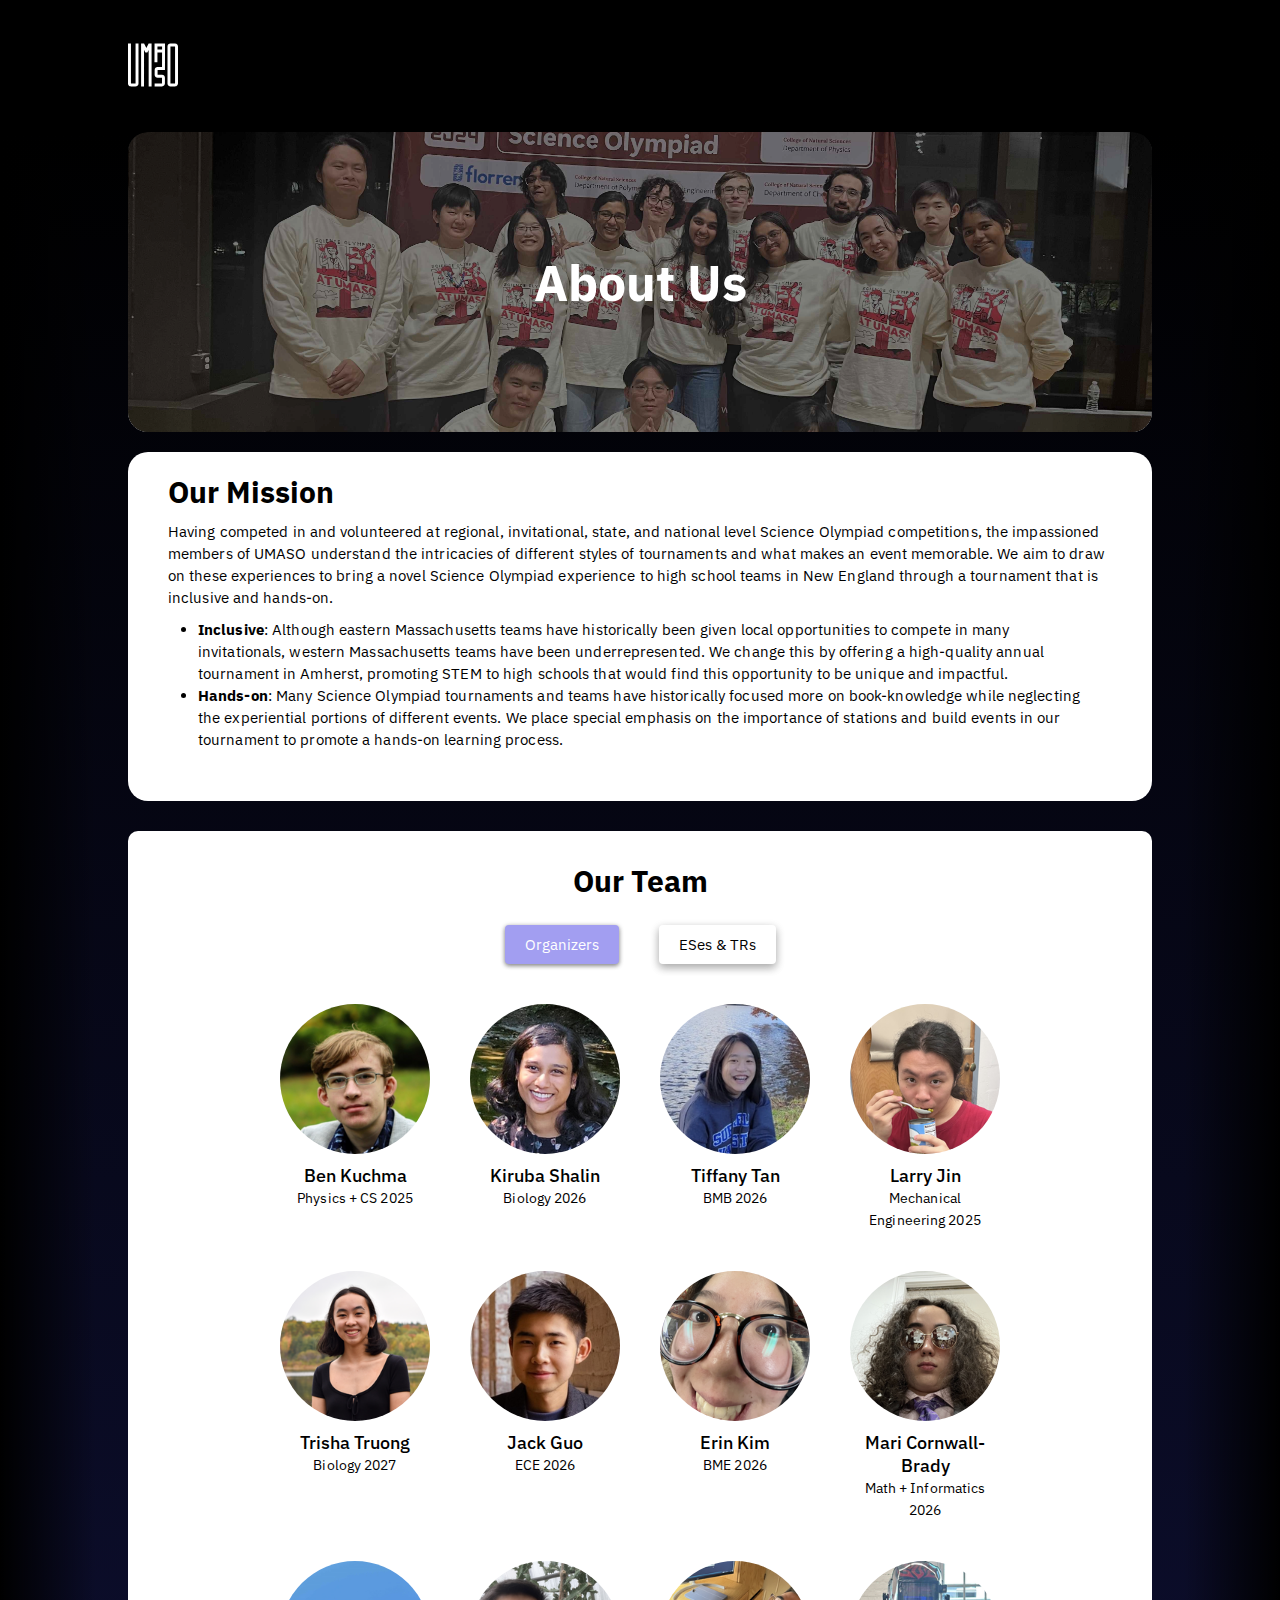
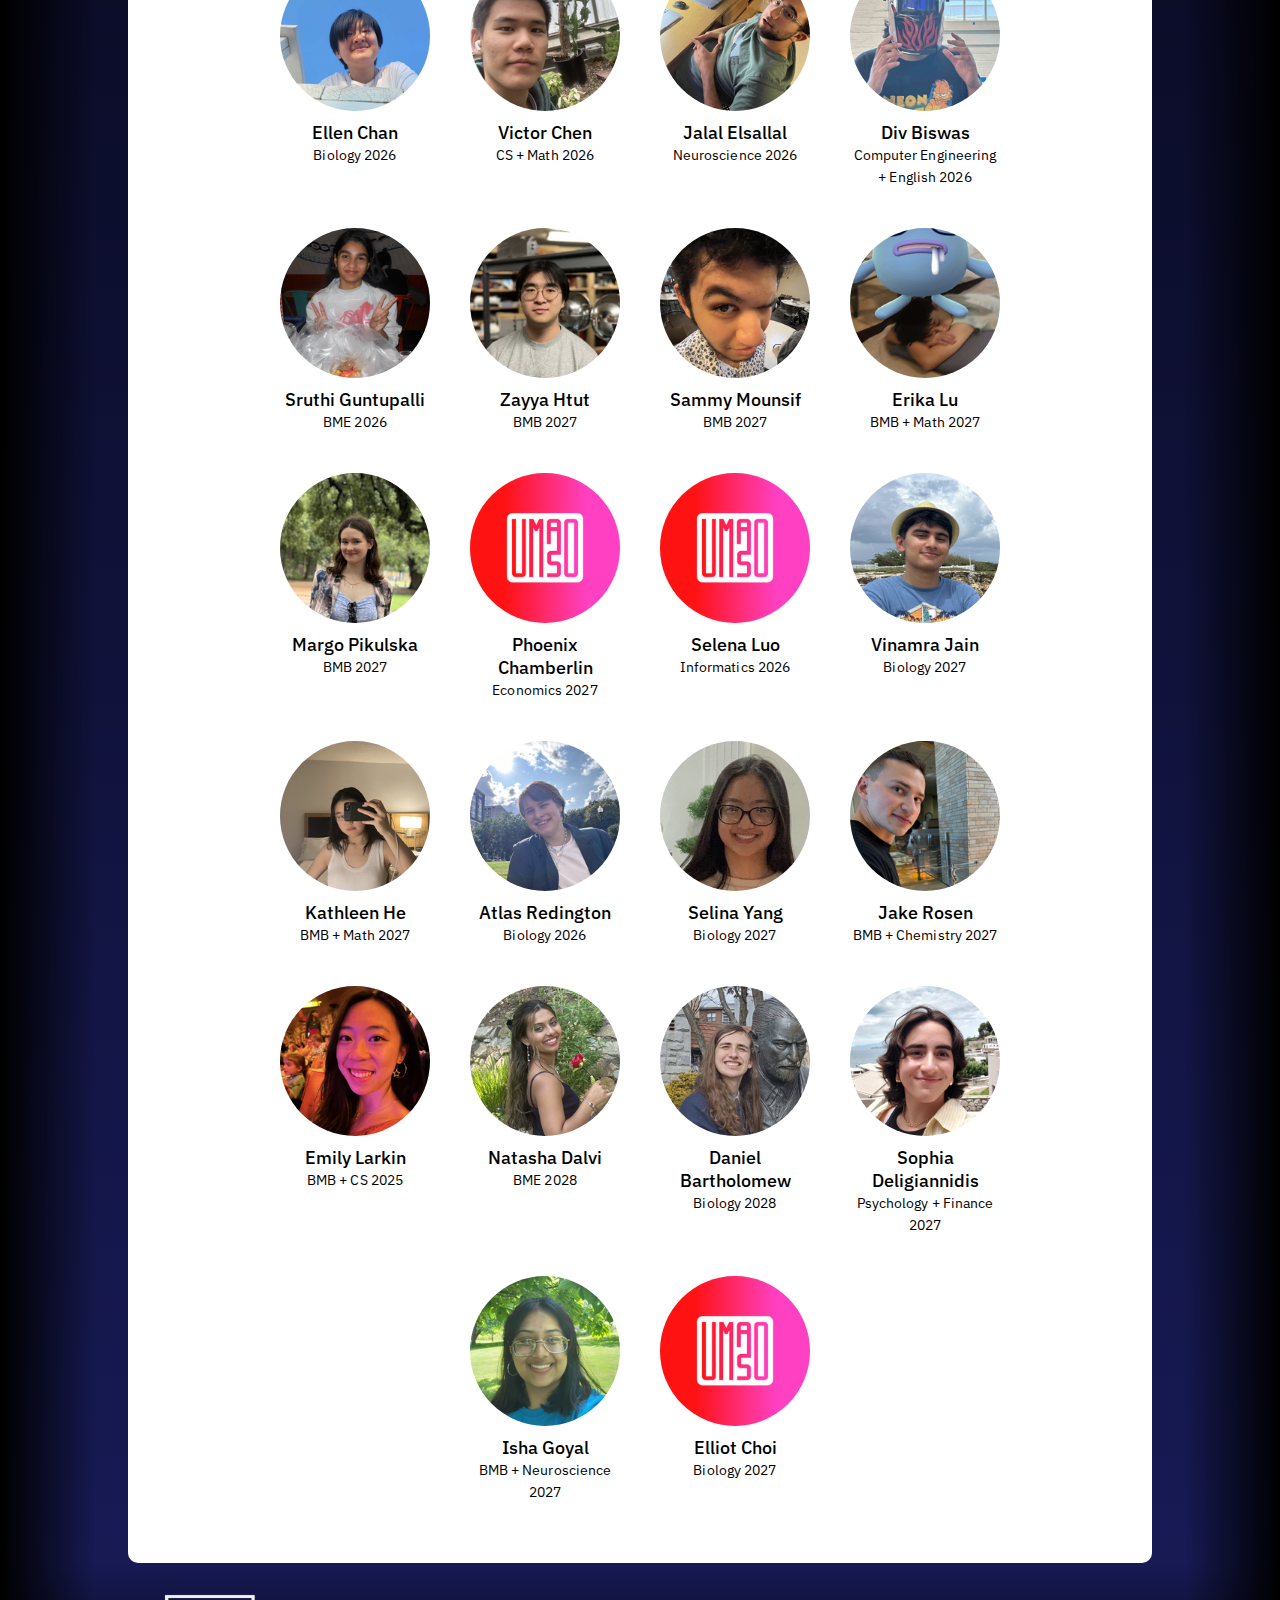
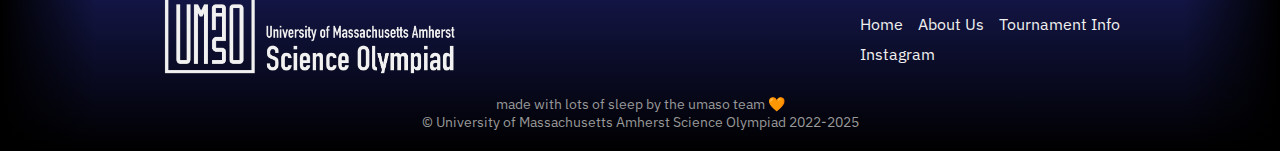
==== about/index.html @ 392c095c "switch favicon" ====
<!DOCTYPE html>
<html lang="en">
<head>
    <meta charset="UTF-8">
    <meta name="viewport" content="width=device-width, initial-scale=1.0">
    <title>UMASO</title>
    <link rel="icon" type="image/x-icon" href="/img/umaso/favicon3.png">
    <link rel="stylesheet" href="/styles/main.css">
    <link rel="stylesheet" href="/styles/blocks.css">
    <link rel="stylesheet" href="/styles/grids.css">
    <link rel="stylesheet" href="/styles/navbar.css">
    <link rel="stylesheet" href="/styles/footer.css">
    <link rel="stylesheet" href="/styles/index.css">
    <link rel="stylesheet" href="/styles/about.css">
    <link rel="preconnect" href="https://fonts.googleapis.com">
    <link rel="preconnect" href="https://fonts.gstatic.com" crossorigin>
    <link rel="stylesheet" href="https://fonts.googleapis.com/css2?family=IBM+Plex+Sans:ital,wght@0,100;0,200;0,300;0,400;0,500;0,600;0,700;1,100;1,200;1,300;1,400;1,500;1,600;1,700&display=swap">
    <link rel="stylesheet" href="https://fonts.googleapis.com/css2?family=Material+Symbols+Outlined:opsz,wght,FILL,GRAD@24,400,0,0" />
</head>
<body>
<header>
    <!-- nav bar -->
    <section id="nav">
        <div id="navbar" class="navbar"></div>
    </section>
</header>
<main>
    <section id="mission">
        <div class="title full-width">
            <div class="small-banner">
                <h1>About Us</h1>
                <div class="banner-img">
                    <img src="/img/team_photo_2024.jpg">
                </div>
            </div>
        </div>
        <div class="mission-statement full-width">
            <div class="mission-text">
                <h2 class="section-title">Our Mission</h2>
                <p>Having competed in and volunteered at regional, invitational, state, and national level Science Olympiad competitions, the impassioned members of UMASO understand the intricacies of different styles of tournaments and what makes an event memorable. We aim to draw on these experiences to bring a novel Science Olympiad experience to high school teams in New England through a tournament that is inclusive and hands-on.</p>
                <div id="mission-toggle" onclick="toggle_mission()">
                    <span class="material-symbols-outlined">
                        keyboard_arrow_down
                    </span>
                </div>
                <!-- <div id="mission-toggle" onclick="toggle_mission()">See more</div> -->
                <ul id="mission-details">
                    <li><b>Inclusive</b>: Although eastern Massachusetts teams have historically been given local opportunities to compete in many invitationals, western Massachusetts teams have been underrepresented. We change this by offering a high-quality annual tournament in Amherst, promoting STEM to high schools that would find this opportunity to be unique and impactful.</li>
                    <li><b>Hands-on</b>: Many Science Olympiad tournaments and teams have historically focused more on book-knowledge while neglecting the experiential portions of different events. We place special emphasis on the importance of stations and build events in our tournament to promote a hands-on learning process.</li>
                </ul>
            </div>
        </div>
    </section>
    <section id="people">
        <div class="profiles full-width">
            <h2 class="section-title">Our Team</h2>
            <div class="profile-btns">
                <button onmousedown="toggle_profiles(this)" class="active" data-id="organizer">Organizers</button>
                <button onmousedown="toggle_profiles(this)" data-id="event-member">ESes & TRs</button>
                <!-- <button onmousedown="toggle_profiles(this)" data-id="">Graveyard</button> -->
            </div>
            <div class="profile-grid">
                <!-- <div class="profile grid-item">
                    <img src="img/pfp/Ben_Kuchma.jpg">
                    <h3>Ben Kuchma</h3>
                    <p>Physics + Computer Science 2025</p>
                </div>
                <div class="profile grid-item">
                    <img src="img/pfp/Ben_Kuchma.jpg">
                    <h3>Ben Kuchma</h3>
                    <p>Physics + Computer Science 2025</p>
                </div>
                <div class="profile grid-item">
                    <img src="img/pfp/Ben_Kuchma.jpg">
                    <h3>Ben Kuchma</h3>
                    <p>Physics + Computer Science 2025</p>
                </div>
                <div class="profile grid-item">
                    <img src="img/pfp/Ben_Kuchma.jpg">
                    <h3>Ben Kuchma</h3>
                    <p>Physics + Computer Science 2025</p>
                </div>
                <div class="profile grid-item">
                    <img src="img/pfp/Ben_Kuchma.jpg">
                    <h3>Ben Kuchma</h3>
                    <p>Physics + Computer Science 2025</p>
                </div>
                <div class="profile grid-item">
                    <img src="img/pfp/Ben_Kuchma.jpg">
                    <h3>Ben Kuchma</h3>
                    <p>Physics + Computer Science 2025</p>
                </div>
                <div class="profile grid-item">
                    <img src="img/pfp/Ben_Kuchma.jpg">
                    <h3>Ben Kuchma</h3>
                    <p>Physics + Computer Science 2025</p>
                </div>
                <div class="profile grid-item">
                    <img src="img/pfp/Ben_Kuchma.jpg">
                    <h3>Ben Kuchma</h3>
                    <p>Physics + Computer Science 2025</p>
                </div>
                <div class="event-profile grid-item">
                    <h3>Anatomy & Physiology</h3>
                    <div class="ES-section">
                        <div class="event-member">Eddie Zhao</div>
                        <div class="event-member">Elaine Qu</div>
                        <div class="event-member">Sahana Potu</div>
                    </div>
                    <div class="TR-section">
                        <div class="event-member">Joe Biden</div>
                        <div class="event-member">John Bidenson</div>
                        <div class="event-member">Jo Bidn</div>
                    </div>
                </div>
                <div class="event-profile grid-item">
                    <h3>Geological Mapping</h3>
                    <div class="ES-section"><div class="event-member">Raymond Gao</div></div>
                    <div class="TR-section"><div class="event-member">Raymond Gao</div></div>
                </div>
                <div class="event-profile grid-item">
                    <h3>Geological Mapping</h3>
                    <div class="ES-section">
                        <div class="event-member">Eric Xiang</div>
                        <div class="event-member">Phoebe Han</div>
                        <div class="event-member">Raymond Gao</div>
                    </div>
                    <div class="TR-section">
                        <div class="event-member">Raymond Gao</div>
                    </div>
                </div>
                <div class="event-profile grid-item">
                    <h3>Geological Mapping</h3>
                    <div class="ES-section"></div>
                    <div class="TR-section"></div>
                </div>
                <div class="event-profile2 grid-item">
                    <div class="event-title">
                        <h1>Anatomy & Physiology</h1>
                    </div>
                    <div>
                        <div class="ES-section">
                            <div class="event-member">Eddie Zhao</div>
                            <div class="event-member">Elaine Qu</div>
                            <div class="event-member">Sahana Potu</div>
                        </div>
                        <div class="TR-section">
                            <div class="event-member">Eddie Zhao</div>
                            <div class="event-member">Elaine Qu</div>
                            <div class="event-member">Sahana Potu</div>
                        </div>
                    </div>
                </div> -->
            </div>
        </div>
    </section>
</main>
<footer>
    <section id="footer">
        <div class="footer-content">
            <div class="logo">
                <img src="/img/umaso/UMASO-wordmark-transparent.png" alt="University of Massachusetts Science Olympiad">
            </div>
            <div class="footer-links">
                <div class="page-links">
                    <a href="/">Home</a>
                    <a href="/about">About Us</a>
                    <a href="/tournament">Tournament Info</a>
                    <!-- <a href="#">Among us section</a> -->
                </div>
                <div class="social-links">
                    <!-- <a href="#">Discord</a> -->
                    <a href="https://www.instagram.com/umass.scioly/">Instagram</a>
                    <!-- <a href="#">LinkedIn</a> -->
                </div>
            </div>
        </div>
        <div class="copyright">
            <p>made with lots of sleep by the umaso team &#129505;</p>
            <p>© University of Massachusetts Amherst Science Olympiad 2022-2025</p>
        </div>
    </section>
</footer>

<script src="/js/script.js"></script>
<script src="/js/about.js"></script>
<script src="/js/page_load.js"></script>

</body>
</html>
---- styles/main.css ----
* {
    margin: 0;
    padding: 0;
    box-sizing: border-box;
    font-family: "IBM Plex Sans", sans-serif;
}

body {
    background-color: #000000;
    overflow-x: hidden;
}

img {
    max-width: 100%;
    display: block;
}

header, main, footer {
    margin: 0;
    padding: 0;
}
---- styles/blocks.css ----
.full-width {
    width: 100%;
    background-color: white;
    padding: 20px 40px;
    border-radius: 10px;
    overflow: hidden;
    margin: 0px 0px;
}

.img-block {
    width: 100%;
    border-radius: 10px;
    overflow: hidden;
    margin: 10px 0px;
}

.img-block img {
    max-height: 300px;
    width: 100%;
    object-fit: cover;
    transform: none;
}

/* shared styles for flexboxes */
.split-30-70, .split-70-30, .split-50-50{
    display: flex;
    flex-wrap: wrap;
    overflow: hidden;
    justify-content: space-between;
    margin: 20px 0px;
    border-radius: 10px;
}

/**********************************************ADDED CSS*****************************************************************/
.split-50-50 .inner-div{
    background-color: #201b44;
    background-image: linear-gradient(45deg, #201b44, #655f92);
    color: white;
    width: 100%;
}
.split-50-50 .left,
.split-50-50 .right {
    flex: 1 0 50%;
    border-radius: 10px;
    overflow: hidden;
    /* margin: 3px 0px; */
    order: 1;
}
.accordion-item{
    --bs-accordion-bg:#201b44;
    --bs-accordion-btn-color: white;
	--bs-accordion-btn-bg: #201b44;
	--bs-accordion-active-color: violet;
	--bs-accordion-active-bg: #201b44;
    border-color: #655f92;
    outline: none;
}
.accordion-body, .accordion{
    background-color: #C772C7;
    color: #201b44;
}
/**********************************************COMPLETED CSS*****************************************************************/

.split-30-70 img, .split-70-30 img {
    max-height: 300px;
    width: 100%;
    object-fit: cover;
    transform: none;
}

.spaced-content {
    padding: 25px;
}

.spaced-content h2 {
    margin-bottom: 10px;
}

/* all split section */
.split-30-70 .left,
.split-30-70 .right,
.split-70-30 .left,
.split-70-30 .right{
    flex: 1 0 100%;
    border-radius: 10px;
    overflow: hidden;
    /* margin: 3px 0px; */
    order: 1;
}

.split-30-70 .left {
    box-shadow: 0 -2px 40px rgba(0,0,0, 0.6);
}

.split-70-30 .right {
    box-shadow: 0 -2px 40px rgba(0,0,0, 0.6);
}

/*smaller sections*/
.split-30-70 .left, .split-70-30 .right {
    order: 2;
}

.section-header {
    text-align: center;
    margin: 20px 0px 30px 0px;
}

/* small banner for about, tournament */

.small-banner {
    position: relative;
    width: 100%;
    margin-bottom: 20px;
}

.small-banner img {
    object-fit: cover;
    width: 100%;
    height: 100%;
    transform: none;
    filter: brightness(50%);
    
}

.small-banner h1 {
    position: absolute;
    text-align: center;
    top: 50%;
    left: 50%;
    transform: translate(-50%, -50%);
    z-index: 2;
    color: white;
}

.small-banner .banner-img {
    border-radius: 20px;
    overflow: hidden;
    height: 300px;
    width: 100%;
    box-shadow: 0 -2px 20px rgba(0,0,0, 0.6);
    background-color: black;
    object-fit: cover;
}

/* .small-banner h3 {
    position: absolute;
    text-align: center;
    top: 70%;
    left: 50%;
    transform: translate(-50%, -50%);
    z-index: 2;
    color: white;
    font-weight: 400;
} */

@media screen and (min-width: 768px) {
    .split-30-70, .split-70-30 {
        margin: 30px 0px 0px;
    }

    .full-width {
        margin: 30px 0px 0px;
    }

    .split-30-70 .left, .split-70-30 .right {
        flex: 0 0 42.5%;
        order: 1;
    }
    
    .split-30-70 .right, .split-70-30 .left {
        flex: 0 0 55%;
        order: 1;
    }

    .split-30-70 img, .split-70-30 img {
        height: 100%;
        max-height: 100%;
    }

    .spaced-content {
        padding: 40px;
    }
}

.split-30-70 p, .split-70-30 p, .full-width p {
    line-height: 22px;
    letter-spacing: 0.1px;
}

@media screen and (min-width: 1024px) {
    .split-30-70 h2, .split-70-30 h2, .full-width h2 {
        font-size: 30px;
        margin: 40px 0px 10px;
    }
}
---- styles/grids.css ----
.sponsor-image-grid {
    display: grid;
    grid-template-columns: 1fr;
    gap: 50px;
    padding: 40px 0 20px 0;
    border-radius: 10px;
    box-shadow: 0 -10px 50px rgba(0,0,0, 0.3);
}

.sponsor-image-grid .grid-item {
    /* width: 100%; */
    height: auto;
    display: flex;
    justify-content: center;
    align-items: center;
}

.sponsor-image-grid .grid-item img {
    /* width: 100%; */
    /* height: auto; */
    max-height: 150px;
    max-width: 50%;
    display: block;
    object-fit: contain;
}

@media screen and (min-width: 768px) {
    .sponsor-image-grid {
        grid-template-columns: repeat(2, 1fr);
    }
    .sponsor-image-grid .grid-item img {
        max-width: 60%;
    }
}

@media screen and (min-width: 1024px) {
    .sponsor-image-grid {
        grid-template-columns: repeat(3, 1fr);
    }
    .sponsor-image-grid .grid-item img {
        max-width: 80%;
    }
}
---- styles/navbar.css ----
.navbar {
    position: relative;
    display: flex;
    justify-content: center;
    align-items: center;
    margin: 20px 0px;
    height: 92px;
}

.navbar-content {
    width: 100%;
    position: relative;
    text-align: center;
    display: grid;
    grid-template-columns: auto 1fr auto;
    padding: 10px 0px;
    border-radius: 10px;
    z-index: 4;
    max-height: 72px;
    /* background-color: black; */
    background-color: none;
}

.navbar-back {
    position: fixed;
    top: 0;
    left: 0;
    height: 0vh;
    width: 100%;
    z-index: 3;
    transition: 0.4s ease-in;
    background-color: black;
}

.navbar-back.active-menu {
    height: 100vh;
}

.navbar-logo {
    width: 50px;
}

.navbar-links {
    transition: opacity 0.4s ease-out, top 0.4s ease 0.4s;
    opacity: 1;
    position: relative;
    display: flex;
    justify-content: center;
    overflow: hidden;
    top: 0%;
}

.navbar-links.hidden {
    opacity: 0;
}

.navbar-links.active-menu {
    transition: top 0.4s ease, opacity 0.4s ease 0.4s;
    opacity: 1;
    top: 150%;
}

.navbar-links ul {
    list-style: none;
    margin: 10px;
    padding: 0;
    display: flex;
    flex-direction: column;
    font-size: 17px;
    height: 100%;
    /* transition: all 0.4s ease 0.4s; */
}

.navbar-links.active-menu ul {
    opacity: 1;
    font-size: 25px;
    max-height: 200px;
}

.navbar-links ul.horizontal {
    flex-direction: row;
}

.navbar-links.active-menu ul.vertical {
    flex-direction: column;
}

.navbar-links ul li {
    margin: 5px 15px;
    height: 100%;
    text-align: left;
    white-space: nowrap;
}

.navbar-links ul li a {
    color: #fff;
    text-decoration: none;
    transition: 0.4s ease;
}

.navbar-links ul li a:hover {
    color: #d62121;
}

.navbar-toggle {
    cursor:pointer;
    user-select: none;
    width: 100%;
    position: relative;
    transition: 0.4s;
    display: flex;
    margin-top: 9px;
    /* justify-content: center; */
    /* align-items: center; */
    flex-direction: column;
}

.navbar-toggle div {
    display: block;
    width: 35px;
    height: 5px;
    background-color: white;
    margin: 3px 0px;
    border-radius: 2px;
    transition: 0.4s;
}

.active-menu #bar1 {
    transform: translate(0, 11px) rotate(45deg);
}

.active-menu #bar2 {
    opacity: 0;
}

.active-menu #bar3 {
    transform: translate(0, -11px) rotate(-45deg);
}

@media screen and (min-width: 768px) {
    .navbar-links {
        transition: 0.4s ease-out;
    }

    .navbar-links ul {
        display: flex;
    }

    .navbar-content {
        width: 90%;
    }

    .navbar-toggle {
        opacity: 0;
        transition: 0.4s ease-out;
        cursor: pointer;
        user-select: none;
        pointer-events: none;
    }

    .navbar-content {
        padding: 10px 0px;
    }
}

@media screen and (min-width: 1024px) {
    .navbar-content {
        width: 80%;
    }
}
---- styles/footer.css ----
#footer {
    background-color: none;
    padding: 20px 40px;
    margin-top: auto;
}

#footer .copyright {
    width: 100%;
    text-align: center;
    margin-top: 20px;
    font-size: 14px;
    color: #999;
}

.footer-content {
    max-width: 100%;
    margin: 10px auto 0 auto;
    display: flex;
    flex-wrap: wrap;
    justify-content: space-between;
    align-items: center;
    color: #fff;
}

.footer-content .logo {
    font-size: 24px;
    font-weight: bold;
    margin-right: 20px;
}

.footer-content .logo img {
    width: 300px;
}

.footer-links {
    display: flex;
    flex-direction: column;
}

.footer-links .page-links, .footer-links .social-links {
    display: flex;
    gap: 15px;
    margin-top: 10px;
}

.footer-links .page-links a, .footer-links .social-links a {
    color: #f0f0f0;
    text-decoration: none;
    transition: 0.4s ease;
}

.footer-links .page-links a:hover, .footer-links .social-links a:hover {
    color: #d62121;
}

@media screen and (min-width: 768px) {
    .footer-content {
        max-width: 90%;
    }
}

@media screen and (min-width: 1024px) {
    .footer-content {
        max-width: 80%;
    }
}
---- styles/index.css ----
main {
    padding: 0% 5%;
    font-size: 13px;
}

.split-30-70 p, .split-70-30 p, .full-width p, .split-30-70 li, .split-70-30 li, .full-width li {
    line-height: 22px;
    letter-spacing: 0.1px;
}

header {
    padding: 0% 5%;
}

@media screen and (min-width: 768px) {
    header {
        padding: 0%;
    }

    main {
        padding: 0 5%;
        font-size: 14px;
        background-image: linear-gradient(black, #171a54);
    }

    #footer {
        background-image: 
            linear-gradient(#171a54, #000000);
    }
}

@media screen and (min-width: 1024px) {
    main {
        padding: 0 10%;
        font-size: 15px;
        background-image: 
            linear-gradient(to right, black 0%, transparent 7.5%, transparent 92.5%, black 100%),
            linear-gradient(black, #171a54);
    }

    #footer {
        background-image: 
            linear-gradient(to right, black 0%, transparent 7.5%, transparent 92.5%, black 100%),
            linear-gradient(#171a54, #000000);
    }

    .split-30-70 h2, .split-70-30 h2, .full-width h2 {
        font-size: 30px;
        margin: 10px 0px 10px;
    }
}

@media screen and (min-width: 1600px) {
    body {
        max-width: 1600px;
        margin: 0 auto;
    }
}

/* #sponsors .sponsor-subtitle {
    color: #808080;
} */

/* #about .split-30-70 .left {
    background-color: #ed5053;
} */

/* #about .split-30-70 .right {
    background-color: rgb(136, 28, 28);
    background-color: #b82318;
    color: white;
} */

span.blockspam {
    display: none;
}

a {
    color: white;
}

#about .split-30-70 {
    /* background-color: #ed5053; */
    background-color: #201b44;
    /* background-image: linear-gradient(-45deg, #201b44, #655f92); */
    background-image: linear-gradient(-45deg, #0f2640, #4f45aa 80%);
    color: white;
}

#tournament .split-70-30 {
    /* background-color: #ed5053; */
    background-color: #201b44;
    background-image: linear-gradient(45deg, #201b44, #655f92);
    color: white;
}

#tournament .split-70-30 h2 {
    color: #ff3a44;
    color: white;
}

#about .split-30-70 h2 {
    color: #ff3a44;
    color: white;
}

/* #tournament .split-70-30 .left {
    background-color: white;
    color: rgb(136, 28, 28);
    color: #b82318;
}

#tournament .split-70-30 .right {
    background-color: #9674e1;
} */

#sponsors .full-width {
    /* background-color: #595481; */
    background-image: linear-gradient(45deg, #341a5a, #674489);
    color: white;
}

#sponsors .full-width h2 {
    color: white;
}

#sponsors .full-width .sponsor-image-grid {
    background-color: white;
}

#registration .split-70-30 {
    background-color: #201b44;
    /* background-image: linear-gradient(-45deg, #0f2640, #4f45aa 80%); */
    background-image: linear-gradient(-45deg, #154882, #7a70cd 80%);
    color: white;
}

#format .split-30-70 {
    background-color: #201b44;
    background-image: linear-gradient(45deg, #8b5272, #2a2458);
    color: white;
}

#merch .split-70-30 {
    background-color: #201b44;
    background-image: linear-gradient(45deg, #8c215e, #250743);
    color: white;
}

/* color scheme:
- red: #F5373B
- blue: #3C9FD9
- light gray: #f0f0f0
- gray: #e0e0e0 
- dark gray: #808080
- dark navy/purple: #15163B*/
---- styles/about.css ----
/* mission */

.mission-statement {
    overflow: hidden;
    transition: height 0.4s ease-out;
}

#mission .full-width {
    padding: 0;
    margin: 0px 0px;
    border-radius: 20px;
    background-color: transparent;
    background-image: linear-gradient(transparent, white, white, white, white, white); /* eheheh ehhehehhhhhhehehe hhehehehhe -Larry */
}

.mission-statement p {
    margin: 10px 0px 0px;
}

#mission-details.active {
    margin-bottom: 20px;
}

/* .mission-statement .img-block h2 {
    position: absolute;
    top: 50%;
    left: 50%;
    transform: translate(-50%, -50%);
    color: rgba(0, 0, 0, 0.7);
    font-size: 60px;
    font-weight: bold;
    text-shadow: 2px 2px 4px rgba(0, 0, 0, 0.7);
} */

.section-title {
    margin-top: 10px;
    font-size: 30px;
}

.mission-text {
    padding: 10px 40px;
}

#mission {
    margin-bottom: 20px;
}

#mission-toggle {
    margin: 0px auto;
    width: fit-content;
    color: black;
    transition: 0.2s;
    font-size: 20px;
    opacity: 1;
}

#mission-toggle:hover {
    cursor: pointer;
}

#mission-toggle.active {
    /* transform: fade(180deg); */
    /* opacity: 0; */
    transition: 0.2s;
    color: #ed5053;
}

.mission-statement ul {
    /* display: inline-block; */
    transition: 0.4s ease-out;
    margin-left: 20px;
    opacity: 0;
    max-height: 0;
    transition: 0.4s ease-out;
}

.mission-statement ul.active {
    opacity: 1;
    max-height: 500px;
    transition: 0.4s ease-in;
}

/* profiles menu buttons */

.profile-btns {
    width: 100%;
    display: flex;
    justify-content: center;
    /* justify-items: center; */
}

.profile-btns button {
    all: unset;
    margin: 0px 10px;
    padding: 5px 10px;
    border-radius: 4px;
    box-shadow: 0 4px 8px 0 rgba(0,0,0,0.2), 0 3px 10px 0 rgba(0,0,0,0.19);
    background-color: white;
}

.profile-btns button:hover {
    background-color: #d9d8f9;
    cursor:pointer;
}

.profile-btns button.active {
    background-color: #a29ef1;
    color: white;
    box-shadow: 0 2px 4px 0 rgba(0,0,0,0.3), 0 1px 5px 0 rgba(0,0,0,0.29);
}

/* profile grid */
.profiles {
    text-align: center;
}

.profiles h2 {
    margin-bottom: 25px;
}

.profile {
    width: 150px;
    display: flex;
    opacity: 0;
    transition: 0.4s ease-in;
    /* justify-content: center; */
    /* align-items: center; */
    /* flex-flow: wrap; */
    flex-direction: column;
    text-align: center;
    margin: 20px;
}

.profile img {
    border-radius: 50%;
    pointer-events: none;
}

.profile h3 {
    font-weight: 500;
    margin-top: 10px;
}

.profile p {
    font-size: 14px;
}

.event-profile {
    width: 300px;
    display: flex;
    justify-content: center;
    flex-flow: wrap;
    flex-wrap: wrap;
    text-align: center;
    margin: 20px;
    box-shadow: 0 4px 8px rgba(0, 0, 0, 0.1), 0 8px 4px rgba(0, 0, 0, 0.1);
    background-color: #f9f9f9;
    border: 1px solid #ddd;
    border-radius: 8px;
    padding: 10px;
    align-content: flex-start;
}

.event-profile2 {
    /* width: 300px; */
    width: 100%;
    display: flex;
    justify-content: space-between;
    opacity: 0;
    /* justify-content: center; */
    /* flex-flow: wrap; */
    /* flex-wrap: wrap; */
    text-align: center;
    margin: 20px;
    box-shadow: 0 4px 8px rgba(0, 0, 0, 0.1), 0 8px 4px rgba(0, 0, 0, 0.1);
    background-color: #f9f9f9;
    border: 1px solid #ddd;
    border-radius: 8px;
    padding: 10px;
    align-content: flex-start;
    align-items: center;
    transition: 0.5s;
}

.event-profile2 h1 {
    font-size: 24px;
    margin: 10px 0px;
}

.event-profile2 .event-title {
    flex: 0 0 40%;
    display: flex;
    justify-content: left;
    text-align: left;
    /* align-items: left; */
    padding: 20px;
}

.event-profile2 .ES-section,  .event-profile2 .TR-section{
    flex: 0 0 50%;
    display: flex;
    justify-content: right;
    flex-flow: wrap;
    flex-wrap: wrap;
}

.event-profile .ES-section, .event-profile .TR-section{
    /* width: 100%; */
    display: flex;
    justify-content: center;
    flex-flow: wrap;
    flex-wrap: wrap;
    text-align: center;
    align-content: flex-start;
}

.event-member {
    margin: 7px 5px;
    flex-flow: wrap;
    padding: 4px 7px;
    border-radius: 4px;
}

.ES-section .event-member {
    background-color: #f87f81;
}

.TR-section .event-member {
    background-color: #bab7f0;
}

.profile-grid {
    display: flex;
    justify-content: center;
    flex-wrap: wrap;
    padding: 20px;
}

.profile-grid .hidden {
    display: none;
}

.profile-grid .visible {
    opacity: 1;
}

.small-banner h1 {
    font-size: 40px;
}

.title .small-banner{
    margin-bottom: 0px;
    padding: 0;
}

#mission .mission-statement {
    margin-top: 20px;
    background-image: none;
    background-color: white;
}

@media screen and (min-width: 768px) {
    .profile-btns button {
        padding: 7px 15px;
        margin: 0px 15px;

    }

    #mission-toggle {
        display: none;
    }

    .mission-statement ul {
        max-height: 500px;
        opacity: 1;
    }

    #mission-details {
        margin: 20px 30px;
    }
}

@media screen and (min-width: 1024px) {
    .profile-btns button {
        padding: 10px 20px;
        margin: 0px 20px;
    }

    .mission-statement p {
        margin: 10px 0px 0px;
    }

    #mission-details {
        margin: 10px 30px 40px;
    }

    .small-banner h1 {
        font-size: 50px;
    }

    /* .event-profile2 {
        width: 300px;
        display: flex;
        justify-content: center;
        flex-flow: wrap;
        flex-wrap: wrap;
        text-align: center;
        margin: 20px;
        box-shadow: 0 4px 8px rgba(0, 0, 0, 0.1), 0 8px 4px rgba(0, 0, 0, 0.1);
        background-color: #f9f9f9;
        border: 1px solid #ddd;
        border-radius: 8px;
        padding: 10px;
        align-content: flex-start;
    } */
}
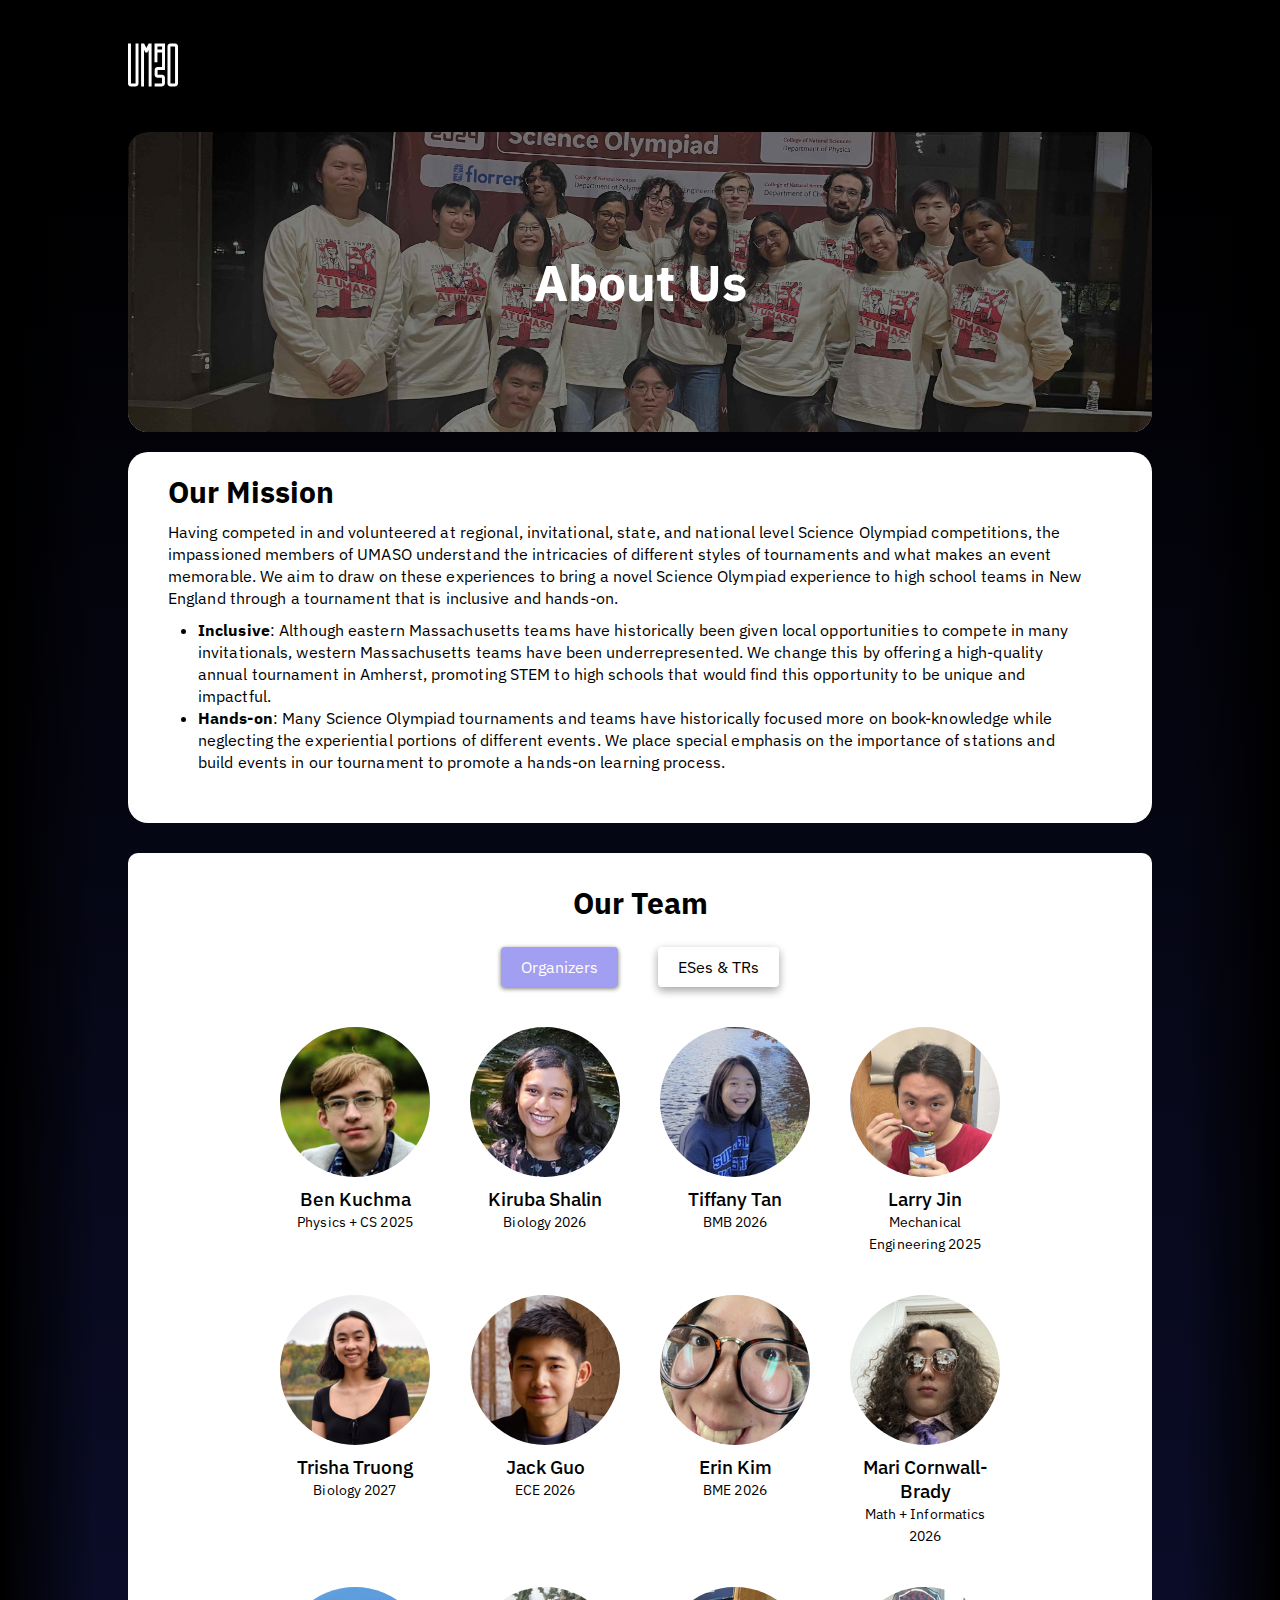
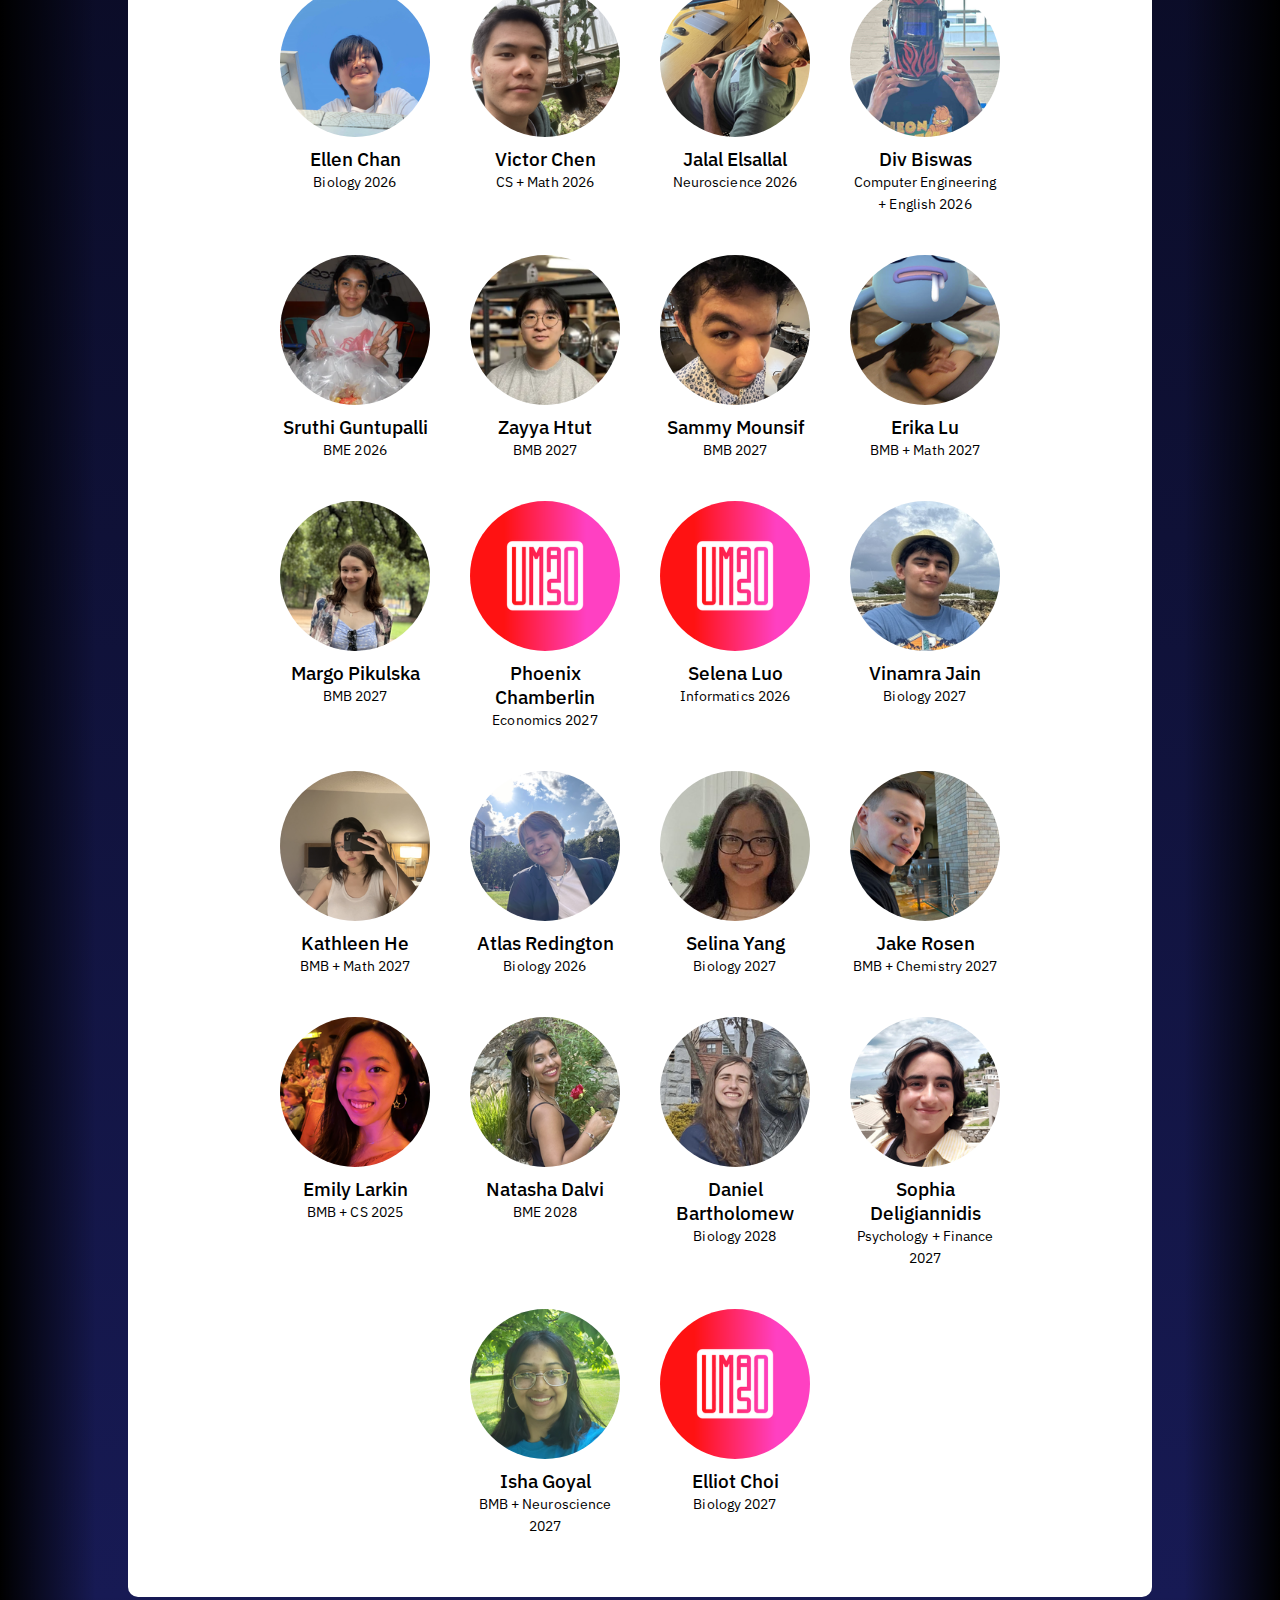
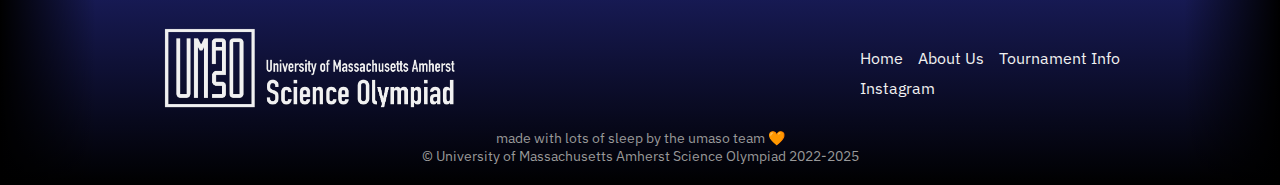
==== commit f9ce69f7: "fix bug with dynamic navbar/footer loading, combined script.js with page_load.js to ensure page load" ====
--- a/about/index.html
+++ b/about/index.html
@@ -182,7 +182,6 @@
     </section>
 </footer>
 
-<script src="/js/script.js"></script>
 <script src="/js/about.js"></script>
 <script src="/js/page_load.js"></script>
 
--- a/styles/index.css
+++ b/styles/index.css
@@ -1,6 +1,6 @@
 main {
     padding: 0% 5%;
-    font-size: 13px;
+    font-size: 14px;
 }
 
 .split-30-70 p, .split-70-30 p, .full-width p, .split-30-70 li, .split-70-30 li, .full-width li {
@@ -19,7 +19,7 @@
 
     main {
         padding: 0 5%;
-        font-size: 14px;
+        font-size: 15px;
         background-image: linear-gradient(black, #171a54);
     }
 
@@ -32,7 +32,7 @@
 @media screen and (min-width: 1024px) {
     main {
         padding: 0 10%;
-        font-size: 15px;
+        font-size: 16px;
         background-image: 
             linear-gradient(to right, black 0%, transparent 7.5%, transparent 92.5%, black 100%),
             linear-gradient(black, #171a54);
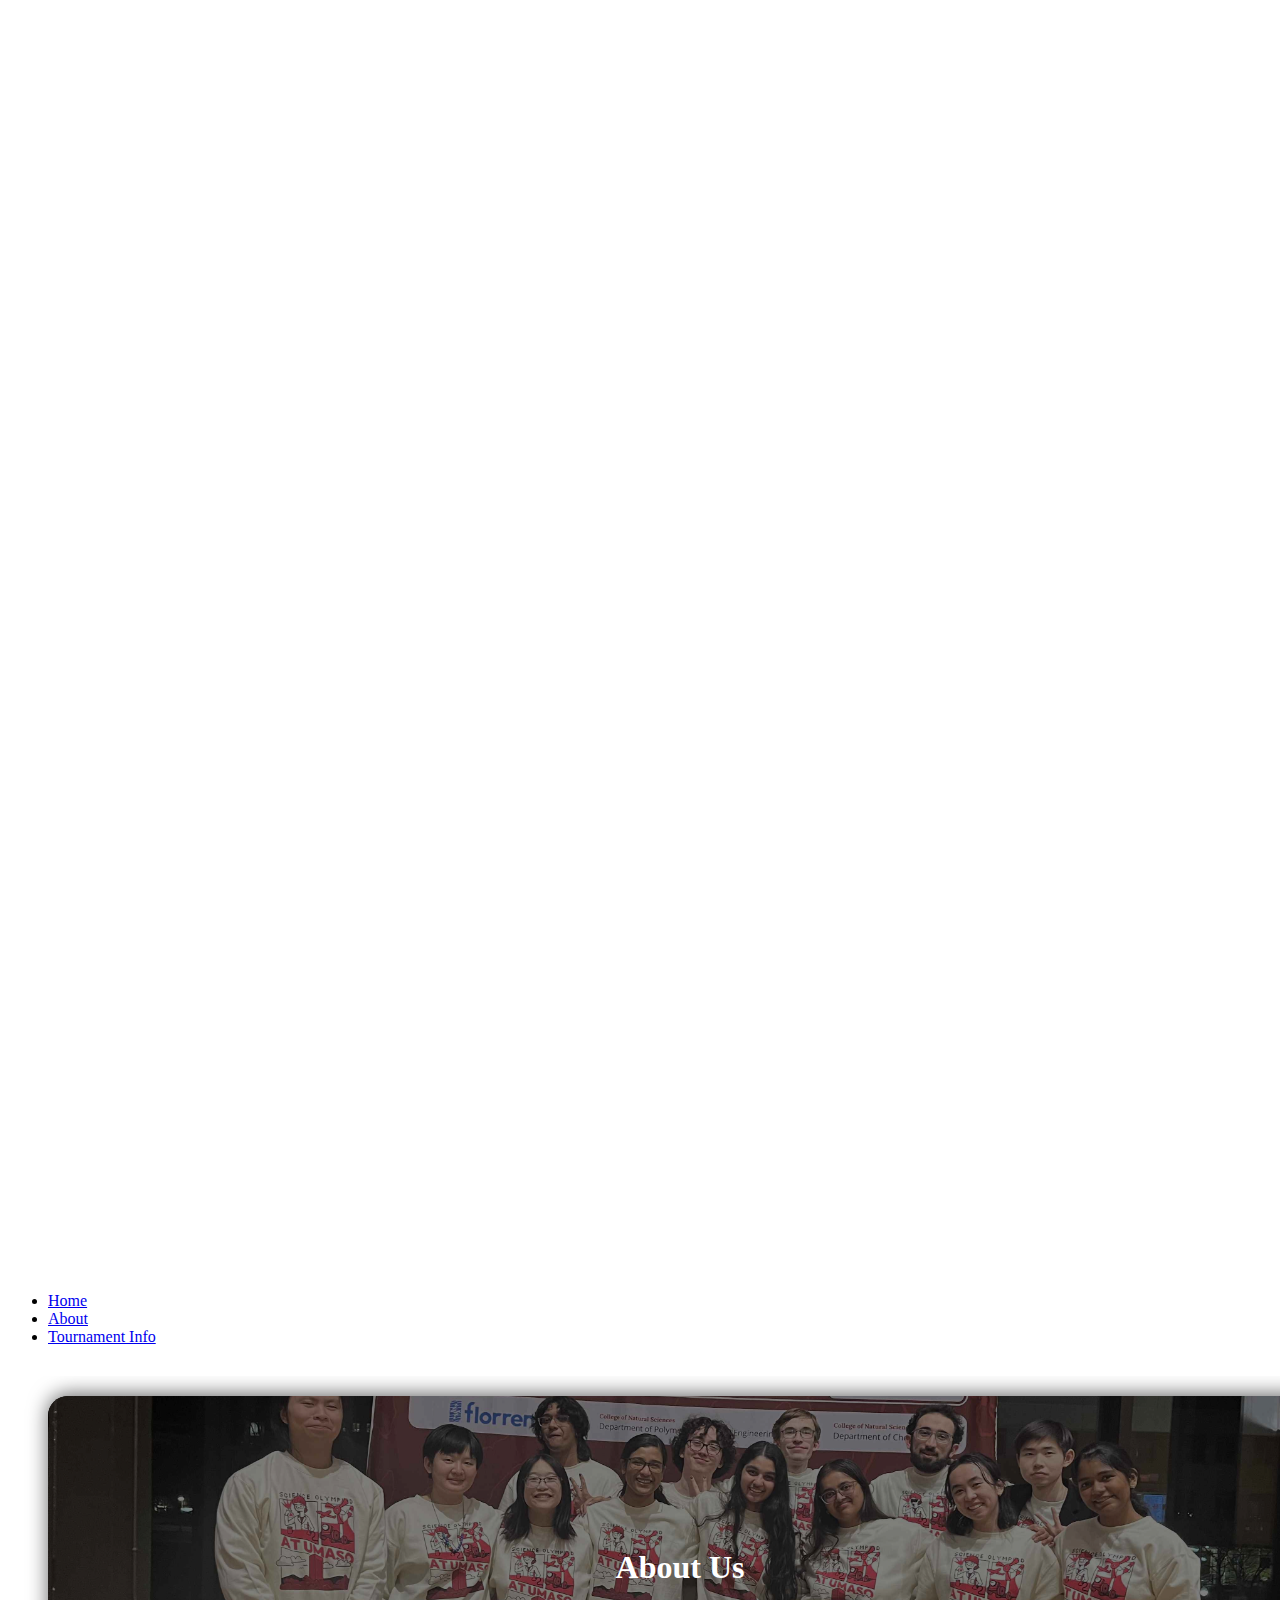
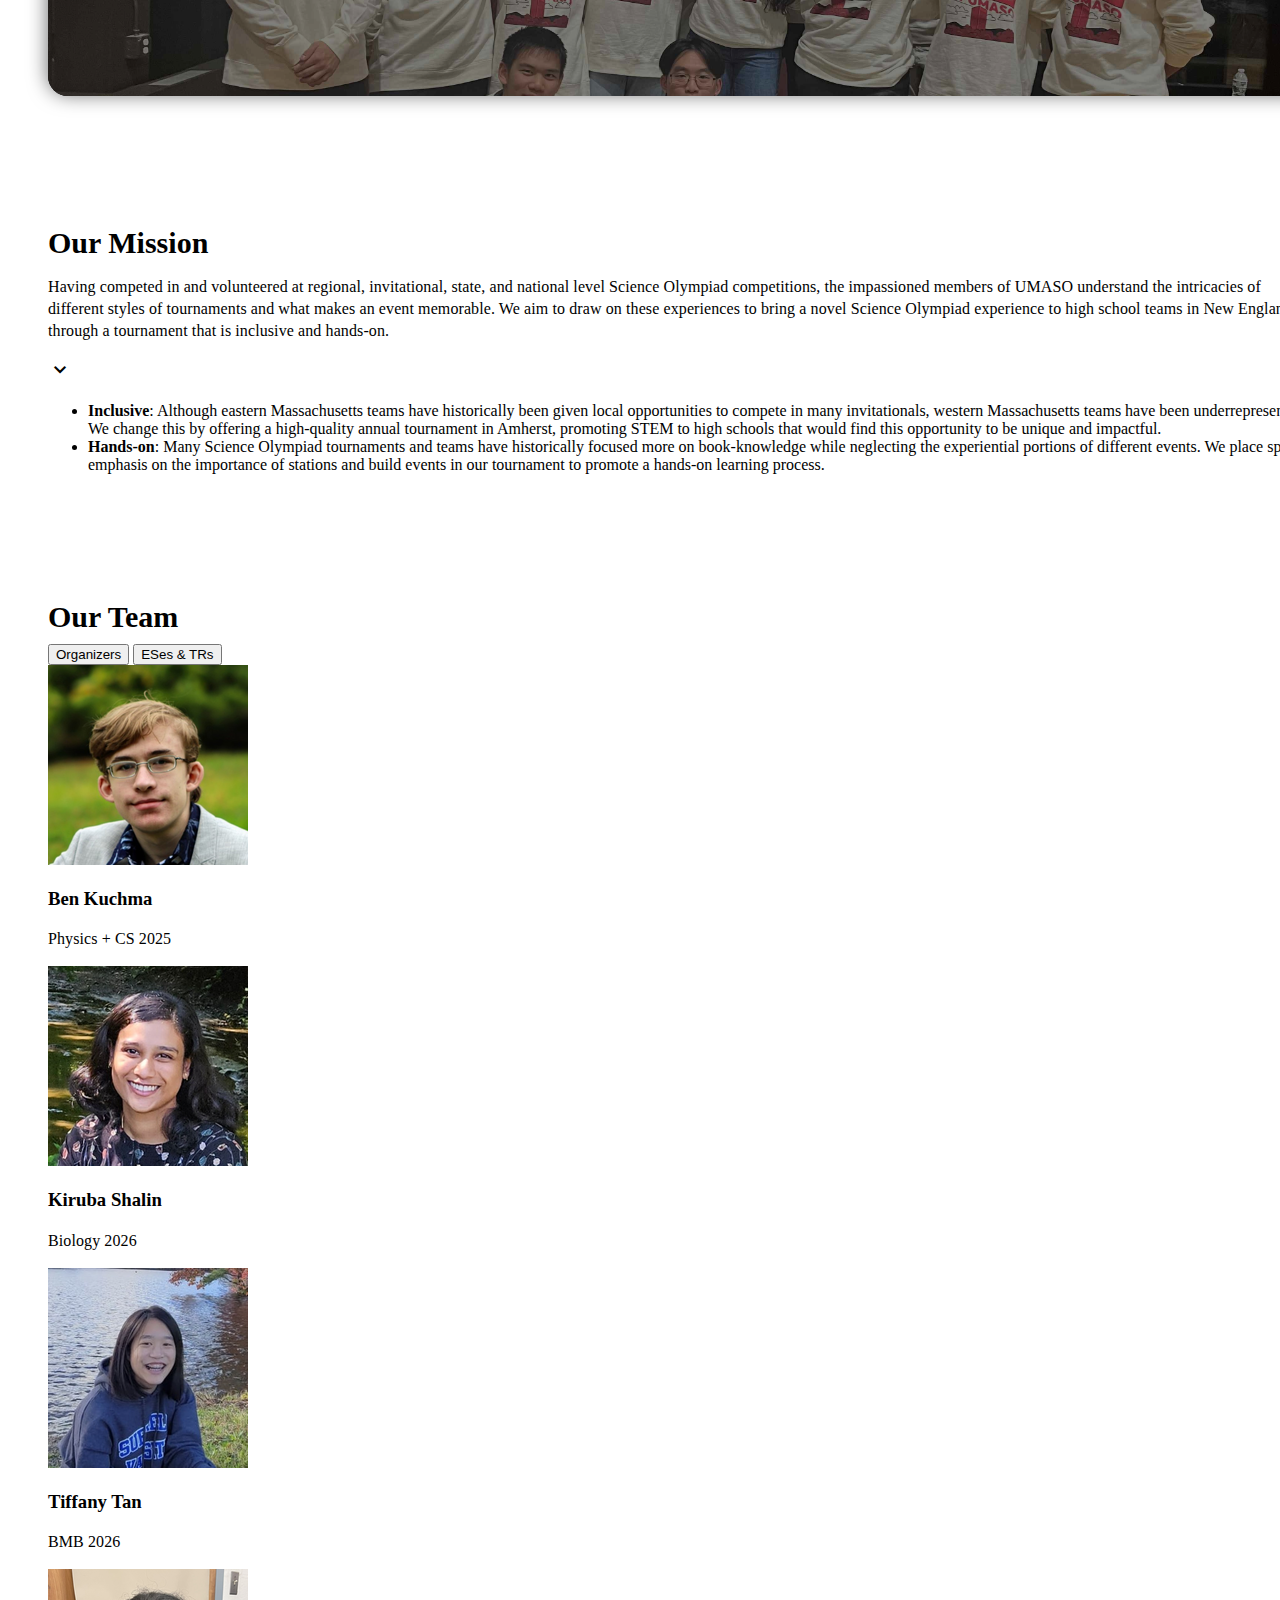
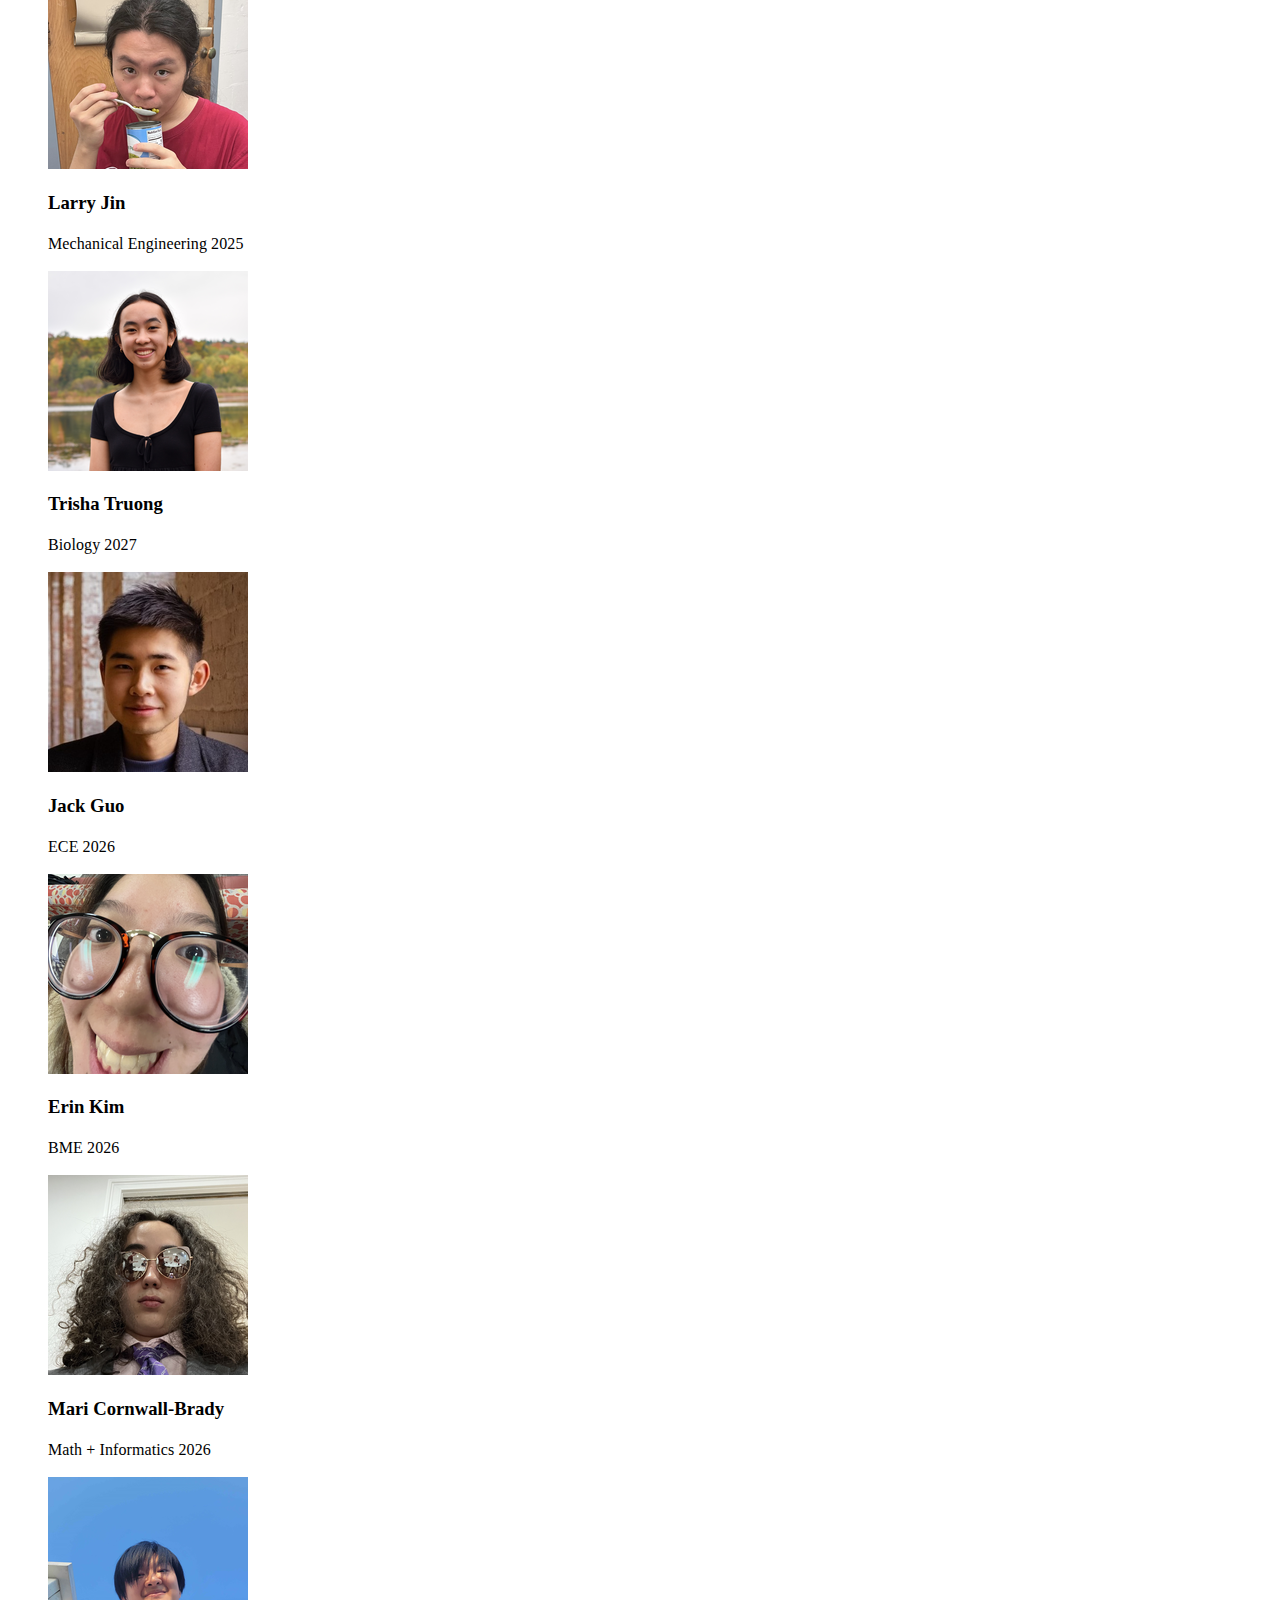
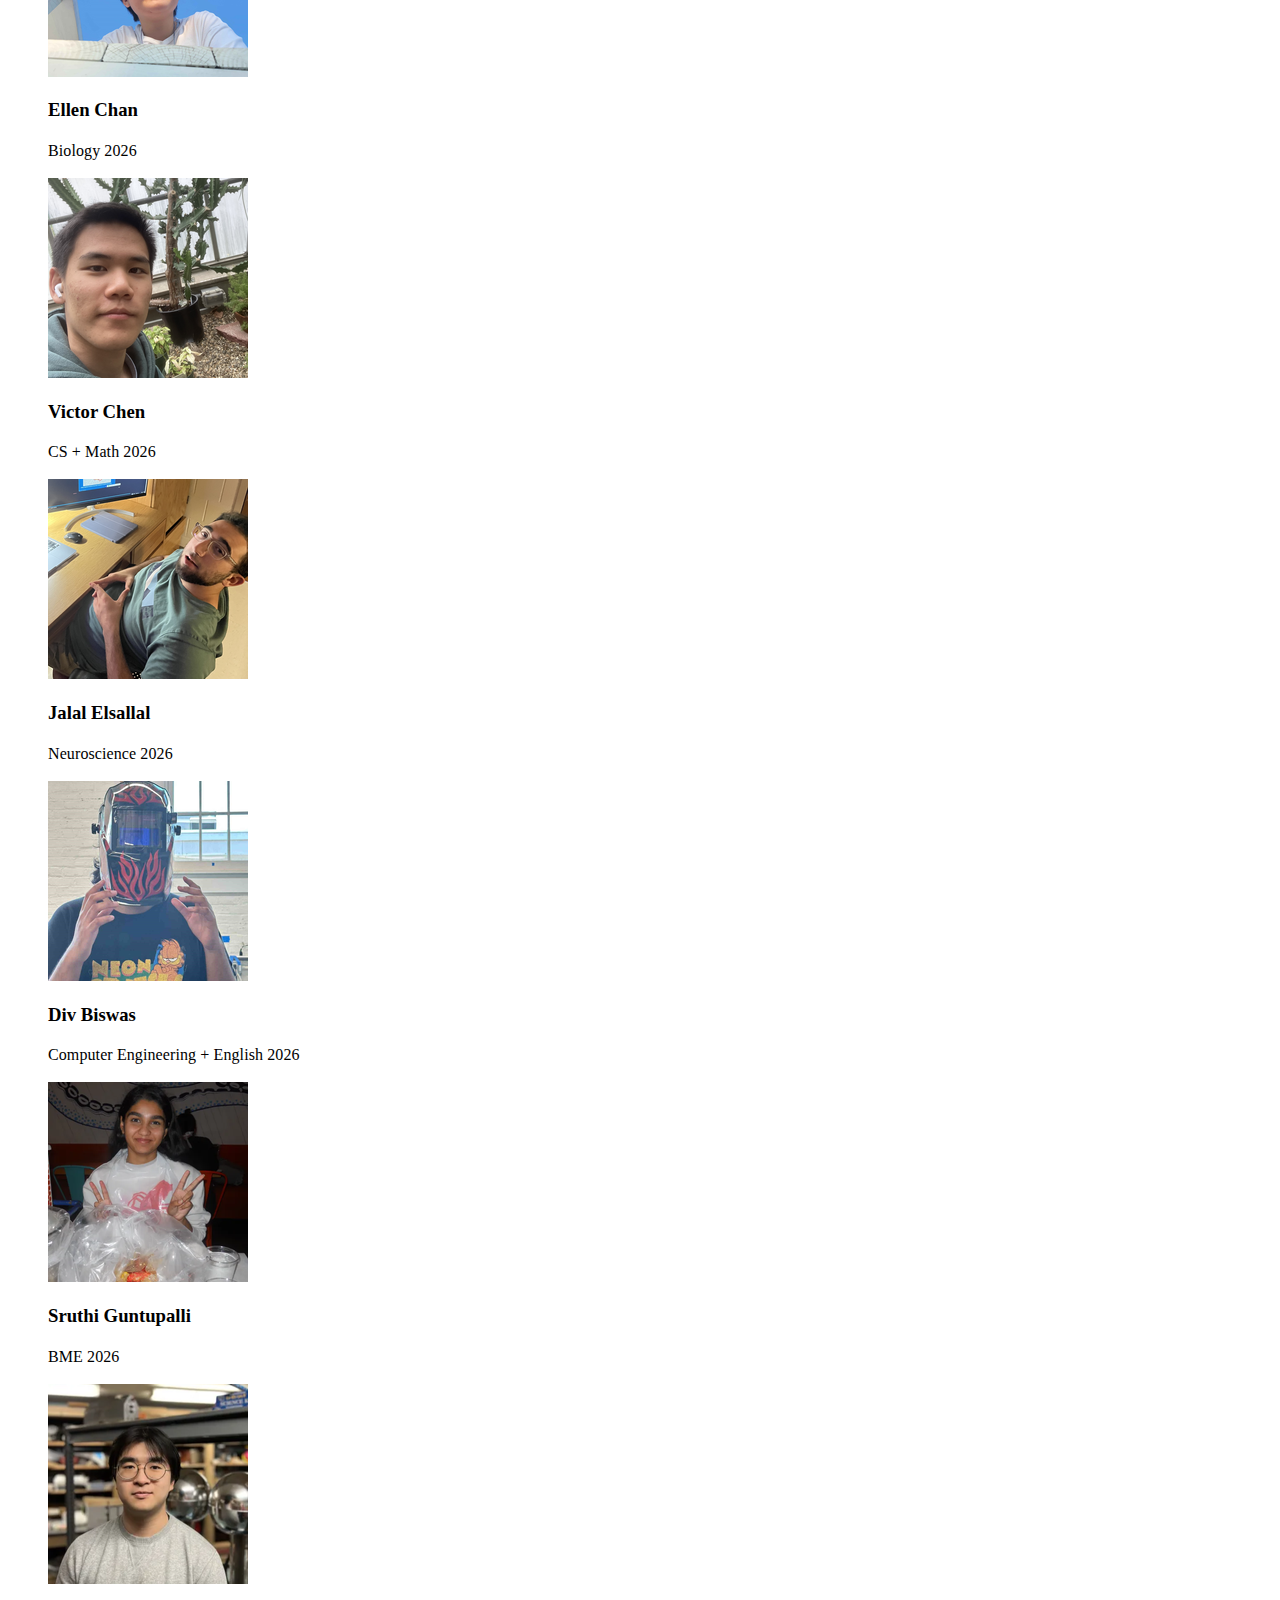
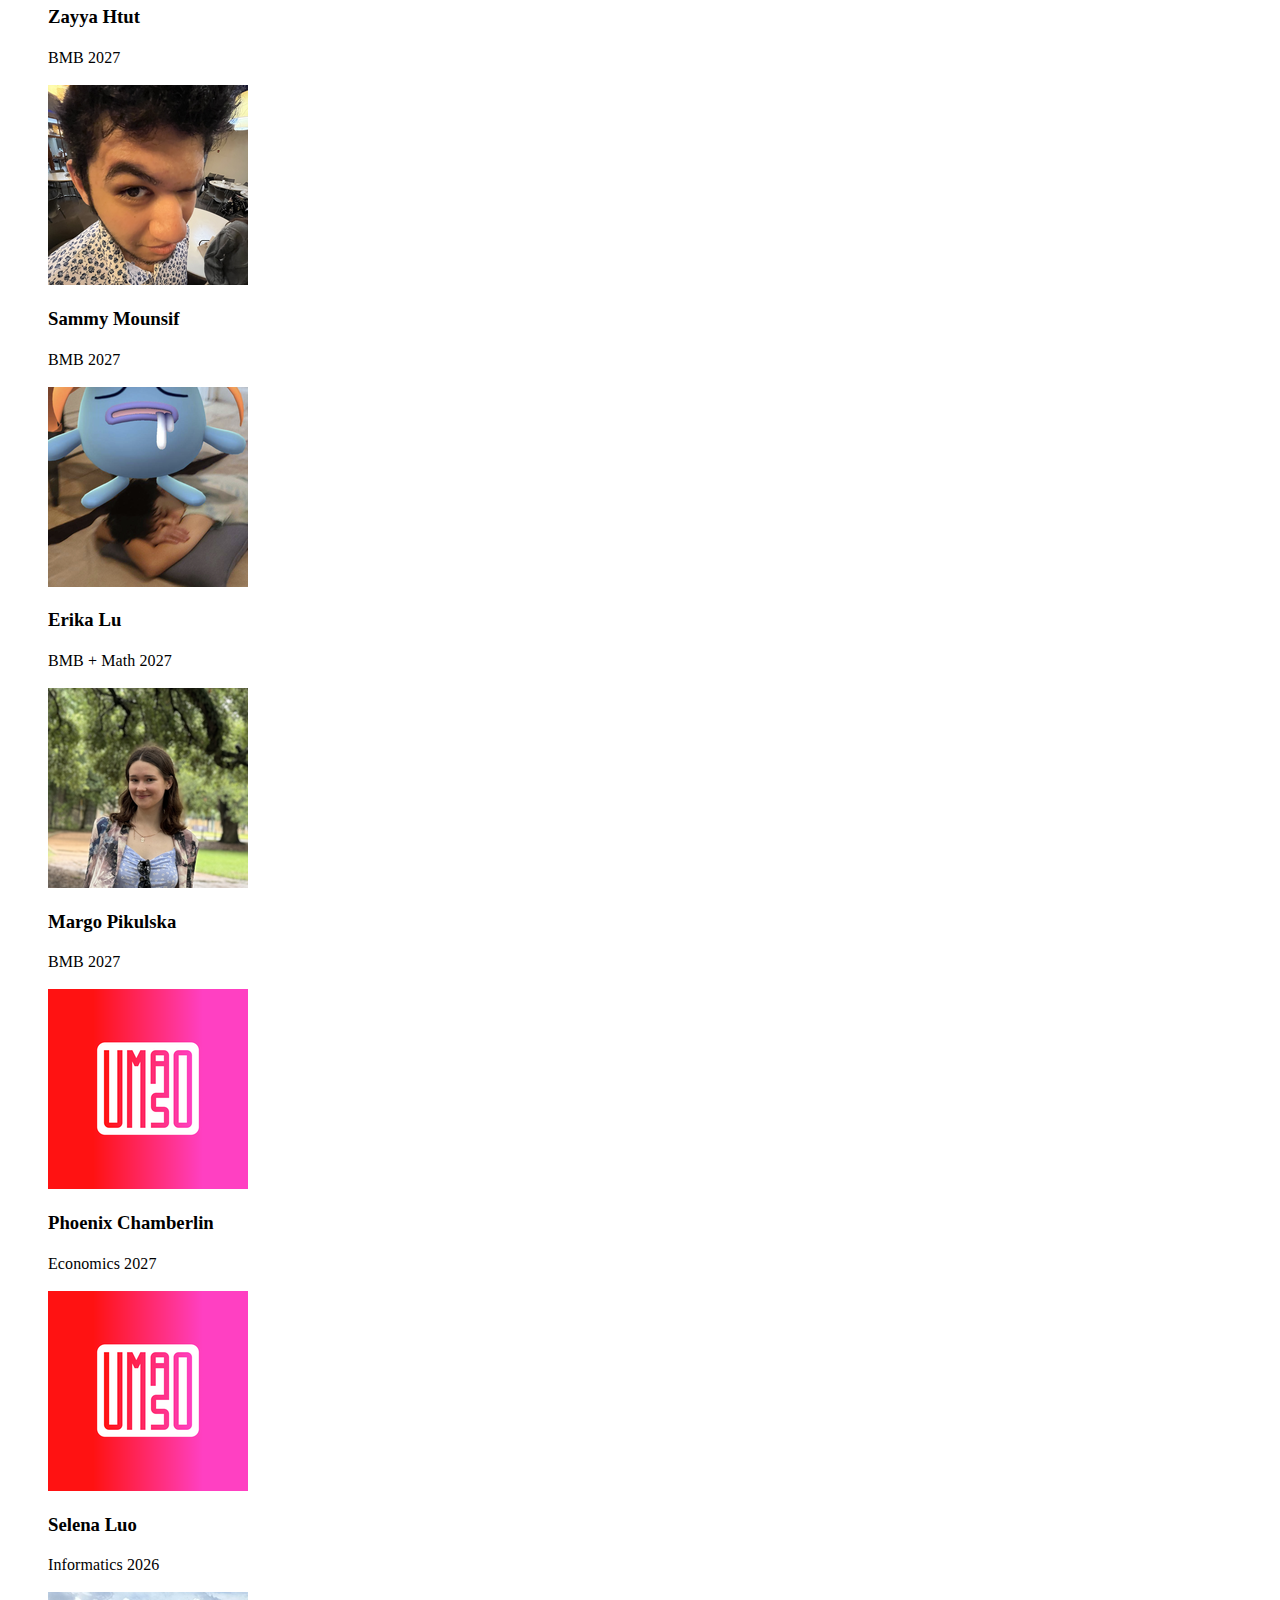
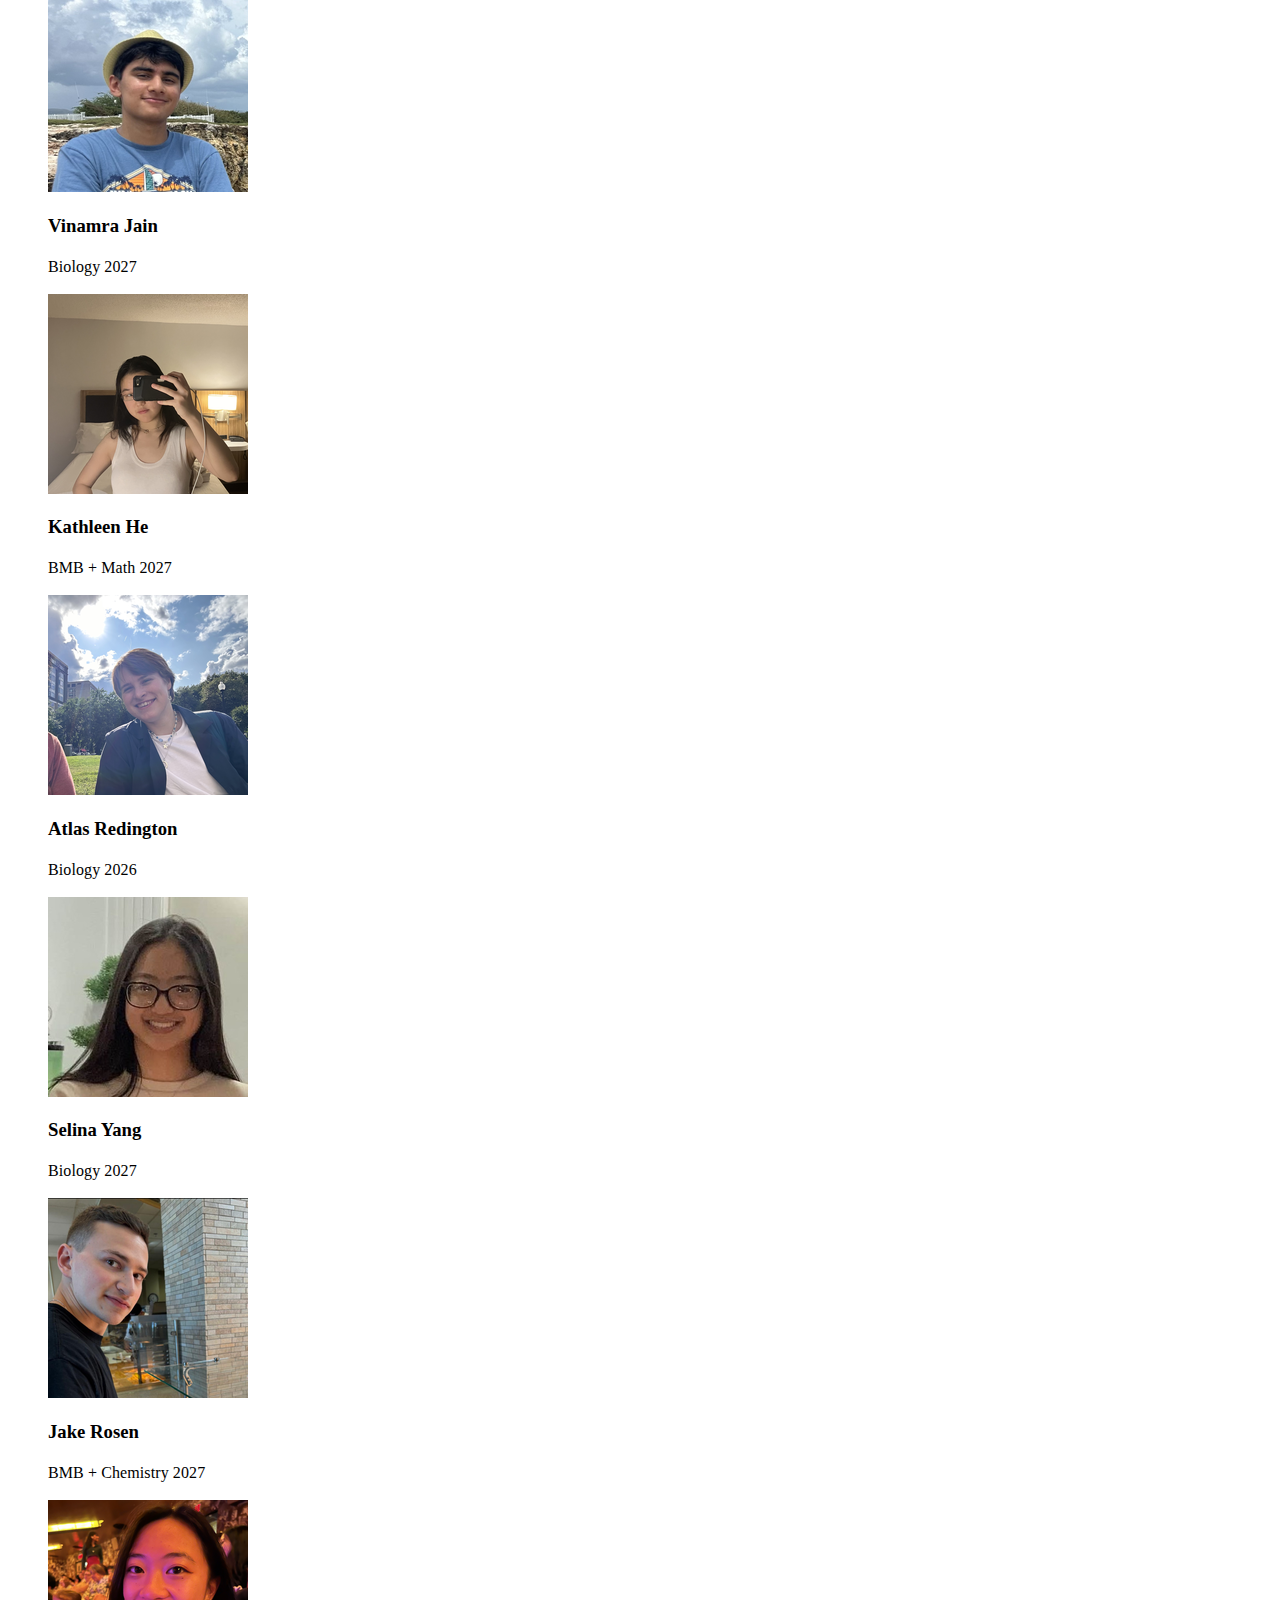
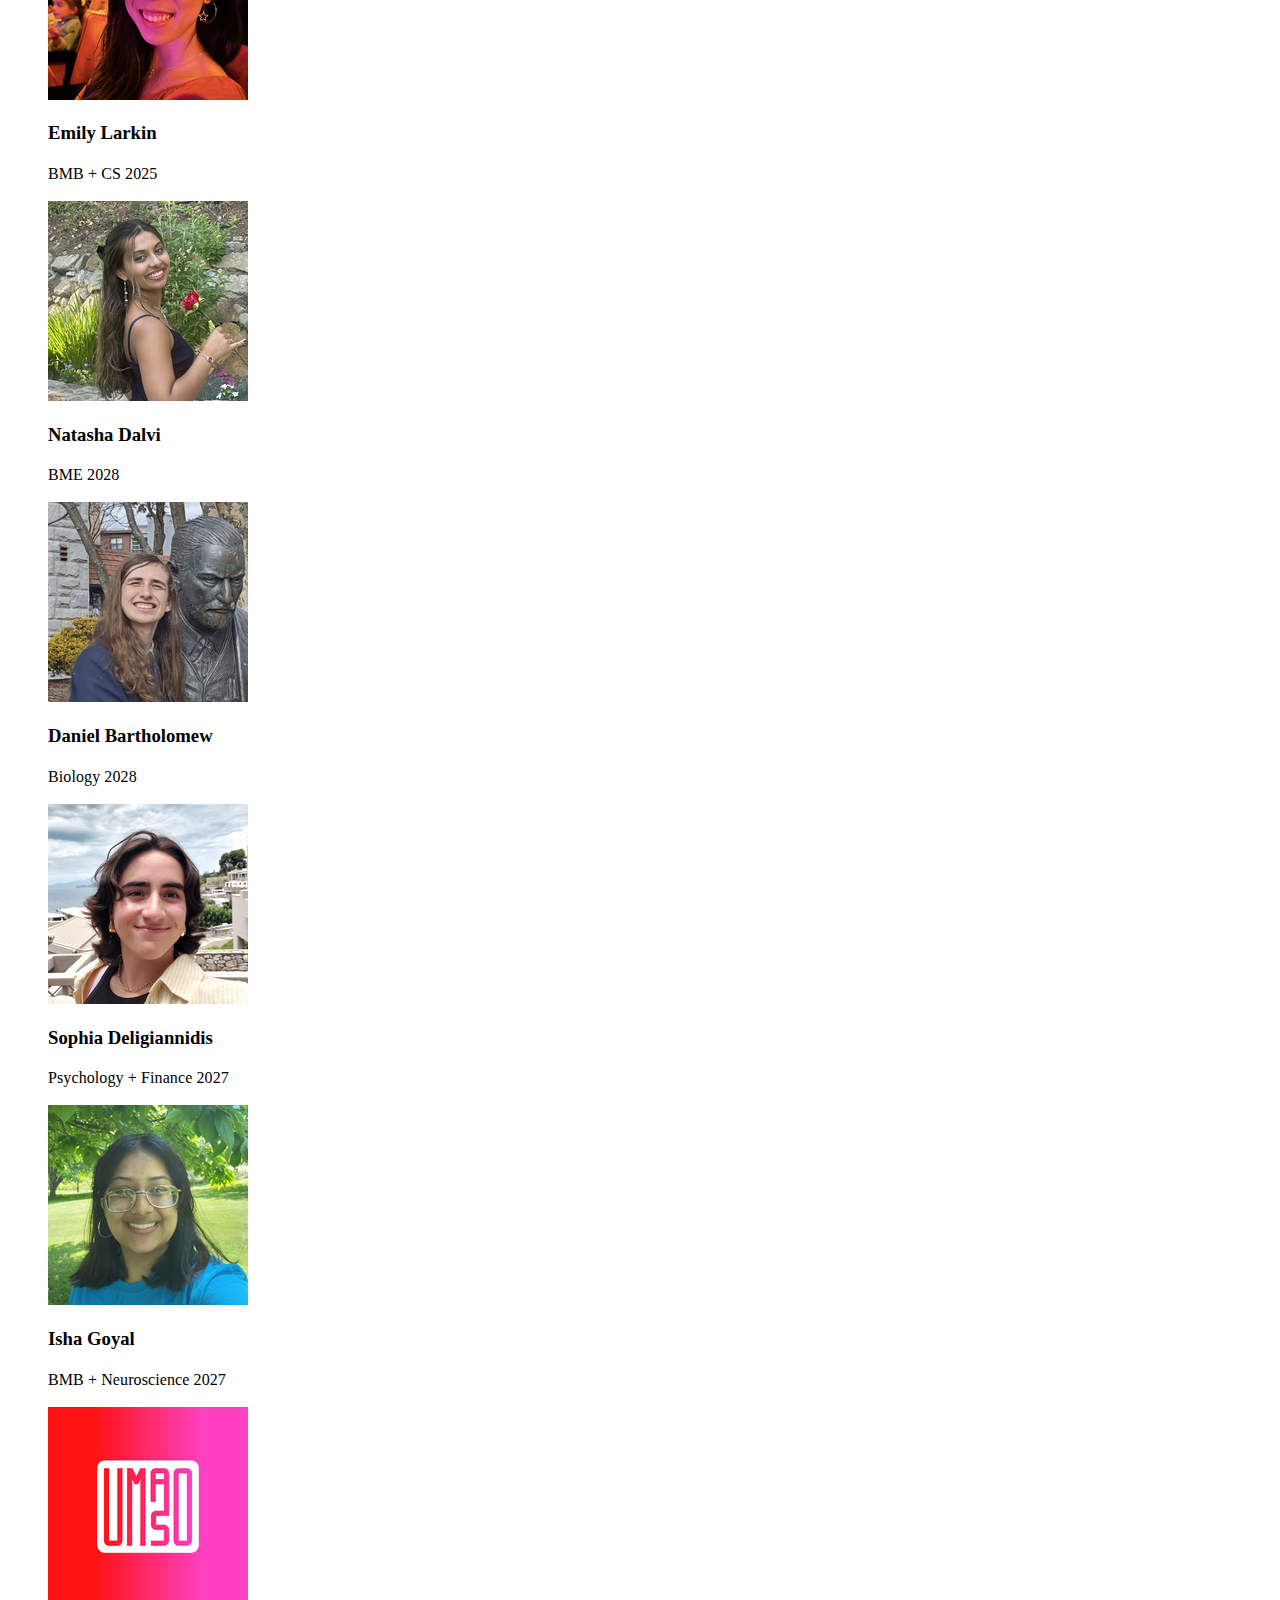
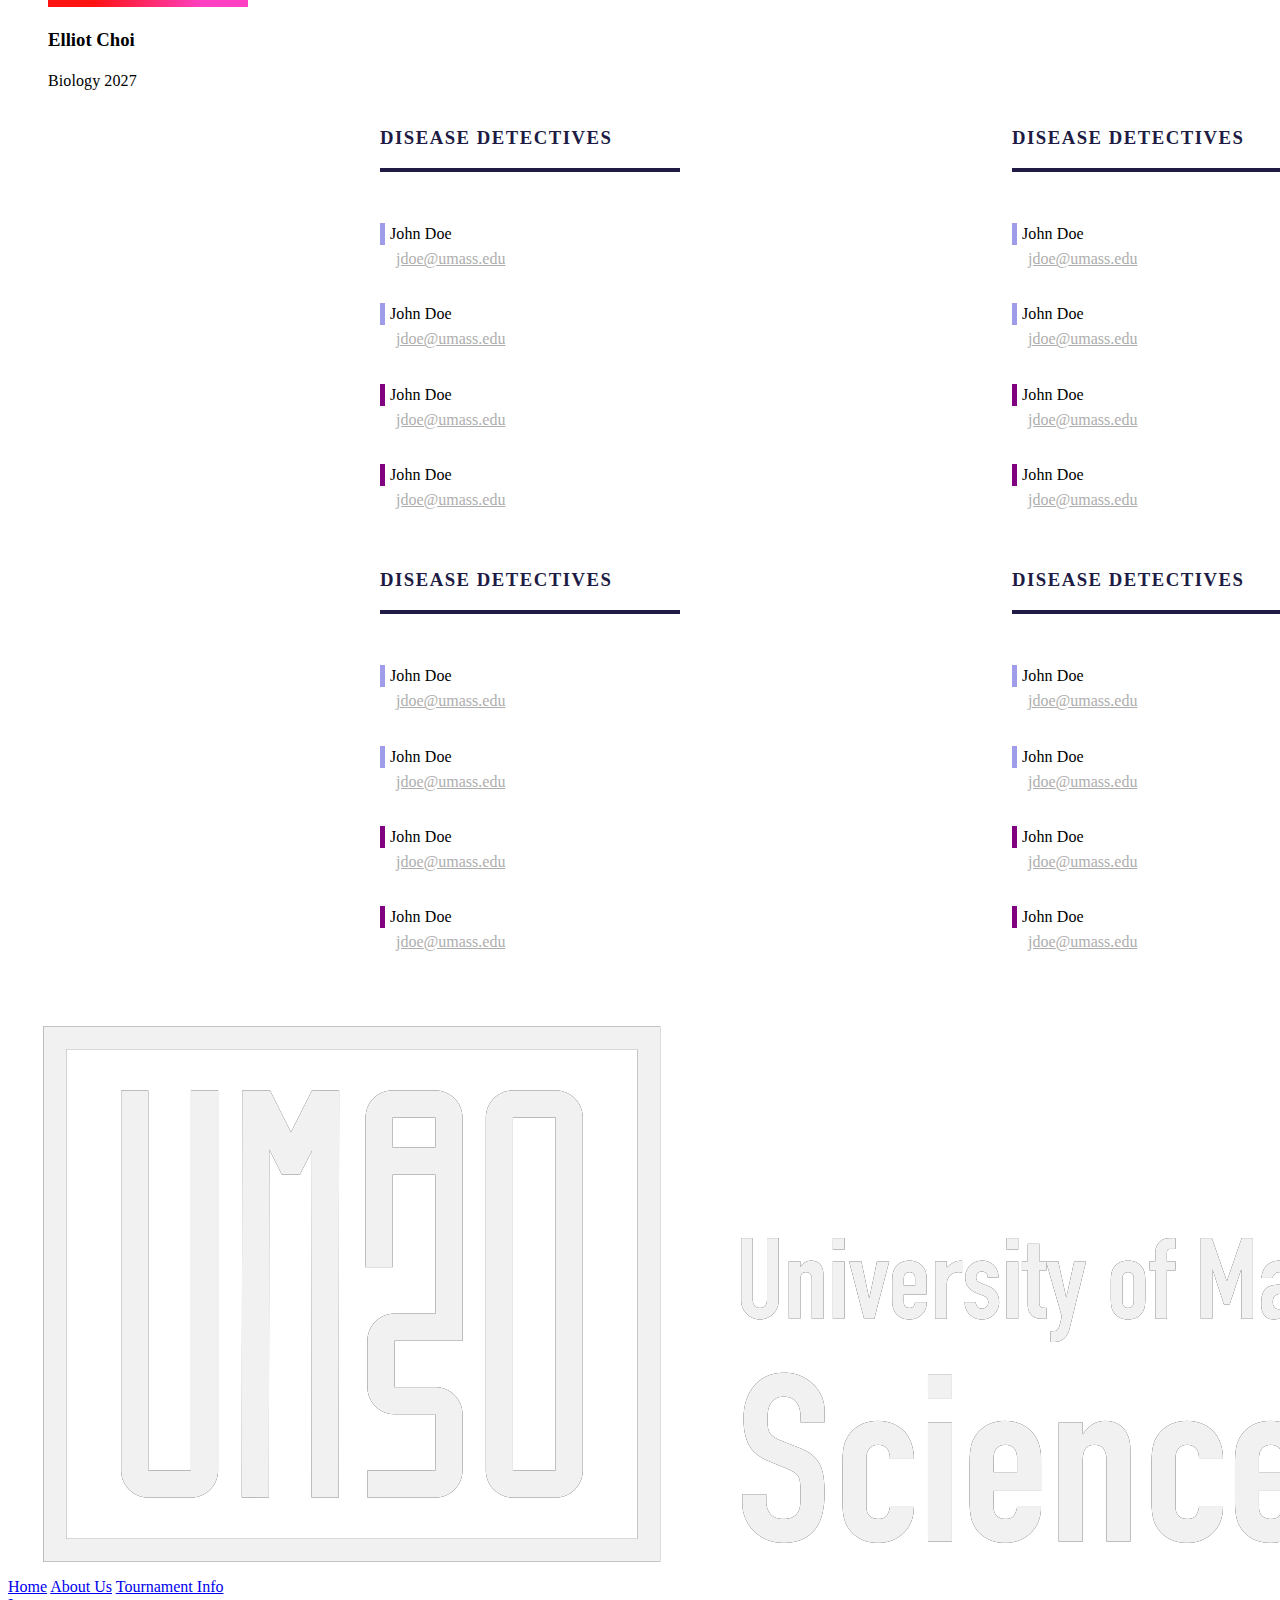
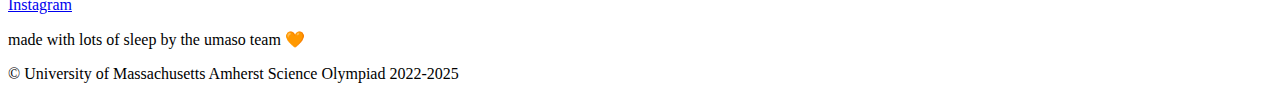
==== commit d1f17aa2: "Updated CSS for FAQs + ES/TRs" ====
--- a/about/index.html
+++ b/about/index.html
@@ -4,14 +4,14 @@
     <meta charset="UTF-8">
     <meta name="viewport" content="width=device-width, initial-scale=1.0">
     <title>UMASO</title>
-    <link rel="icon" type="image/x-icon" href="/img/umaso/favicon3.png">
-    <link rel="stylesheet" href="/styles/main.css">
-    <link rel="stylesheet" href="/styles/blocks.css">
-    <link rel="stylesheet" href="/styles/grids.css">
-    <link rel="stylesheet" href="/styles/navbar.css">
-    <link rel="stylesheet" href="/styles/footer.css">
-    <link rel="stylesheet" href="/styles/index.css">
-    <link rel="stylesheet" href="/styles/about.css">
+    <link rel="icon" type="image/x-icon" href="../img/umaso/favicon2.png">
+    <link rel="stylesheet" href="../main.css">
+    <link rel="stylesheet" href="../blocks.css">
+    <link rel="stylesheet" href="../grids.css">
+    <link rel="stylesheet" href="../navbar.css">
+    <link rel="stylesheet" href="../footer.css">
+    <link rel="stylesheet" href="../index.css">
+    <link rel="stylesheet" href="../about.css">
     <link rel="preconnect" href="https://fonts.googleapis.com">
     <link rel="preconnect" href="https://fonts.gstatic.com" crossorigin>
     <link rel="stylesheet" href="https://fonts.googleapis.com/css2?family=IBM+Plex+Sans:ital,wght@0,100;0,200;0,300;0,400;0,500;0,600;0,700;1,100;1,200;1,300;1,400;1,500;1,600;1,700&display=swap">
@@ -21,8 +21,30 @@
 <header>
     <!-- nav bar -->
     <section id="nav">
-        <div id="navbar" class="navbar"></div>
+        <div class="navbar">
+            <div class="navbar-content">
+                <div class="navbar-logo grid-item">
+                    <a href="/" class="logo"><img src="../img/umaso/Main-Logo-White.svg"></a>
+                </div>
+                <div class="navbar-links grid-item hidden">
+                    <ul id="navbar-link-list" class="horizontal">
+                        <li><a href="/">Home</a></li>
+                        <li><a href="../about">About</a></li>
+                        <li><a href="../tournament">Tournament Info</a></li>
+                        <!-- <li><a href="#">News</a></li> -->
+                        <!-- <li><a href="#">Something Else</a></li> -->
+                    </ul>
+                </div>
+                <div class="navbar-toggle grid-item" onclick="toggle()">
+                    <div id="bar1"></div>
+                    <div id="bar2"></div>
+                    <div id="bar3"></div>
+                </div>
+            </div>
+            <div class="navbar-back"></div>
+        </div>
     </section>
+
 </header>
 <main>
     <section id="mission">
@@ -30,7 +52,7 @@
             <div class="small-banner">
                 <h1>About Us</h1>
                 <div class="banner-img">
-                    <img src="/img/team_photo_2024.jpg">
+                    <img src="../img/team_photo_2024.jpg">
                 </div>
             </div>
         </div>
@@ -151,15 +173,125 @@
                         </div>
                     </div>
                 </div> -->
-            </div>
+
+
+                
+
+            </div>
+            <!------WORK IN PROGRESS-->
+            <div style="display: flex; justify-content: space-between;"> 
+                <div class="border_everything">
+                    <div class="event-image">
+                    </div>
+                    <div class="event-memebers">
+                        <h3>Disease Detectives</h3>
+                        <hr>
+                        <br>
+                        <div class="event-name">
+                            <p>John Doe</p>
+                            <a href="mailto:jdoe@umass.edu">jdoe@umass.edu</a>
+                        </div>
+                        <div class="event-name">
+                            <p>John Doe</p>
+                            <a href="mailto:jdoe@umass.edu">jdoe@umass.edu</a>
+                        </div>
+                        <div class="event-name">
+                            <p style="border-color: purple;">John Doe</p>
+                            <a href="mailto:jdoe@umass.edu">jdoe@umass.edu</a>
+                        </div>
+                        <div class="event-name">
+                            <p style="border-color: purple;">John Doe</p>
+                            <a href="mailto:jdoe@umass.edu">jdoe@umass.edu</a>
+                        </div>
+                    </div>
+                </div>
+                <div class="border_everything">
+                    <div class="event-image">
+                    </div>
+                    <div class="event-memebers">
+                        <h3>Disease Detectives</h3>
+                        <hr>
+                        <br>
+                        <div class="event-name">
+                            <p>John Doe</p>
+                            <a href="mailto:jdoe@umass.edu">jdoe@umass.edu</a>
+                        </div>
+                        <div class="event-name">
+                            <p>John Doe</p>
+                            <a href="mailto:jdoe@umass.edu">jdoe@umass.edu</a>
+                        </div>
+                        <div class="event-name">
+                            <p style="border-color: purple;">John Doe</p>
+                            <a href="mailto:jdoe@umass.edu">jdoe@umass.edu</a>
+                        </div>
+                        <div class="event-name">
+                            <p style="border-color: purple;">John Doe</p>
+                            <a href="mailto:jdoe@umass.edu">jdoe@umass.edu</a>
+                        </div>
+                    </div>
+                </div>
+            </div><div style="display: flex; justify-content: space-between;"> 
+                <div class="border_everything">
+                    <div class="event-image">
+                    </div>
+                    <div class="event-memebers">
+                        <h3>Disease Detectives</h3>
+                        <hr>
+                        <br>
+                        <div class="event-name">
+                            <p>John Doe</p>
+                            <a href="mailto:jdoe@umass.edu">jdoe@umass.edu</a>
+                        </div>
+                        <div class="event-name">
+                            <p>John Doe</p>
+                            <a href="mailto:jdoe@umass.edu">jdoe@umass.edu</a>
+                        </div>
+                        <div class="event-name">
+                            <p style="border-color: purple;">John Doe</p>
+                            <a href="mailto:jdoe@umass.edu">jdoe@umass.edu</a>
+                        </div>
+                        <div class="event-name">
+                            <p style="border-color: purple;">John Doe</p>
+                            <a href="mailto:jdoe@umass.edu">jdoe@umass.edu</a>
+                        </div>
+                    </div>
+                </div>
+                <div class="border_everything">
+                    <div class="event-image">
+                    </div>
+                    <div class="event-memebers">
+                        <h3>Disease Detectives</h3>
+                        <hr>
+                        <br>
+                        <div class="event-name">
+                            <p>John Doe</p>
+                            <a href="mailto:jdoe@umass.edu">jdoe@umass.edu</a>
+                        </div>
+                        <div class="event-name">
+                            <p>John Doe</p>
+                            <a href="mailto:jdoe@umass.edu">jdoe@umass.edu</a>
+                        </div>
+                        <div class="event-name">
+                            <p style="border-color: purple;">John Doe</p>
+                            <a href="mailto:jdoe@umass.edu">jdoe@umass.edu</a>
+                        </div>
+                        <div class="event-name">
+                            <p style="border-color: purple;">John Doe</p>
+                            <a href="mailto:jdoe@umass.edu">jdoe@umass.edu</a>
+                        </div>
+                    </div>
+                </div>
+            </div>
+            <!--------------------------------->
         </div>
     </section>
+
 </main>
 <footer>
     <section id="footer">
         <div class="footer-content">
             <div class="logo">
-                <img src="/img/umaso/UMASO-wordmark-transparent.png" alt="University of Massachusetts Science Olympiad">
+                <img src="../img/umaso/UMASO-wordmark-transparent.png" alt="University of Massachusetts Science Olympiad">
             </div>
             <div class="footer-links">
                 <div class="page-links">
@@ -182,8 +314,9 @@
     </section>
 </footer>
 
-<script src="/js/about.js"></script>
-<script src="/js/page_load.js"></script>
+<script src="../js/script.js"></script>
+<script src="../js/about.js"></script>
+
 
 </body>
 </html>--- a/blocks.css
+++ b/blocks.css
@@ -0,0 +1,272 @@
+.full-width {
+    width: 100%;
+    background-color: white;
+    padding: 20px 40px;
+    border-radius: 10px;
+    overflow: hidden;
+    margin: 0px 0px;
+}
+
+.img-block {
+    width: 100%;
+    border-radius: 10px;
+    overflow: hidden;
+    margin: 10px 0px;
+}
+
+.img-block img {
+    max-height: 300px;
+    width: 100%;
+    object-fit: cover;
+    transform: none;
+}
+
+/* shared styles for flexboxes */
+.split-30-70, .split-70-30, .split-50-50{
+    display: flex;
+    flex-wrap: wrap;
+    overflow: hidden;
+    justify-content: space-between;
+    margin: 20px 0px;
+    border-radius: 10px;
+}
+
+/**********************************************ADDED CSS*****************************************************************/
+.split-50-50 .inner-div{
+    background-color: #201b44;
+    background-image: linear-gradient(45deg, #201b44, #655f92);
+    color: white;
+    width: 100%;
+}
+.split-50-50 .left,
+.split-50-50 .right {
+    flex: 1 0 50%;
+    border-radius: 10px;
+    overflow: hidden;
+    /* margin: 3px 0px; */
+    order: 1;
+}
+.accordion-item{
+    --bs-accordion-bg:#201b44;
+    --bs-accordion-btn-color: white;
+	--bs-accordion-btn-bg: #201b44;
+	--bs-accordion-active-color: violet;
+	--bs-accordion-active-bg: #201b44;
+    border-color: #655f92;
+    outline: none;
+}
+.accordion-body, .accordion{
+    background-color: #C772C7;
+    color: #201b44;
+}
+.faq-question{
+    margin-bottom: 1rem;
+}
+.faq-question h3{
+    color: #C772C7;
+    text-decoration: underline;
+    text-underline-offset: 5px;
+    padding-bottom: 15px;
+}
+.faq-question p{
+    margin-left: 2px;
+    padding-left: 15px;
+    border-left: 5px solid #E2B6E2;
+    word-spacing: 3px;
+    color: #F9F0F9;
+    background-color: #676293;
+    border-top-right-radius: 15px;
+    padding: 10px;
+}
+.faq-question a{
+    text-transform: uppercase;
+    font-size: 0.75rem;
+    text-decoration: underline;
+    text-underline-offset: 2px;
+    color: #EEA6F2;
+}
+.border_everything{
+    /* border: 1px solid red; */
+    display: flex;
+    justify-content: center;
+    gap:2rem;
+    margin-bottom: 2rem;
+    flex-basis: 50%;
+}
+.border_everything *{
+    /* border: 1px solid red; */
+    flex-basis: 50%;
+
+}
+.event-image{
+    background-image: url('https://images.squarespace-cdn.com/content/v1/61e877d7287f1a21357d5b08/93edd94b-eee1-4b0a-80b0-dacbdbe9442c/flat-colorful-design-concept-for-assessment-infographic-idea-of-vector-id1089162344.jpeg');
+    background-position: 30%;
+    background-size: contain;
+    background-repeat: no-repeat;
+    height: 300px;
+    flex-basis: 50%;
+    /* border: 1px solid gray; */
+}
+.event-memebers{
+    text-align: left;
+}
+.event-memebers h3{
+    color: #201b44;
+    text-transform: uppercase;
+    letter-spacing: 1.5px;
+    /* text-decoration: underline;
+    text-underline-offset: 6px; */
+}
+.event-name {
+    padding: 0.6rem 0rem;
+}
+.event-memebers hr{
+    margin-top: 5px;
+    border: 2.5px solid #201b44;
+    /* color: #201b44;
+    height: 5px; */
+}
+.event-memebers p{
+    border-left: 5px solid #9F9DE9;
+    padding: 0px 5px;
+    margin-bottom: 5px;
+}
+.event-memebers a{
+    color: rgb(174, 174, 174);
+    margin-left: 1rem;
+}
+/**********************************************COMPLETED CSS*****************************************************************/
+
+.split-30-70 img, .split-70-30 img {
+    max-height: 300px;
+    width: 100%;
+    object-fit: cover;
+    transform: none;
+}
+
+.spaced-content {
+    padding: 25px;
+}
+
+.spaced-content h2 {
+    margin-bottom: 10px;
+}
+
+/* all split section */
+.split-30-70 .left,
+.split-30-70 .right,
+.split-70-30 .left,
+.split-70-30 .right{
+    flex: 1 0 100%;
+    border-radius: 10px;
+    overflow: hidden;
+    /* margin: 3px 0px; */
+    order: 1;
+}
+
+.split-30-70 .left {
+    box-shadow: 0 -2px 40px rgba(0,0,0, 0.6);
+}
+
+.split-70-30 .right {
+    box-shadow: 0 -2px 40px rgba(0,0,0, 0.6);
+}
+
+/*smaller sections*/
+.split-30-70 .left, .split-70-30 .right {
+    order: 2;
+}
+
+.section-header {
+    text-align: center;
+    margin: 20px 0px 30px 0px;
+}
+
+/* small banner for about, tournament */
+
+.small-banner {
+    position: relative;
+    width: 100%;
+    margin-bottom: 20px;
+}
+
+.small-banner img {
+    object-fit: cover;
+    width: 100%;
+    height: 100%;
+    transform: none;
+    filter: brightness(50%);
+    
+}
+
+.small-banner h1 {
+    position: absolute;
+    text-align: center;
+    top: 50%;
+    left: 50%;
+    transform: translate(-50%, -50%);
+    z-index: 2;
+    color: white;
+}
+
+.small-banner .banner-img {
+    border-radius: 20px;
+    overflow: hidden;
+    height: 300px;
+    width: 100%;
+    box-shadow: 0 -2px 20px rgba(0,0,0, 0.6);
+    background-color: black;
+    object-fit: cover;
+}
+
+/* .small-banner h3 {
+    position: absolute;
+    text-align: center;
+    top: 70%;
+    left: 50%;
+    transform: translate(-50%, -50%);
+    z-index: 2;
+    color: white;
+    font-weight: 400;
+} */
+
+@media screen and (min-width: 768px) {
+    .split-30-70, .split-70-30 {
+        margin: 30px 0px 0px;
+    }
+
+    .full-width {
+        margin: 30px 0px 0px;
+    }
+
+    .split-30-70 .left, .split-70-30 .right {
+        flex: 0 0 42.5%;
+        order: 1;
+    }
+    
+    .split-30-70 .right, .split-70-30 .left {
+        flex: 0 0 55%;
+        order: 1;
+    }
+
+    .split-30-70 img, .split-70-30 img {
+        height: 100%;
+        max-height: 100%;
+    }
+
+    .spaced-content {
+        padding: 40px;
+    }
+}
+
+.split-30-70 p, .split-70-30 p, .full-width p {
+    line-height: 22px;
+    letter-spacing: 0.1px;
+}
+
+@media screen and (min-width: 1024px) {
+    .split-30-70 h2, .split-70-30 h2, .full-width h2 {
+        font-size: 30px;
+        margin: 40px 0px 10px;
+    }
+}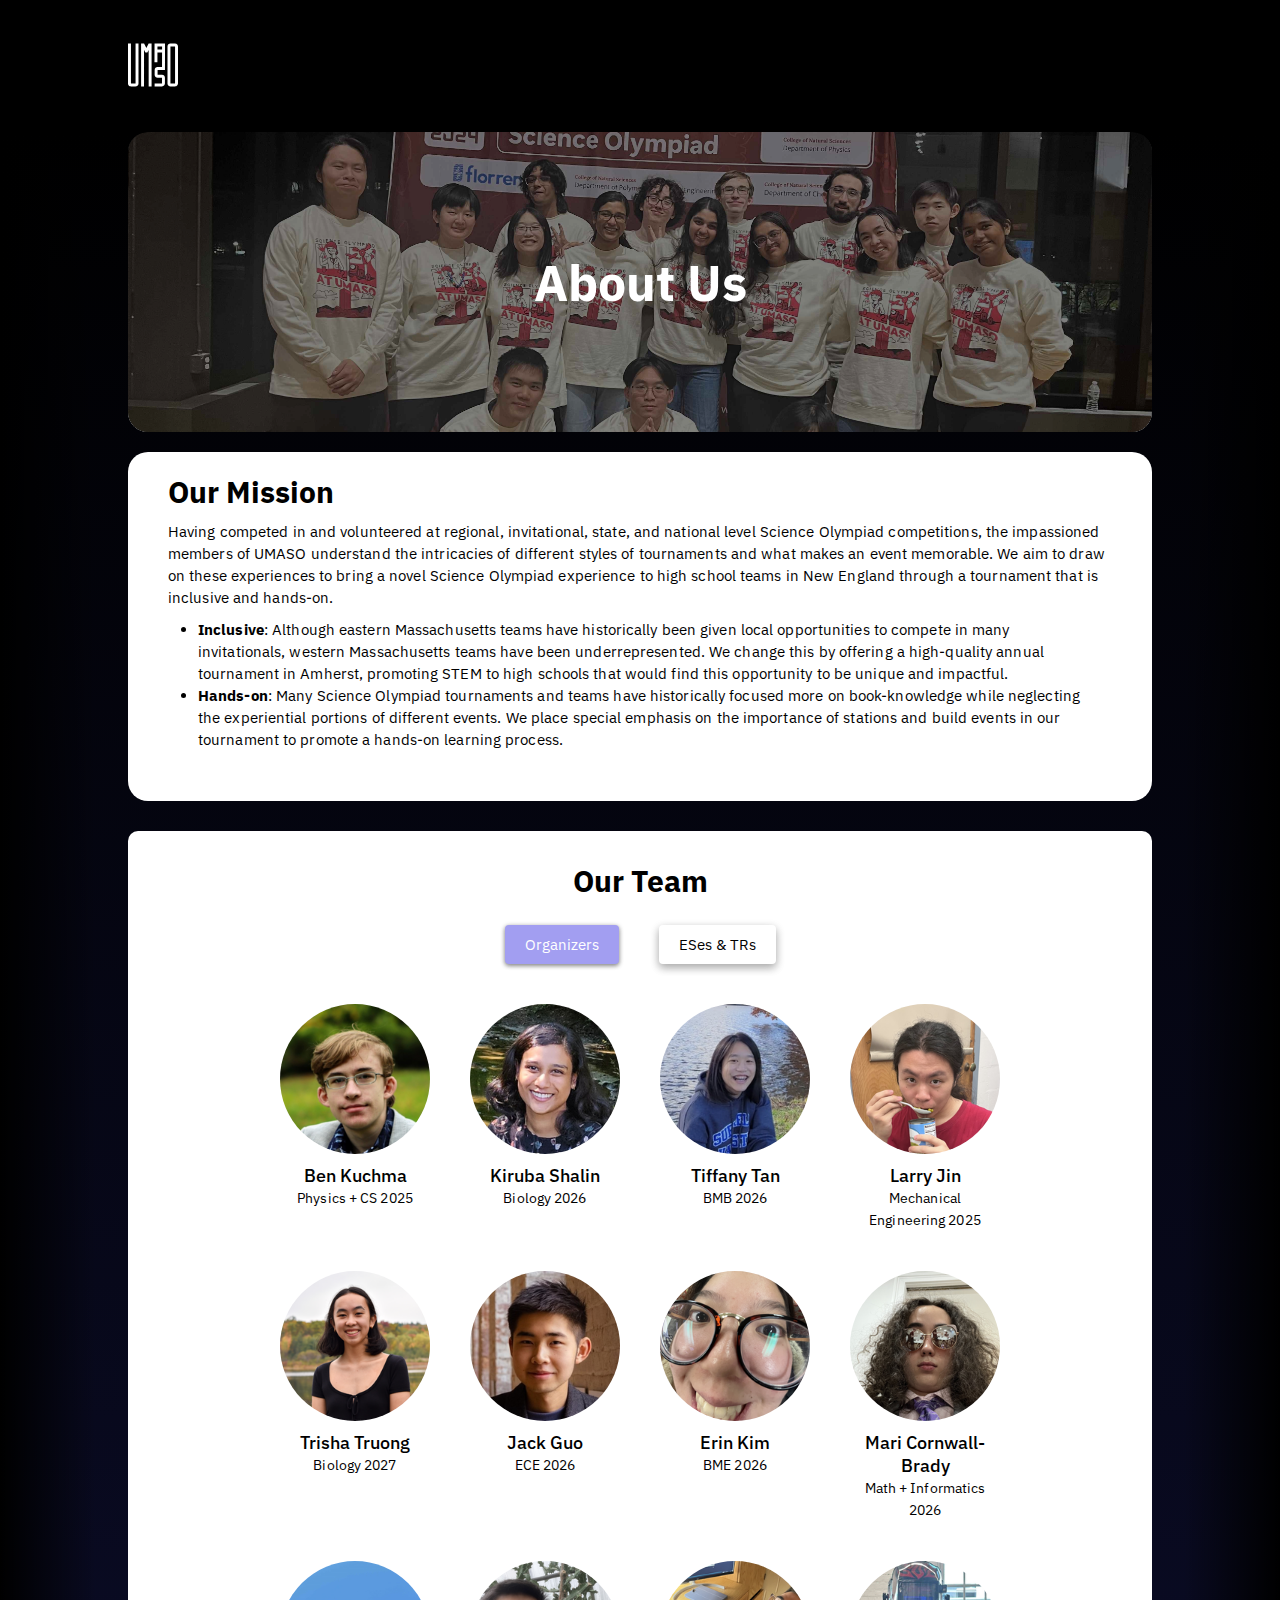
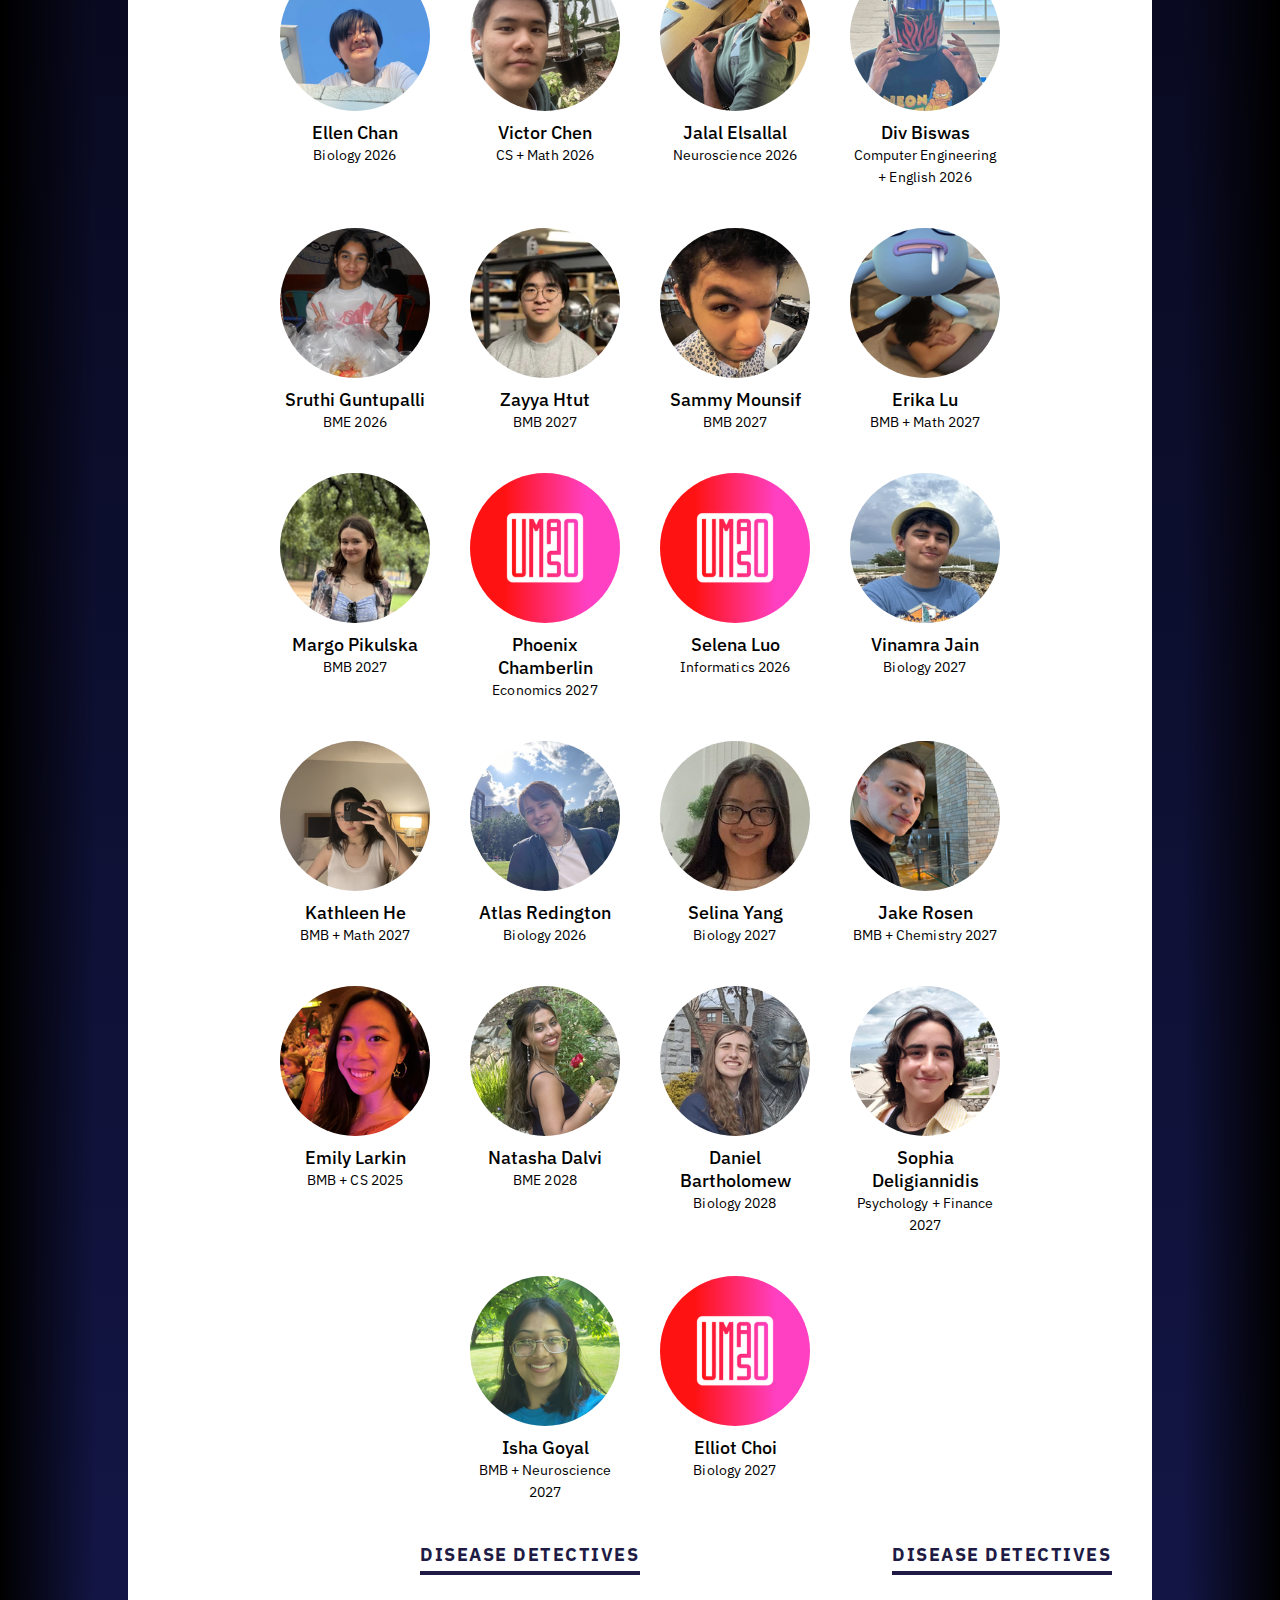
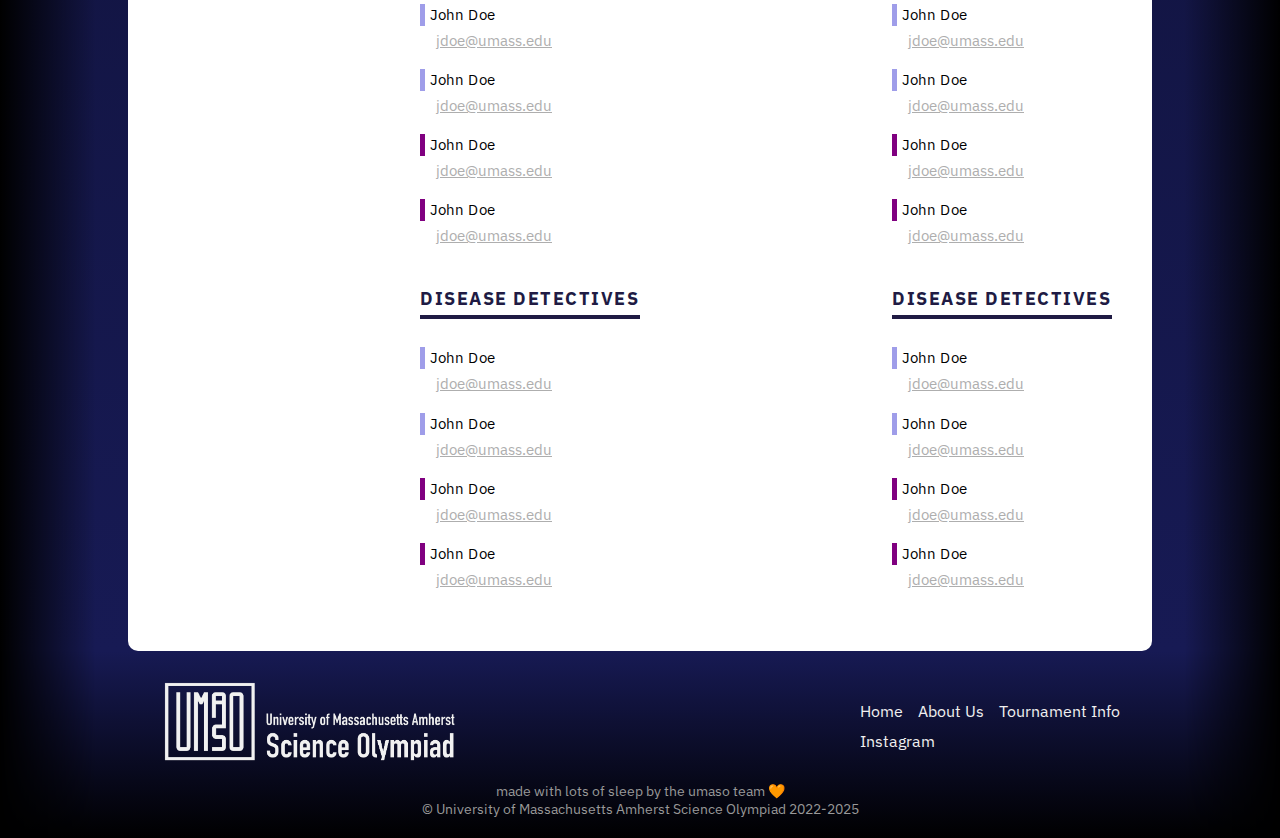
==== commit 81f95825: "Merge branch 'website-revamp' of https://github.com/UMassSciOly/umaso.org into website-revamp" ====
--- a/about/index.html
+++ b/about/index.html
@@ -4,14 +4,14 @@
     <meta charset="UTF-8">
     <meta name="viewport" content="width=device-width, initial-scale=1.0">
     <title>UMASO</title>
-    <link rel="icon" type="image/x-icon" href="../img/umaso/favicon2.png">
-    <link rel="stylesheet" href="../main.css">
-    <link rel="stylesheet" href="../blocks.css">
-    <link rel="stylesheet" href="../grids.css">
-    <link rel="stylesheet" href="../navbar.css">
-    <link rel="stylesheet" href="../footer.css">
-    <link rel="stylesheet" href="../index.css">
-    <link rel="stylesheet" href="../about.css">
+    <link rel="icon" type="image/x-icon" href="/img/umaso/favicon3.png">
+    <link rel="stylesheet" href="/styles/main.css">
+    <link rel="stylesheet" href="/styles/blocks.css">
+    <link rel="stylesheet" href="/styles/grids.css">
+    <link rel="stylesheet" href="/styles/navbar.css">
+    <link rel="stylesheet" href="/styles/footer.css">
+    <link rel="stylesheet" href="/styles/index.css">
+    <link rel="stylesheet" href="/styles/about.css">
     <link rel="preconnect" href="https://fonts.googleapis.com">
     <link rel="preconnect" href="https://fonts.gstatic.com" crossorigin>
     <link rel="stylesheet" href="https://fonts.googleapis.com/css2?family=IBM+Plex+Sans:ital,wght@0,100;0,200;0,300;0,400;0,500;0,600;0,700;1,100;1,200;1,300;1,400;1,500;1,600;1,700&display=swap">
@@ -21,30 +21,8 @@
 <header>
     <!-- nav bar -->
     <section id="nav">
-        <div class="navbar">
-            <div class="navbar-content">
-                <div class="navbar-logo grid-item">
-                    <a href="/" class="logo"><img src="../img/umaso/Main-Logo-White.svg"></a>
-                </div>
-                <div class="navbar-links grid-item hidden">
-                    <ul id="navbar-link-list" class="horizontal">
-                        <li><a href="/">Home</a></li>
-                        <li><a href="../about">About</a></li>
-                        <li><a href="../tournament">Tournament Info</a></li>
-                        <!-- <li><a href="#">News</a></li> -->
-                        <!-- <li><a href="#">Something Else</a></li> -->
-                    </ul>
-                </div>
-                <div class="navbar-toggle grid-item" onclick="toggle()">
-                    <div id="bar1"></div>
-                    <div id="bar2"></div>
-                    <div id="bar3"></div>
-                </div>
-            </div>
-            <div class="navbar-back"></div>
-        </div>
-    </section>
-
+        <div id="navbar" class="navbar"></div>
+    </section>
 </header>
 <main>
     <section id="mission">
@@ -314,9 +292,8 @@
     </section>
 </footer>
 
-<script src="../js/script.js"></script>
-<script src="../js/about.js"></script>
-
+<script src="/js/about.js"></script>
+<script src="/js/page_load.js"></script>
 
 </body>
 </html>--- a/styles/main.css
+++ b/styles/main.css
@@ -0,0 +1,21 @@
+* {
+    margin: 0;
+    padding: 0;
+    box-sizing: border-box;
+    font-family: "IBM Plex Sans", sans-serif;
+}
+
+body {
+    background-color: #000000;
+    overflow-x: hidden;
+}
+
+img {
+    max-width: 100%;
+    display: block;
+}
+
+header, main, footer {
+    margin: 0;
+    padding: 0;
+}--- a/styles/blocks.css
+++ b/styles/blocks.css
@@ -0,0 +1,272 @@
+.full-width {
+    width: 100%;
+    background-color: white;
+    padding: 20px 40px;
+    border-radius: 10px;
+    overflow: hidden;
+    margin: 0px 0px;
+}
+
+.img-block {
+    width: 100%;
+    border-radius: 10px;
+    overflow: hidden;
+    margin: 10px 0px;
+}
+
+.img-block img {
+    max-height: 300px;
+    width: 100%;
+    object-fit: cover;
+    transform: none;
+}
+
+/* shared styles for flexboxes */
+.split-30-70, .split-70-30, .split-50-50{
+    display: flex;
+    flex-wrap: wrap;
+    overflow: hidden;
+    justify-content: space-between;
+    margin: 20px 0px;
+    border-radius: 10px;
+}
+
+/**********************************************ADDED CSS*****************************************************************/
+.split-50-50 .inner-div{
+    background-color: #201b44;
+    background-image: linear-gradient(45deg, #201b44, #655f92);
+    color: white;
+    width: 100%;
+}
+.split-50-50 .left,
+.split-50-50 .right {
+    flex: 1 0 50%;
+    border-radius: 10px;
+    overflow: hidden;
+    /* margin: 3px 0px; */
+    order: 1;
+}
+.accordion-item{
+    --bs-accordion-bg:#201b44;
+    --bs-accordion-btn-color: white;
+	--bs-accordion-btn-bg: #201b44;
+	--bs-accordion-active-color: violet;
+	--bs-accordion-active-bg: #201b44;
+    border-color: #655f92;
+    outline: none;
+}
+.accordion-body, .accordion{
+    background-color: #C772C7;
+    color: #201b44;
+}
+.faq-question{
+    margin-bottom: 1rem;
+}
+.faq-question h3{
+    color: #C772C7;
+    text-decoration: underline;
+    text-underline-offset: 5px;
+    padding-bottom: 15px;
+}
+.faq-question p{
+    margin-left: 2px;
+    padding-left: 15px;
+    border-left: 5px solid #E2B6E2;
+    word-spacing: 3px;
+    color: #F9F0F9;
+    background-color: #676293;
+    border-top-right-radius: 15px;
+    padding: 10px;
+}
+.faq-question a{
+    text-transform: uppercase;
+    font-size: 0.75rem;
+    text-decoration: underline;
+    text-underline-offset: 2px;
+    color: #EEA6F2;
+}
+.border_everything{
+    /* border: 1px solid red; */
+    display: flex;
+    justify-content: center;
+    gap:2rem;
+    margin-bottom: 2rem;
+    flex-basis: 50%;
+}
+.border_everything *{
+    /* border: 1px solid red; */
+    flex-basis: 50%;
+
+}
+.event-image{
+    background-image: url('https://images.squarespace-cdn.com/content/v1/61e877d7287f1a21357d5b08/93edd94b-eee1-4b0a-80b0-dacbdbe9442c/flat-colorful-design-concept-for-assessment-infographic-idea-of-vector-id1089162344.jpeg');
+    background-position: 30%;
+    background-size: contain;
+    background-repeat: no-repeat;
+    height: 300px;
+    flex-basis: 50%;
+    /* border: 1px solid gray; */
+}
+.event-memebers{
+    text-align: left;
+}
+.event-memebers h3{
+    color: #201b44;
+    text-transform: uppercase;
+    letter-spacing: 1.5px;
+    /* text-decoration: underline;
+    text-underline-offset: 6px; */
+}
+.event-name {
+    padding: 0.6rem 0rem;
+}
+.event-memebers hr{
+    margin-top: 5px;
+    border: 2.5px solid #201b44;
+    /* color: #201b44;
+    height: 5px; */
+}
+.event-memebers p{
+    border-left: 5px solid #9F9DE9;
+    padding: 0px 5px;
+    margin-bottom: 5px;
+}
+.event-memebers a{
+    color: rgb(174, 174, 174);
+    margin-left: 1rem;
+}
+/**********************************************COMPLETED CSS*****************************************************************/
+
+.split-30-70 img, .split-70-30 img {
+    max-height: 300px;
+    width: 100%;
+    object-fit: cover;
+    transform: none;
+}
+
+.spaced-content {
+    padding: 25px;
+}
+
+.spaced-content h2 {
+    margin-bottom: 10px;
+}
+
+/* all split section */
+.split-30-70 .left,
+.split-30-70 .right,
+.split-70-30 .left,
+.split-70-30 .right{
+    flex: 1 0 100%;
+    border-radius: 10px;
+    overflow: hidden;
+    /* margin: 3px 0px; */
+    order: 1;
+}
+
+.split-30-70 .left {
+    box-shadow: 0 -2px 40px rgba(0,0,0, 0.6);
+}
+
+.split-70-30 .right {
+    box-shadow: 0 -2px 40px rgba(0,0,0, 0.6);
+}
+
+/*smaller sections*/
+.split-30-70 .left, .split-70-30 .right {
+    order: 2;
+}
+
+.section-header {
+    text-align: center;
+    margin: 20px 0px 30px 0px;
+}
+
+/* small banner for about, tournament */
+
+.small-banner {
+    position: relative;
+    width: 100%;
+    margin-bottom: 20px;
+}
+
+.small-banner img {
+    object-fit: cover;
+    width: 100%;
+    height: 100%;
+    transform: none;
+    filter: brightness(50%);
+    
+}
+
+.small-banner h1 {
+    position: absolute;
+    text-align: center;
+    top: 50%;
+    left: 50%;
+    transform: translate(-50%, -50%);
+    z-index: 2;
+    color: white;
+}
+
+.small-banner .banner-img {
+    border-radius: 20px;
+    overflow: hidden;
+    height: 300px;
+    width: 100%;
+    box-shadow: 0 -2px 20px rgba(0,0,0, 0.6);
+    background-color: black;
+    object-fit: cover;
+}
+
+/* .small-banner h3 {
+    position: absolute;
+    text-align: center;
+    top: 70%;
+    left: 50%;
+    transform: translate(-50%, -50%);
+    z-index: 2;
+    color: white;
+    font-weight: 400;
+} */
+
+@media screen and (min-width: 768px) {
+    .split-30-70, .split-70-30 {
+        margin: 30px 0px 0px;
+    }
+
+    .full-width {
+        margin: 30px 0px 0px;
+    }
+
+    .split-30-70 .left, .split-70-30 .right {
+        flex: 0 0 42.5%;
+        order: 1;
+    }
+    
+    .split-30-70 .right, .split-70-30 .left {
+        flex: 0 0 55%;
+        order: 1;
+    }
+
+    .split-30-70 img, .split-70-30 img {
+        height: 100%;
+        max-height: 100%;
+    }
+
+    .spaced-content {
+        padding: 40px;
+    }
+}
+
+.split-30-70 p, .split-70-30 p, .full-width p {
+    line-height: 22px;
+    letter-spacing: 0.1px;
+}
+
+@media screen and (min-width: 1024px) {
+    .split-30-70 h2, .split-70-30 h2, .full-width h2 {
+        font-size: 30px;
+        margin: 40px 0px 10px;
+    }
+}--- a/styles/grids.css
+++ b/styles/grids.css
@@ -0,0 +1,43 @@
+.sponsor-image-grid {
+    display: grid;
+    grid-template-columns: 1fr;
+    gap: 50px;
+    padding: 40px 0 20px 0;
+    border-radius: 10px;
+    box-shadow: 0 -10px 50px rgba(0,0,0, 0.3);
+}
+
+.sponsor-image-grid .grid-item {
+    /* width: 100%; */
+    height: auto;
+    display: flex;
+    justify-content: center;
+    align-items: center;
+}
+
+.sponsor-image-grid .grid-item img {
+    /* width: 100%; */
+    /* height: auto; */
+    max-height: 150px;
+    max-width: 50%;
+    display: block;
+    object-fit: contain;
+}
+
+@media screen and (min-width: 768px) {
+    .sponsor-image-grid {
+        grid-template-columns: repeat(2, 1fr);
+    }
+    .sponsor-image-grid .grid-item img {
+        max-width: 60%;
+    }
+}
+
+@media screen and (min-width: 1024px) {
+    .sponsor-image-grid {
+        grid-template-columns: repeat(3, 1fr);
+    }
+    .sponsor-image-grid .grid-item img {
+        max-width: 80%;
+    }
+}--- a/styles/navbar.css
+++ b/styles/navbar.css
@@ -0,0 +1,170 @@
+.navbar {
+    position: relative;
+    display: flex;
+    justify-content: center;
+    align-items: center;
+    margin: 20px 0px;
+    height: 92px;
+}
+
+.navbar-content {
+    width: 100%;
+    position: relative;
+    text-align: center;
+    display: grid;
+    grid-template-columns: auto 1fr auto;
+    padding: 10px 0px;
+    border-radius: 10px;
+    z-index: 4;
+    max-height: 72px;
+    /* background-color: black; */
+    background-color: none;
+}
+
+.navbar-back {
+    position: fixed;
+    top: 0;
+    left: 0;
+    height: 0vh;
+    width: 100%;
+    z-index: 3;
+    transition: 0.4s ease-in;
+    background-color: black;
+}
+
+.navbar-back.active-menu {
+    height: 100vh;
+}
+
+.navbar-logo {
+    width: 50px;
+}
+
+.navbar-links {
+    transition: opacity 0.4s ease-out, top 0.4s ease 0.4s;
+    opacity: 1;
+    position: relative;
+    display: flex;
+    justify-content: center;
+    overflow: hidden;
+    top: 0%;
+}
+
+.navbar-links.hidden {
+    opacity: 0;
+}
+
+.navbar-links.active-menu {
+    transition: top 0.4s ease, opacity 0.4s ease 0.4s;
+    opacity: 1;
+    top: 150%;
+}
+
+.navbar-links ul {
+    list-style: none;
+    margin: 10px;
+    padding: 0;
+    display: flex;
+    flex-direction: column;
+    font-size: 17px;
+    height: 100%;
+    /* transition: all 0.4s ease 0.4s; */
+}
+
+.navbar-links.active-menu ul {
+    opacity: 1;
+    font-size: 25px;
+    max-height: 200px;
+}
+
+.navbar-links ul.horizontal {
+    flex-direction: row;
+}
+
+.navbar-links.active-menu ul.vertical {
+    flex-direction: column;
+}
+
+.navbar-links ul li {
+    margin: 5px 15px;
+    height: 100%;
+    text-align: left;
+    white-space: nowrap;
+}
+
+.navbar-links ul li a {
+    color: #fff;
+    text-decoration: none;
+    transition: 0.4s ease;
+}
+
+.navbar-links ul li a:hover {
+    color: #d62121;
+}
+
+.navbar-toggle {
+    cursor:pointer;
+    user-select: none;
+    width: 100%;
+    position: relative;
+    transition: 0.4s;
+    display: flex;
+    margin-top: 9px;
+    /* justify-content: center; */
+    /* align-items: center; */
+    flex-direction: column;
+}
+
+.navbar-toggle div {
+    display: block;
+    width: 35px;
+    height: 5px;
+    background-color: white;
+    margin: 3px 0px;
+    border-radius: 2px;
+    transition: 0.4s;
+}
+
+.active-menu #bar1 {
+    transform: translate(0, 11px) rotate(45deg);
+}
+
+.active-menu #bar2 {
+    opacity: 0;
+}
+
+.active-menu #bar3 {
+    transform: translate(0, -11px) rotate(-45deg);
+}
+
+@media screen and (min-width: 768px) {
+    .navbar-links {
+        transition: 0.4s ease-out;
+    }
+
+    .navbar-links ul {
+        display: flex;
+    }
+
+    .navbar-content {
+        width: 90%;
+    }
+
+    .navbar-toggle {
+        opacity: 0;
+        transition: 0.4s ease-out;
+        cursor: pointer;
+        user-select: none;
+        pointer-events: none;
+    }
+
+    .navbar-content {
+        padding: 10px 0px;
+    }
+}
+
+@media screen and (min-width: 1024px) {
+    .navbar-content {
+        width: 80%;
+    }
+}--- a/styles/footer.css
+++ b/styles/footer.css
@@ -0,0 +1,66 @@
+#footer {
+    background-color: none;
+    padding: 20px 40px;
+    margin-top: auto;
+}
+
+#footer .copyright {
+    width: 100%;
+    text-align: center;
+    margin-top: 20px;
+    font-size: 14px;
+    color: #999;
+}
+
+.footer-content {
+    max-width: 100%;
+    margin: 10px auto 0 auto;
+    display: flex;
+    flex-wrap: wrap;
+    justify-content: space-between;
+    align-items: center;
+    color: #fff;
+}
+
+.footer-content .logo {
+    font-size: 24px;
+    font-weight: bold;
+    margin-right: 20px;
+}
+
+.footer-content .logo img {
+    width: 300px;
+}
+
+.footer-links {
+    display: flex;
+    flex-direction: column;
+}
+
+.footer-links .page-links, .footer-links .social-links {
+    display: flex;
+    gap: 15px;
+    margin-top: 10px;
+}
+
+.footer-links .page-links a, .footer-links .social-links a {
+    color: #f0f0f0;
+    text-decoration: none;
+    transition: 0.4s ease;
+}
+
+.footer-links .page-links a:hover, .footer-links .social-links a:hover {
+    color: #d62121;
+}
+
+@media screen and (min-width: 768px) {
+    .footer-content {
+        max-width: 90%;
+    }
+}
+
+@media screen and (min-width: 1024px) {
+    .footer-content {
+        max-width: 80%;
+    }
+}
--- a/styles/index.css
+++ b/styles/index.css
@@ -0,0 +1,156 @@
+main {
+    padding: 0% 5%;
+    font-size: 14px;
+}
+
+.split-30-70 p, .split-70-30 p, .full-width p, .split-30-70 li, .split-70-30 li, .full-width li {
+    line-height: 22px;
+    letter-spacing: 0.1px;
+}
+
+header {
+    padding: 0% 5%;
+}
+
+@media screen and (min-width: 768px) {
+    header {
+        padding: 0%;
+    }
+
+    main {
+        padding: 0 5%;
+        font-size: 14.5px;
+        background-image: linear-gradient(black, #171a54);
+    }
+
+    #footer {
+        background-image: 
+            linear-gradient(#171a54, #000000);
+    }
+}
+
+@media screen and (min-width: 1024px) {
+    main {
+        padding: 0 10%;
+        font-size: 15px;
+        background-image: 
+            linear-gradient(to right, black 0%, transparent 7.5%, transparent 92.5%, black 100%),
+            linear-gradient(black, #171a54);
+    }
+
+    #footer {
+        background-image: 
+            linear-gradient(to right, black 0%, transparent 7.5%, transparent 92.5%, black 100%),
+            linear-gradient(#171a54, #000000);
+    }
+
+    .split-30-70 h2, .split-70-30 h2, .full-width h2 {
+        font-size: 30px;
+        margin: 10px 0px 10px;
+    }
+}
+
+@media screen and (min-width: 1600px) {
+    body {
+        max-width: 1600px;
+        margin: 0 auto;
+    }
+}
+
+/* #sponsors .sponsor-subtitle {
+    color: #808080;
+} */
+
+/* #about .split-30-70 .left {
+    background-color: #ed5053;
+} */
+
+/* #about .split-30-70 .right {
+    background-color: rgb(136, 28, 28);
+    background-color: #b82318;
+    color: white;
+} */
+
+span.blockspam {
+    display: none;
+}
+
+a {
+    color: white;
+}
+
+#about .split-30-70 {
+    /* background-color: #ed5053; */
+    background-color: #201b44;
+    /* background-image: linear-gradient(-45deg, #201b44, #655f92); */
+    background-image: linear-gradient(-45deg, #0f2640, #4f45aa 80%);
+    color: white;
+}
+
+#tournament .split-70-30 {
+    /* background-color: #ed5053; */
+    background-color: #201b44;
+    background-image: linear-gradient(45deg, #201b44, #655f92);
+    color: white;
+}
+
+#tournament .split-70-30 h2 {
+    color: #ff3a44;
+    color: white;
+}
+
+#about .split-30-70 h2 {
+    color: #ff3a44;
+    color: white;
+}
+
+/* #tournament .split-70-30 .left {
+    background-color: white;
+    color: rgb(136, 28, 28);
+    color: #b82318;
+}
+
+#tournament .split-70-30 .right {
+    background-color: #9674e1;
+} */
+
+#sponsors .full-width {
+    /* background-color: #595481; */
+    background-image: linear-gradient(45deg, #341a5a, #674489);
+    color: white;
+}
+
+#sponsors .full-width h2 {
+    color: white;
+}
+
+#sponsors .full-width .sponsor-image-grid {
+    background-color: white;
+}
+
+#registration .split-70-30 {
+    background-color: #201b44;
+    /* background-image: linear-gradient(-45deg, #0f2640, #4f45aa 80%); */
+    background-image: linear-gradient(-45deg, #154882, #7a70cd 80%);
+    color: white;
+}
+
+#format .split-30-70 {
+    background-color: #201b44;
+    background-image: linear-gradient(45deg, #8b5272, #2a2458);
+    color: white;
+}
+
+#merch .split-70-30 {
+    background-color: #201b44;
+    background-image: linear-gradient(45deg, #8c215e, #250743);
+    color: white;
+}
+
+/* color scheme:
+- red: #F5373B
+- blue: #3C9FD9
+- light gray: #f0f0f0
+- gray: #e0e0e0 
+- dark gray: #808080
+- dark navy/purple: #15163B*/--- a/styles/about.css
+++ b/styles/about.css
@@ -0,0 +1,316 @@
+/* mission */
+
+.mission-statement {
+    overflow: hidden;
+    transition: height 0.4s ease-out;
+}
+
+#mission .full-width {
+    padding: 0;
+    margin: 0px 0px;
+    border-radius: 20px;
+    background-color: transparent;
+    background-image: linear-gradient(transparent, white, white, white, white, white); /* eheheh ehhehehhhhhhehehe hhehehehhe -Larry */
+}
+
+.mission-statement p {
+    margin: 10px 0px 0px;
+}
+
+#mission-details.active {
+    margin-bottom: 20px;
+}
+
+/* .mission-statement .img-block h2 {
+    position: absolute;
+    top: 50%;
+    left: 50%;
+    transform: translate(-50%, -50%);
+    color: rgba(0, 0, 0, 0.7);
+    font-size: 60px;
+    font-weight: bold;
+    text-shadow: 2px 2px 4px rgba(0, 0, 0, 0.7);
+} */
+
+.section-title {
+    margin-top: 10px;
+    font-size: 30px;
+}
+
+.mission-text {
+    padding: 10px 40px;
+}
+
+#mission {
+    margin-bottom: 20px;
+}
+
+#mission-toggle {
+    margin: 0px auto;
+    width: fit-content;
+    color: black;
+    transition: 0.2s;
+    font-size: 20px;
+    opacity: 1;
+}
+
+#mission-toggle:hover {
+    cursor: pointer;
+}
+
+#mission-toggle.active {
+    /* transform: fade(180deg); */
+    /* opacity: 0; */
+    transition: 0.2s;
+    color: #ed5053;
+}
+
+.mission-statement ul {
+    /* display: inline-block; */
+    transition: 0.4s ease-out;
+    margin-left: 20px;
+    opacity: 0;
+    max-height: 0;
+    transition: 0.4s ease-out;
+}
+
+.mission-statement ul.active {
+    opacity: 1;
+    max-height: 500px;
+    transition: 0.4s ease-in;
+}
+
+/* profiles menu buttons */
+
+.profile-btns {
+    width: 100%;
+    display: flex;
+    justify-content: center;
+    /* justify-items: center; */
+}
+
+.profile-btns button {
+    all: unset;
+    margin: 0px 10px;
+    padding: 5px 10px;
+    border-radius: 4px;
+    box-shadow: 0 4px 8px 0 rgba(0,0,0,0.2), 0 3px 10px 0 rgba(0,0,0,0.19);
+    background-color: white;
+}
+
+.profile-btns button:hover {
+    background-color: #d9d8f9;
+    cursor:pointer;
+}
+
+.profile-btns button.active {
+    background-color: #a29ef1;
+    color: white;
+    box-shadow: 0 2px 4px 0 rgba(0,0,0,0.3), 0 1px 5px 0 rgba(0,0,0,0.29);
+}
+
+/* profile grid */
+.profiles {
+    text-align: center;
+}
+
+.profiles h2 {
+    margin-bottom: 25px;
+}
+
+.profile {
+    width: 150px;
+    display: flex;
+    opacity: 0;
+    transition: 0.4s ease-in;
+    /* justify-content: center; */
+    /* align-items: center; */
+    /* flex-flow: wrap; */
+    flex-direction: column;
+    text-align: center;
+    margin: 20px;
+}
+
+.profile img {
+    border-radius: 50%;
+    pointer-events: none;
+}
+
+.profile h3 {
+    font-weight: 500;
+    margin-top: 10px;
+}
+
+.profile p {
+    font-size: 14px;
+}
+
+.event-profile {
+    width: 300px;
+    display: flex;
+    justify-content: center;
+    flex-flow: wrap;
+    flex-wrap: wrap;
+    text-align: center;
+    margin: 20px;
+    box-shadow: 0 4px 8px rgba(0, 0, 0, 0.1), 0 8px 4px rgba(0, 0, 0, 0.1);
+    background-color: #f9f9f9;
+    border: 1px solid #ddd;
+    border-radius: 8px;
+    padding: 10px;
+    align-content: flex-start;
+}
+
+.event-profile2 {
+    /* width: 300px; */
+    width: 100%;
+    display: flex;
+    justify-content: space-between;
+    opacity: 0;
+    /* justify-content: center; */
+    /* flex-flow: wrap; */
+    /* flex-wrap: wrap; */
+    text-align: center;
+    margin: 20px;
+    box-shadow: 0 4px 8px rgba(0, 0, 0, 0.1), 0 8px 4px rgba(0, 0, 0, 0.1);
+    background-color: #f9f9f9;
+    border: 1px solid #ddd;
+    border-radius: 8px;
+    padding: 10px;
+    align-content: flex-start;
+    align-items: center;
+    transition: 0.5s;
+}
+
+.event-profile2 h1 {
+    font-size: 24px;
+    margin: 10px 0px;
+}
+
+.event-profile2 .event-title {
+    flex: 0 0 40%;
+    display: flex;
+    justify-content: left;
+    text-align: left;
+    /* align-items: left; */
+    padding: 20px;
+}
+
+.event-profile2 .ES-section,  .event-profile2 .TR-section{
+    flex: 0 0 50%;
+    display: flex;
+    justify-content: right;
+    flex-flow: wrap;
+    flex-wrap: wrap;
+}
+
+.event-profile .ES-section, .event-profile .TR-section{
+    /* width: 100%; */
+    display: flex;
+    justify-content: center;
+    flex-flow: wrap;
+    flex-wrap: wrap;
+    text-align: center;
+    align-content: flex-start;
+}
+
+.event-member {
+    margin: 7px 5px;
+    flex-flow: wrap;
+    padding: 4px 7px;
+    border-radius: 4px;
+}
+
+.ES-section .event-member {
+    background-color: #f87f81;
+}
+
+.TR-section .event-member {
+    background-color: #bab7f0;
+}
+
+.profile-grid {
+    display: flex;
+    justify-content: center;
+    flex-wrap: wrap;
+    padding: 20px;
+}
+
+.profile-grid .hidden {
+    display: none;
+}
+
+.profile-grid .visible {
+    opacity: 1;
+}
+
+.small-banner h1 {
+    font-size: 40px;
+}
+
+.title .small-banner{
+    margin-bottom: 0px;
+    padding: 0;
+}
+
+#mission .mission-statement {
+    margin-top: 20px;
+    background-image: none;
+    background-color: white;
+}
+
+@media screen and (min-width: 768px) {
+    .profile-btns button {
+        padding: 7px 15px;
+        margin: 0px 15px;
+
+    }
+
+    #mission-toggle {
+        display: none;
+    }
+
+    .mission-statement ul {
+        max-height: 500px;
+        opacity: 1;
+    }
+
+    #mission-details {
+        margin: 20px 30px;
+    }
+}
+
+@media screen and (min-width: 1024px) {
+    .profile-btns button {
+        padding: 10px 20px;
+        margin: 0px 20px;
+    }
+
+    .mission-statement p {
+        margin: 10px 0px 0px;
+    }
+
+    #mission-details {
+        margin: 10px 30px 40px;
+    }
+
+    .small-banner h1 {
+        font-size: 50px;
+    }
+
+    /* .event-profile2 {
+        width: 300px;
+        display: flex;
+        justify-content: center;
+        flex-flow: wrap;
+        flex-wrap: wrap;
+        text-align: center;
+        margin: 20px;
+        box-shadow: 0 4px 8px rgba(0, 0, 0, 0.1), 0 8px 4px rgba(0, 0, 0, 0.1);
+        background-color: #f9f9f9;
+        border: 1px solid #ddd;
+        border-radius: 8px;
+        padding: 10px;
+        align-content: flex-start;
+    } */
+}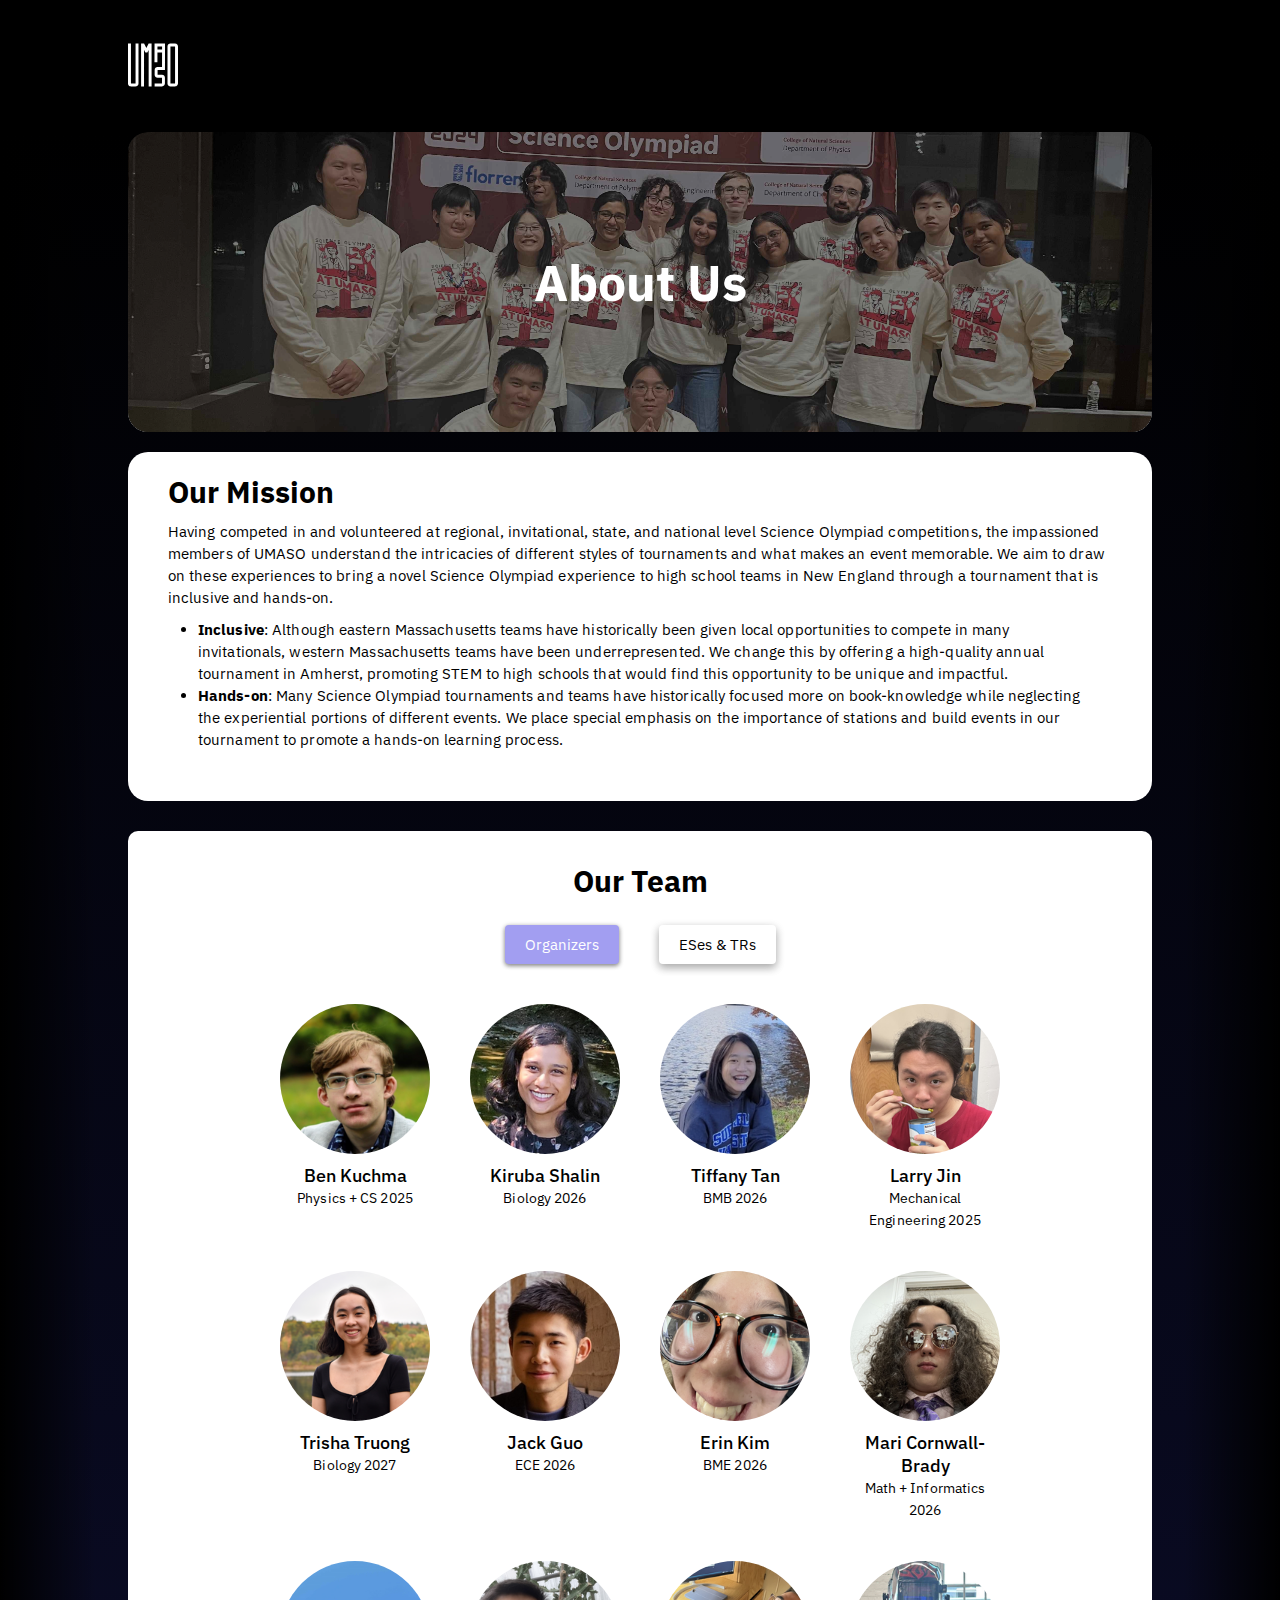
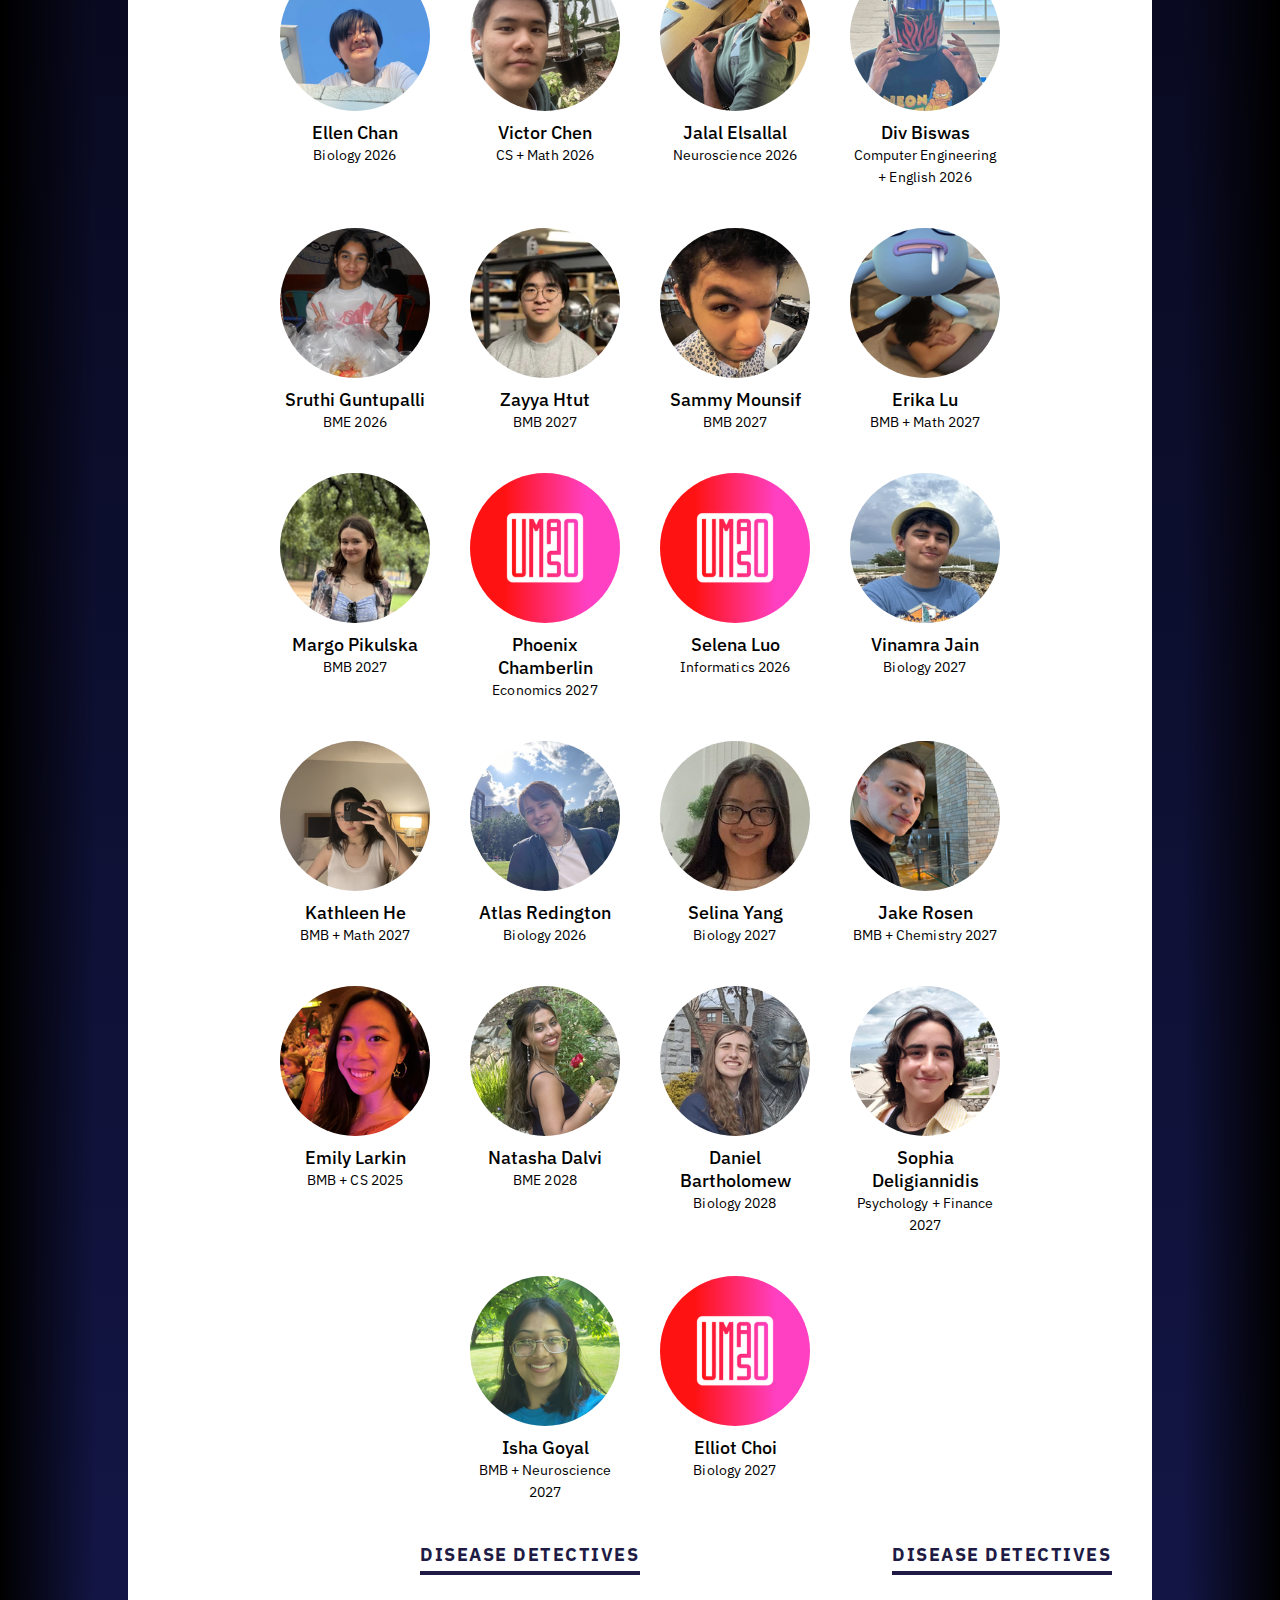
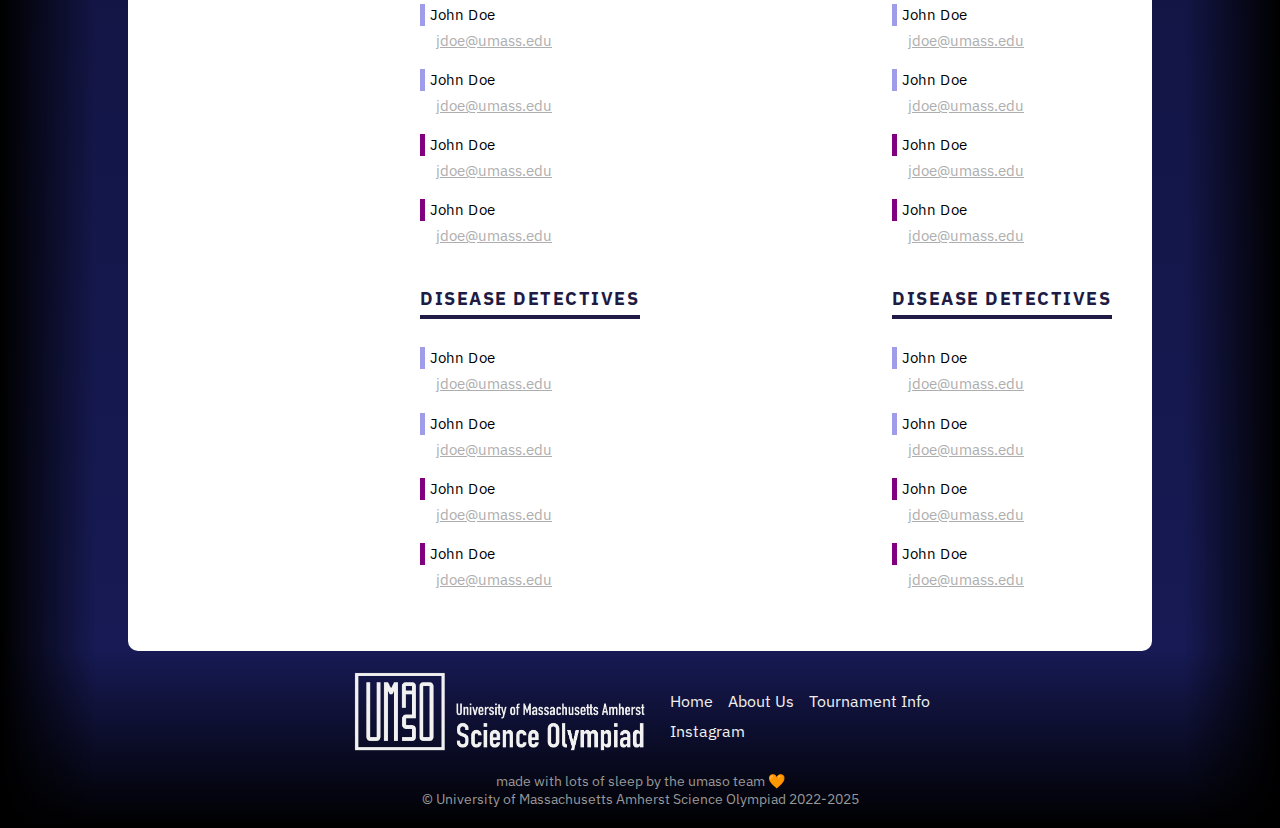
==== commit fba5ba2a: "forgot to actually switch footer to dynamic for non-home pages" ====
--- a/about/index.html
+++ b/about/index.html
@@ -65,41 +65,6 @@
                     <h3>Ben Kuchma</h3>
                     <p>Physics + Computer Science 2025</p>
                 </div>
-                <div class="profile grid-item">
-                    <img src="img/pfp/Ben_Kuchma.jpg">
-                    <h3>Ben Kuchma</h3>
-                    <p>Physics + Computer Science 2025</p>
-                </div>
-                <div class="profile grid-item">
-                    <img src="img/pfp/Ben_Kuchma.jpg">
-                    <h3>Ben Kuchma</h3>
-                    <p>Physics + Computer Science 2025</p>
-                </div>
-                <div class="profile grid-item">
-                    <img src="img/pfp/Ben_Kuchma.jpg">
-                    <h3>Ben Kuchma</h3>
-                    <p>Physics + Computer Science 2025</p>
-                </div>
-                <div class="profile grid-item">
-                    <img src="img/pfp/Ben_Kuchma.jpg">
-                    <h3>Ben Kuchma</h3>
-                    <p>Physics + Computer Science 2025</p>
-                </div>
-                <div class="profile grid-item">
-                    <img src="img/pfp/Ben_Kuchma.jpg">
-                    <h3>Ben Kuchma</h3>
-                    <p>Physics + Computer Science 2025</p>
-                </div>
-                <div class="profile grid-item">
-                    <img src="img/pfp/Ben_Kuchma.jpg">
-                    <h3>Ben Kuchma</h3>
-                    <p>Physics + Computer Science 2025</p>
-                </div>
-                <div class="profile grid-item">
-                    <img src="img/pfp/Ben_Kuchma.jpg">
-                    <h3>Ben Kuchma</h3>
-                    <p>Physics + Computer Science 2025</p>
-                </div>
                 <div class="event-profile grid-item">
                     <h3>Anatomy & Physiology</h3>
                     <div class="ES-section">
@@ -153,8 +118,6 @@
                 </div> -->
 
 
-                
-
             </div>
             <!------WORK IN PROGRESS-->
             <div style="display: flex; justify-content: space-between;"> 
@@ -266,29 +229,8 @@
 
 </main>
 <footer>
-    <section id="footer">
-        <div class="footer-content">
-            <div class="logo">
-                <img src="../img/umaso/UMASO-wordmark-transparent.png" alt="University of Massachusetts Science Olympiad">
-            </div>
-            <div class="footer-links">
-                <div class="page-links">
-                    <a href="/">Home</a>
-                    <a href="/about">About Us</a>
-                    <a href="/tournament">Tournament Info</a>
-                    <!-- <a href="#">Among us section</a> -->
-                </div>
-                <div class="social-links">
-                    <!-- <a href="#">Discord</a> -->
-                    <a href="https://www.instagram.com/umass.scioly/">Instagram</a>
-                    <!-- <a href="#">LinkedIn</a> -->
-                </div>
-            </div>
-        </div>
-        <div class="copyright">
-            <p>made with lots of sleep by the umaso team &#129505;</p>
-            <p>© University of Massachusetts Amherst Science Olympiad 2022-2025</p>
-        </div>
+    <section id="foot">
+        <div id="footer"></div>
     </section>
 </footer>
 
--- a/styles/footer.css
+++ b/styles/footer.css
@@ -2,6 +2,11 @@
     background-color: none;
     padding: 20px 40px;
     margin-top: auto;
+    display: flex; 
+    justify-content: center;
+    align-items: center;
+    flex-direction: column;
+    /* margin: auto; */
 }
 
 #footer .copyright {
@@ -14,10 +19,11 @@
 
 .footer-content {
     max-width: 100%;
-    margin: 10px auto 0 auto;
+    /* margin: 10px auto 0 auto; */
     display: flex;
     flex-wrap: wrap;
-    justify-content: space-between;
+    flex-direction: column;
+    /* justify-content: space-between; */
     align-items: center;
     color: #fff;
 }
@@ -25,7 +31,7 @@
 .footer-content .logo {
     font-size: 24px;
     font-weight: bold;
-    margin-right: 20px;
+    /* margin-right: 20px; */
 }
 
 .footer-content .logo img {
@@ -56,6 +62,8 @@
 @media screen and (min-width: 768px) {
     .footer-content {
         max-width: 90%;
+        flex-direction: row;
+        gap: 20px;
     }
 }
 
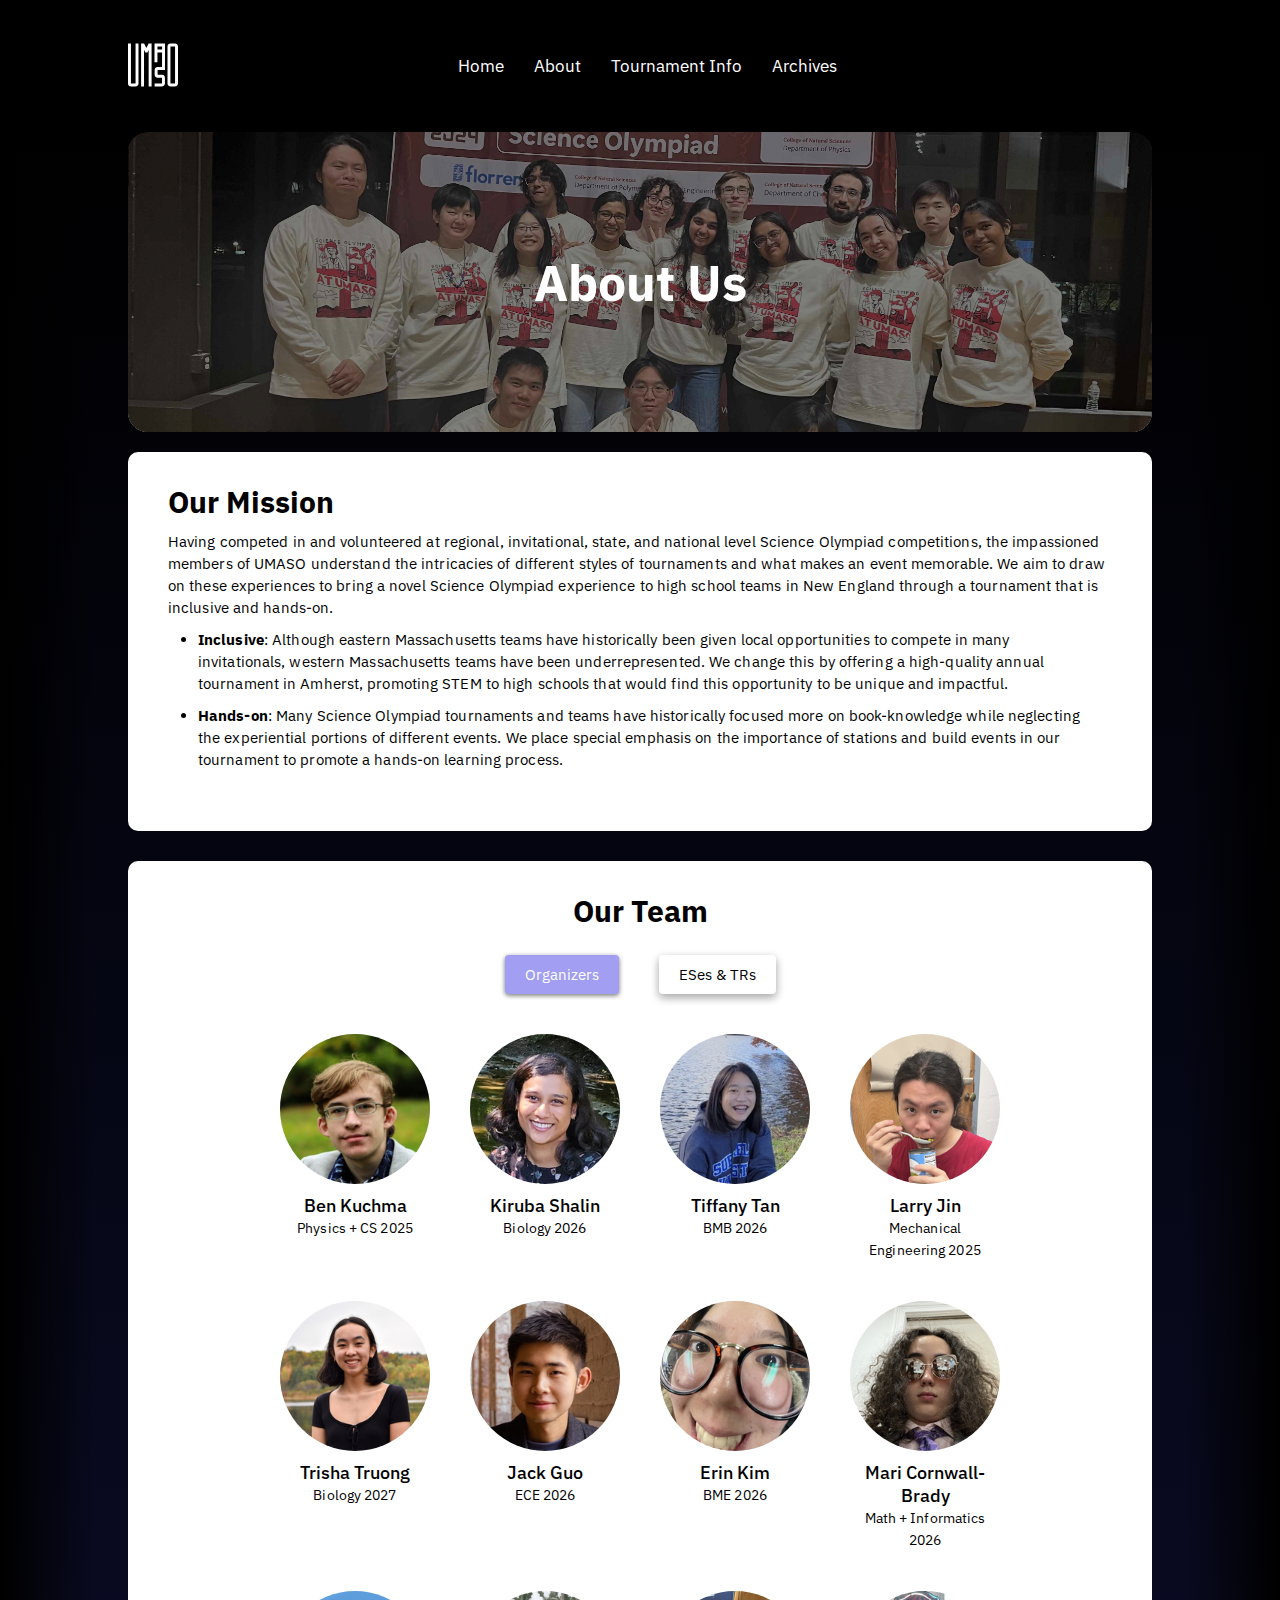
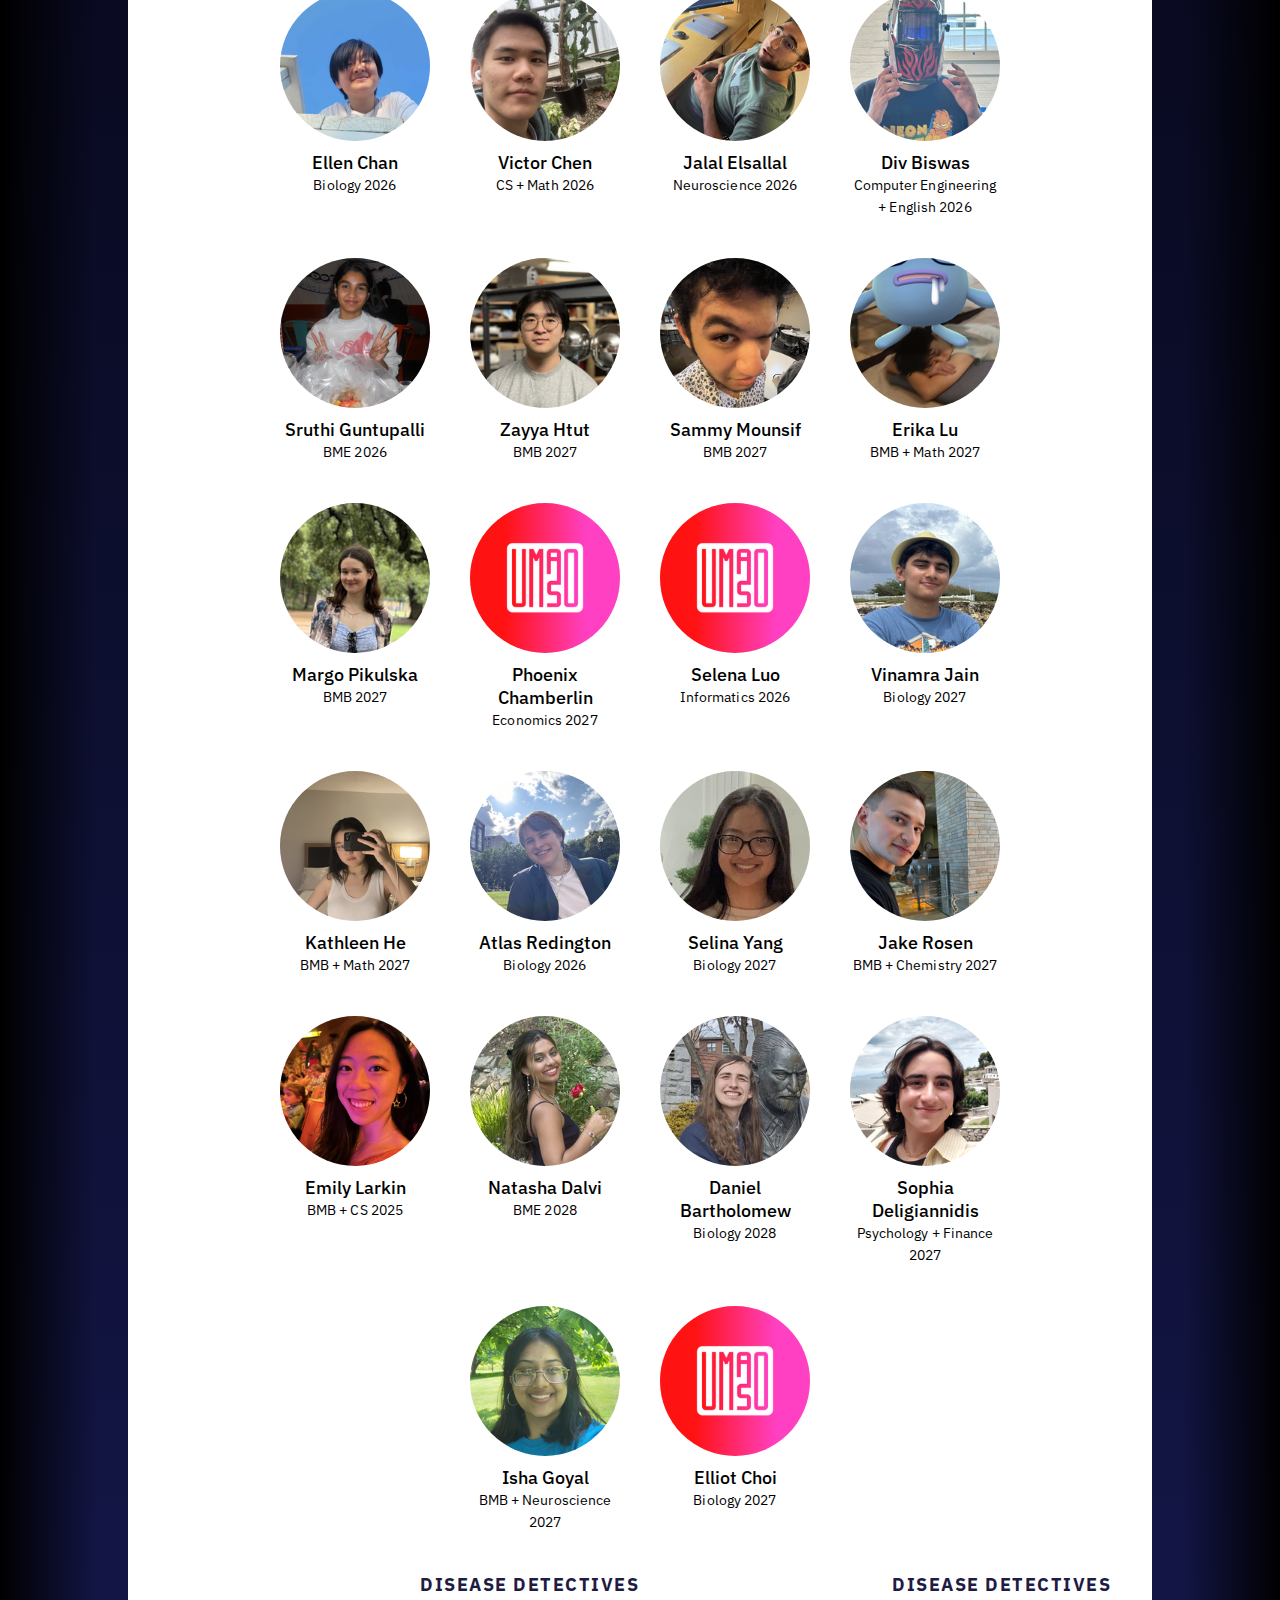
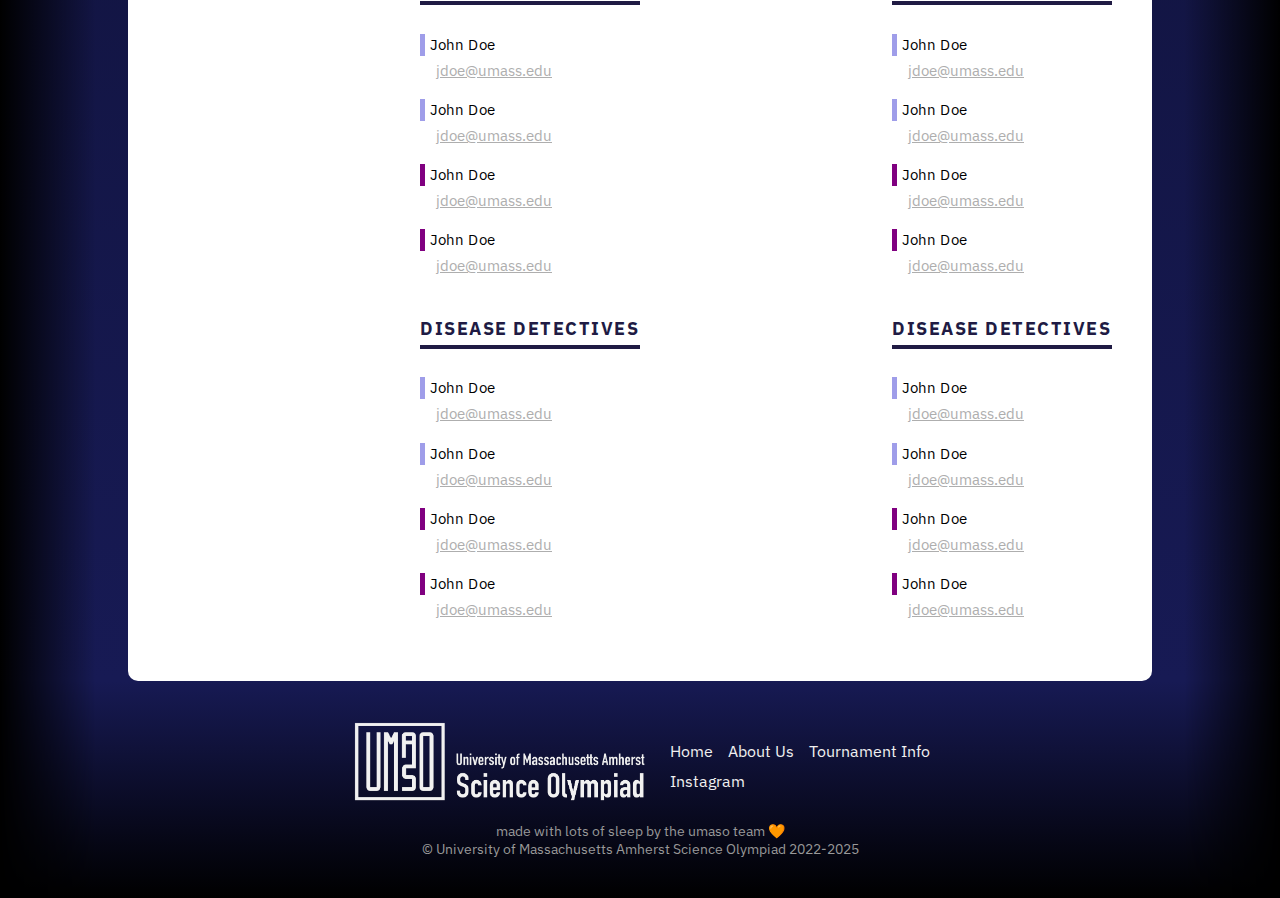
==== commit 4af47e49: "rename lots of css classes and reorganize css, also add styling to buttons on home hero" ====
--- a/about/index.html
+++ b/about/index.html
@@ -20,12 +20,12 @@
 <body>
 <header>
     <!-- nav bar -->
-    <section id="nav">
-        <div id="navbar" class="navbar"></div>
+    <section class="about-navbar">
+        <div id="navbar-container" class="navbar"></div>
     </section>
 </header>
 <main>
-    <section id="mission">
+    <section class="about-mission">
         <div class="title full-width">
             <div class="small-banner">
                 <h1>About Us</h1>
@@ -38,20 +38,20 @@
             <div class="mission-text">
                 <h2 class="section-title">Our Mission</h2>
                 <p>Having competed in and volunteered at regional, invitational, state, and national level Science Olympiad competitions, the impassioned members of UMASO understand the intricacies of different styles of tournaments and what makes an event memorable. We aim to draw on these experiences to bring a novel Science Olympiad experience to high school teams in New England through a tournament that is inclusive and hands-on.</p>
-                <div id="mission-toggle" onclick="toggle_mission()">
+                <ul class="mission-details">
+                    <li><b>Inclusive</b>: Although eastern Massachusetts teams have historically been given local opportunities to compete in many invitationals, western Massachusetts teams have been underrepresented. We change this by offering a high-quality annual tournament in Amherst, promoting STEM to high schools that would find this opportunity to be unique and impactful.</li>
+                    <li><b>Hands-on</b>: Many Science Olympiad tournaments and teams have historically focused more on book-knowledge while neglecting the experiential portions of different events. We place special emphasis on the importance of stations and build events in our tournament to promote a hands-on learning process.</li>
+                </ul>
+                <div class="mission-toggle" onclick="toggle_mission()">
                     <span class="material-symbols-outlined">
                         keyboard_arrow_down
                     </span>
                 </div>
                 <!-- <div id="mission-toggle" onclick="toggle_mission()">See more</div> -->
-                <ul id="mission-details">
-                    <li><b>Inclusive</b>: Although eastern Massachusetts teams have historically been given local opportunities to compete in many invitationals, western Massachusetts teams have been underrepresented. We change this by offering a high-quality annual tournament in Amherst, promoting STEM to high schools that would find this opportunity to be unique and impactful.</li>
-                    <li><b>Hands-on</b>: Many Science Olympiad tournaments and teams have historically focused more on book-knowledge while neglecting the experiential portions of different events. We place special emphasis on the importance of stations and build events in our tournament to promote a hands-on learning process.</li>
-                </ul>
             </div>
         </div>
     </section>
-    <section id="people">
+    <section class="about-people">
         <div class="profiles full-width">
             <h2 class="section-title">Our Team</h2>
             <div class="profile-btns">
@@ -229,8 +229,8 @@
 
 </main>
 <footer>
-    <section id="foot">
-        <div id="footer"></div>
+    <section class="about-footer">
+        <div id="footer-container" class="footer"></div>
     </section>
 </footer>
 
--- a/styles/main.css
+++ b/styles/main.css
@@ -5,9 +5,22 @@
     font-family: "IBM Plex Sans", sans-serif;
 }
 
+header {
+    padding: 0% 5%;
+}
+
+main {
+    padding: 0% 5%;
+    font-size: 14px;
+}
+
 body {
     background-color: #000000;
     overflow-x: hidden;
+}
+
+footer {
+    padding: 0;
 }
 
 img {
@@ -15,7 +28,20 @@
     display: block;
 }
 
-header, main, footer {
-    margin: 0;
-    padding: 0;
+a {
+    color: white;
+}
+
+a:hover {
+    color: #ed5053;
+}
+
+h2 {
+    font-size: 25px;
+    margin: 10px 0px 10px;
+}
+
+.split-30-70 p, .split-70-30 p, .full-width p, .split-30-70 li, .split-70-30 li, .full-width li {
+    line-height: 22px;
+    letter-spacing: 0.1px;
 }--- a/styles/blocks.css
+++ b/styles/blocks.css
@@ -230,6 +230,12 @@
     font-weight: 400;
 } */
 
+.three-column {
+    display: flex;
+    justify-content: space-between;
+    align-items: center;
+}
+
 @media screen and (min-width: 768px) {
     .split-30-70, .split-70-30 {
         margin: 30px 0px 0px;
--- a/styles/navbar.css
+++ b/styles/navbar.css
@@ -17,7 +17,6 @@
     border-radius: 10px;
     z-index: 4;
     max-height: 72px;
-    /* background-color: black; */
     background-color: none;
 }
 
@@ -32,7 +31,7 @@
     background-color: black;
 }
 
-.navbar-back.active-menu {
+.navbar-back.navbar-active-menu {
     height: 100vh;
 }
 
@@ -54,7 +53,7 @@
     opacity: 0;
 }
 
-.navbar-links.active-menu {
+.navbar-links.navbar-active-menu {
     transition: top 0.4s ease, opacity 0.4s ease 0.4s;
     opacity: 1;
     top: 150%;
@@ -71,7 +70,7 @@
     /* transition: all 0.4s ease 0.4s; */
 }
 
-.navbar-links.active-menu ul {
+.navbar-links.navbar-active-menu ul {
     opacity: 1;
     font-size: 25px;
     max-height: 200px;
@@ -81,7 +80,7 @@
     flex-direction: row;
 }
 
-.navbar-links.active-menu ul.vertical {
+.navbar-links.navbar-active-menu ul.vertical {
     flex-direction: column;
 }
 
@@ -110,8 +109,6 @@
     transition: 0.4s;
     display: flex;
     margin-top: 9px;
-    /* justify-content: center; */
-    /* align-items: center; */
     flex-direction: column;
 }
 
@@ -125,15 +122,15 @@
     transition: 0.4s;
 }
 
-.active-menu #bar1 {
+.navbar-active-menu #bar1 {
     transform: translate(0, 11px) rotate(45deg);
 }
 
-.active-menu #bar2 {
+.navbar-active-menu #bar2 {
     opacity: 0;
 }
 
-.active-menu #bar3 {
+.navbar-active-menu #bar3 {
     transform: translate(0, -11px) rotate(-45deg);
 }
 
--- a/styles/footer.css
+++ b/styles/footer.css
@@ -1,6 +1,6 @@
-#footer {
+.footer {
     background-color: none;
-    padding: 20px 40px;
+    padding: 40px 40px;
     margin-top: auto;
     display: flex; 
     justify-content: center;
@@ -9,7 +9,7 @@
     /* margin: auto; */
 }
 
-#footer .copyright {
+.footer .copyright {
     width: 100%;
     text-align: center;
     margin-top: 20px;
--- a/styles/index.css
+++ b/styles/index.css
@@ -1,17 +1,3 @@
-main {
-    padding: 0% 5%;
-    font-size: 14px;
-}
-
-.split-30-70 p, .split-70-30 p, .full-width p, .split-30-70 li, .split-70-30 li, .full-width li {
-    line-height: 22px;
-    letter-spacing: 0.1px;
-}
-
-header {
-    padding: 0% 5%;
-}
-
 @media screen and (min-width: 768px) {
     header {
         padding: 0%;
@@ -23,7 +9,7 @@
         background-image: linear-gradient(black, #171a54);
     }
 
-    #footer {
+    .footer {
         background-image: 
             linear-gradient(#171a54, #000000);
     }
@@ -38,7 +24,7 @@
             linear-gradient(black, #171a54);
     }
 
-    #footer {
+    .footer {
         background-image: 
             linear-gradient(to right, black 0%, transparent 7.5%, transparent 92.5%, black 100%),
             linear-gradient(#171a54, #000000);
@@ -57,29 +43,11 @@
     }
 }
 
-/* #sponsors .sponsor-subtitle {
-    color: #808080;
-} */
-
-/* #about .split-30-70 .left {
-    background-color: #ed5053;
-} */
-
-/* #about .split-30-70 .right {
-    background-color: rgb(136, 28, 28);
-    background-color: #b82318;
-    color: white;
-} */
-
-span.blockspam {
+.home-sponsors .sponsor-subtitle .blockspam {
     display: none;
 }
 
-a {
-    color: white;
-}
-
-#about .split-30-70 {
+.home-about .split-30-70 {
     /* background-color: #ed5053; */
     background-color: #201b44;
     /* background-image: linear-gradient(-45deg, #201b44, #655f92); */
@@ -87,66 +55,37 @@
     color: white;
 }
 
-#tournament .split-70-30 {
+.home-tournament .split-70-30 {
     /* background-color: #ed5053; */
     background-color: #201b44;
     background-image: linear-gradient(45deg, #201b44, #655f92);
     color: white;
 }
 
-#tournament .split-70-30 h2 {
-    color: #ff3a44;
+/* .home-tournament .split-70-30 h2 {
     color: white;
 }
 
-#about .split-30-70 h2 {
-    color: #ff3a44;
+.home-about .split-30-70 h2 {
     color: white;
-}
-
-/* #tournament .split-70-30 .left {
-    background-color: white;
-    color: rgb(136, 28, 28);
-    color: #b82318;
-}
-
-#tournament .split-70-30 .right {
-    background-color: #9674e1;
 } */
 
-#sponsors .full-width {
+.home-sponsors .full-width {
     /* background-color: #595481; */
     background-image: linear-gradient(45deg, #341a5a, #674489);
     color: white;
 }
 
-#sponsors .full-width h2 {
+/* .home-sponsors .full-width h2 {
     color: white;
-}
+} */
 
-#sponsors .full-width .sponsor-image-grid {
+.home-sponsors .full-width .sponsor-image-grid {
     background-color: white;
 }
 
-#registration .split-70-30 {
-    background-color: #201b44;
-    /* background-image: linear-gradient(-45deg, #0f2640, #4f45aa 80%); */
-    background-image: linear-gradient(-45deg, #154882, #7a70cd 80%);
-    color: white;
-}
 
-#format .split-30-70 {
-    background-color: #201b44;
-    background-image: linear-gradient(45deg, #8b5272, #2a2458);
-    color: white;
-}
-
-#merch .split-70-30 {
-    background-color: #201b44;
-    background-image: linear-gradient(45deg, #8c215e, #250743);
-    color: white;
-}
-
+/* this is just not true lmao */
 /* color scheme:
 - red: #F5373B
 - blue: #3C9FD9
--- a/styles/about.css
+++ b/styles/about.css
@@ -1,11 +1,10 @@
 /* mission */
 
-.mission-statement {
-    overflow: hidden;
-    transition: height 0.4s ease-out;
-}
-
-#mission .full-width {
+.about-mission {
+    margin-bottom: 20px;
+}
+
+.about-mission .title.full-width {
     padding: 0;
     margin: 0px 0px;
     border-radius: 20px;
@@ -13,83 +12,70 @@
     background-image: linear-gradient(transparent, white, white, white, white, white); /* eheheh ehhehehhhhhhehehe hhehehehhe -Larry */
 }
 
-.mission-statement p {
+.about-mission .mission-statement {
+    overflow: hidden;
+    transition: height 0.4s ease-out;
+}
+
+.about-mission .mission-statement p {
     margin: 10px 0px 0px;
 }
 
-#mission-details.active {
-    margin-bottom: 20px;
-}
-
-/* .mission-statement .img-block h2 {
-    position: absolute;
-    top: 50%;
-    left: 50%;
-    transform: translate(-50%, -50%);
-    color: rgba(0, 0, 0, 0.7);
-    font-size: 60px;
-    font-weight: bold;
-    text-shadow: 2px 2px 4px rgba(0, 0, 0, 0.7);
-} */
-
-.section-title {
+.about-mission .section-title {
     margin-top: 10px;
     font-size: 30px;
 }
 
-.mission-text {
-    padding: 10px 40px;
-}
-
-#mission {
-    margin-bottom: 20px;
-}
-
-#mission-toggle {
+.about-mission .mission-toggle {
     margin: 0px auto;
     width: fit-content;
     color: black;
     transition: 0.2s;
     font-size: 20px;
     opacity: 1;
-}
-
-#mission-toggle:hover {
+    z-index: 2;
+    position: relative;
+}
+
+.about-mission .mission-toggle:hover {
     cursor: pointer;
 }
 
-#mission-toggle.active {
-    /* transform: fade(180deg); */
-    /* opacity: 0; */
-    transition: 0.2s;
+.about-mission .mission-toggle.active, .about-mission .mission-toggle:hover {
     color: #ed5053;
 }
 
-.mission-statement ul {
-    /* display: inline-block; */
-    transition: 0.4s ease-out;
+.about-mission .mission-details {
+    position: relative;
+    z-index: 1;
     margin-left: 20px;
     opacity: 0;
     max-height: 0;
     transition: 0.4s ease-out;
-}
-
-.mission-statement ul.active {
+    margin: 10px 0px 10px 20px;
+}
+
+.about-mission .mission-details li {
+    margin-top: 10px;
+}
+
+.about-mission .mission-details.active {
     opacity: 1;
     max-height: 500px;
     transition: 0.4s ease-in;
+    margin-bottom: 20px;
 }
 
 /* profiles menu buttons */
 
-.profile-btns {
+.about-people .profile-btns {
     width: 100%;
     display: flex;
     justify-content: center;
     /* justify-items: center; */
 }
 
-.profile-btns button {
+.about-people .profile-btns button {
     all: unset;
     margin: 0px 10px;
     padding: 5px 10px;
@@ -98,27 +84,27 @@
     background-color: white;
 }
 
-.profile-btns button:hover {
+.about-people .profile-btns button:hover {
     background-color: #d9d8f9;
     cursor:pointer;
 }
 
-.profile-btns button.active {
+.about-people .profile-btns button.active {
     background-color: #a29ef1;
     color: white;
     box-shadow: 0 2px 4px 0 rgba(0,0,0,0.3), 0 1px 5px 0 rgba(0,0,0,0.29);
 }
 
 /* profile grid */
-.profiles {
-    text-align: center;
-}
-
-.profiles h2 {
+.about-people .profiles {
+    text-align: center;
+}
+
+.about-people .profiles h2 {
     margin-bottom: 25px;
 }
 
-.profile {
+.about-people .profile {
     width: 150px;
     display: flex;
     opacity: 0;
@@ -131,21 +117,21 @@
     margin: 20px;
 }
 
-.profile img {
+.about-people .profile img {
     border-radius: 50%;
     pointer-events: none;
 }
 
-.profile h3 {
+.about-people .profile h3 {
     font-weight: 500;
     margin-top: 10px;
 }
 
-.profile p {
+.about-people .profile p {
     font-size: 14px;
 }
 
-.event-profile {
+.about-people .event-profile {
     width: 300px;
     display: flex;
     justify-content: center;
@@ -161,7 +147,7 @@
     align-content: flex-start;
 }
 
-.event-profile2 {
+.about-people .event-profile2 {
     /* width: 300px; */
     width: 100%;
     display: flex;
@@ -182,12 +168,12 @@
     transition: 0.5s;
 }
 
-.event-profile2 h1 {
+.about-people .event-profile2 h1 {
     font-size: 24px;
     margin: 10px 0px;
 }
 
-.event-profile2 .event-title {
+.about-people .event-profile2 .event-title {
     flex: 0 0 40%;
     display: flex;
     justify-content: left;
@@ -196,7 +182,7 @@
     padding: 20px;
 }
 
-.event-profile2 .ES-section,  .event-profile2 .TR-section{
+.about-people .event-profile2 .ES-section, .about-people .event-profile2 .TR-section{
     flex: 0 0 50%;
     display: flex;
     justify-content: right;
@@ -204,7 +190,7 @@
     flex-wrap: wrap;
 }
 
-.event-profile .ES-section, .event-profile .TR-section{
+.about-people .event-profile .ES-section, .about-people .event-profile .TR-section{
     /* width: 100%; */
     display: flex;
     justify-content: center;
@@ -214,87 +200,87 @@
     align-content: flex-start;
 }
 
-.event-member {
+.about-people .event-member {
     margin: 7px 5px;
     flex-flow: wrap;
     padding: 4px 7px;
     border-radius: 4px;
 }
 
-.ES-section .event-member {
+.about-people .ES-section .event-member {
     background-color: #f87f81;
 }
 
-.TR-section .event-member {
+.about-people .TR-section .event-member {
     background-color: #bab7f0;
 }
 
-.profile-grid {
+.about-people .profile-grid {
     display: flex;
     justify-content: center;
     flex-wrap: wrap;
     padding: 20px;
 }
 
-.profile-grid .hidden {
+.about-people .profile-grid .hidden {
     display: none;
 }
 
-.profile-grid .visible {
+.about-people .profile-grid .visible {
     opacity: 1;
 }
 
-.small-banner h1 {
+.about-mission .small-banner h1 {
     font-size: 40px;
 }
 
-.title .small-banner{
+.about-mission .title .small-banner{
     margin-bottom: 0px;
     padding: 0;
 }
 
-#mission .mission-statement {
+.about-mission .mission-statement {
     margin-top: 20px;
     background-image: none;
     background-color: white;
 }
 
 @media screen and (min-width: 768px) {
-    .profile-btns button {
+    .about-people .profile-btns button {
         padding: 7px 15px;
         margin: 0px 15px;
 
     }
 
-    #mission-toggle {
+    .about-mission .mission-toggle {
         display: none;
     }
 
-    .mission-statement ul {
+    .about-mission .mission-statement ul {
         max-height: 500px;
         opacity: 1;
     }
 
-    #mission-details {
-        margin: 20px 30px;
+    .about-mission .mission-details {
+        margin: 10px 30px;
     }
 }
 
 @media screen and (min-width: 1024px) {
-    .profile-btns button {
+    .about-people .profile-btns button {
         padding: 10px 20px;
         margin: 0px 20px;
     }
 
-    .mission-statement p {
+    .about-mission .mission-statement p {
         margin: 10px 0px 0px;
     }
 
-    #mission-details {
+    .about-mission .mission-details {
         margin: 10px 30px 40px;
     }
 
-    .small-banner h1 {
+    .about-mission .small-banner h1 {
         font-size: 50px;
     }
 
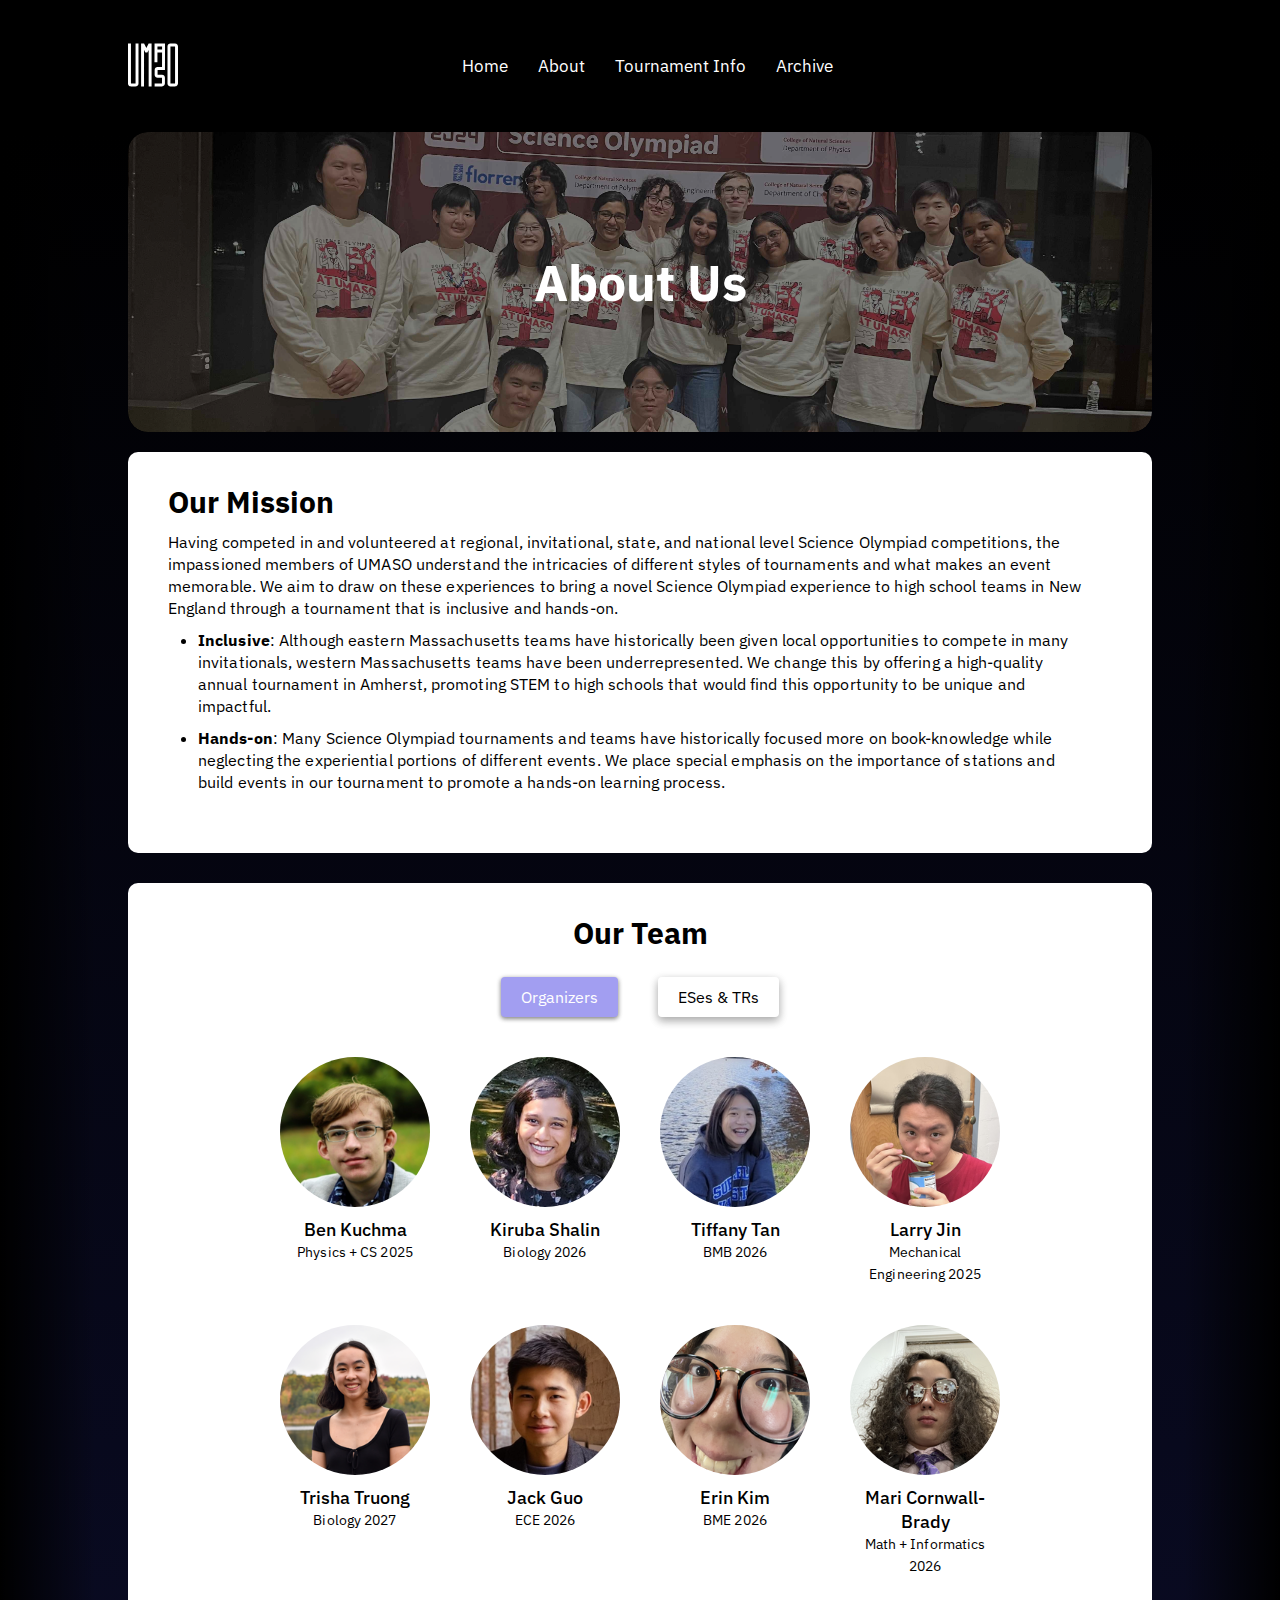
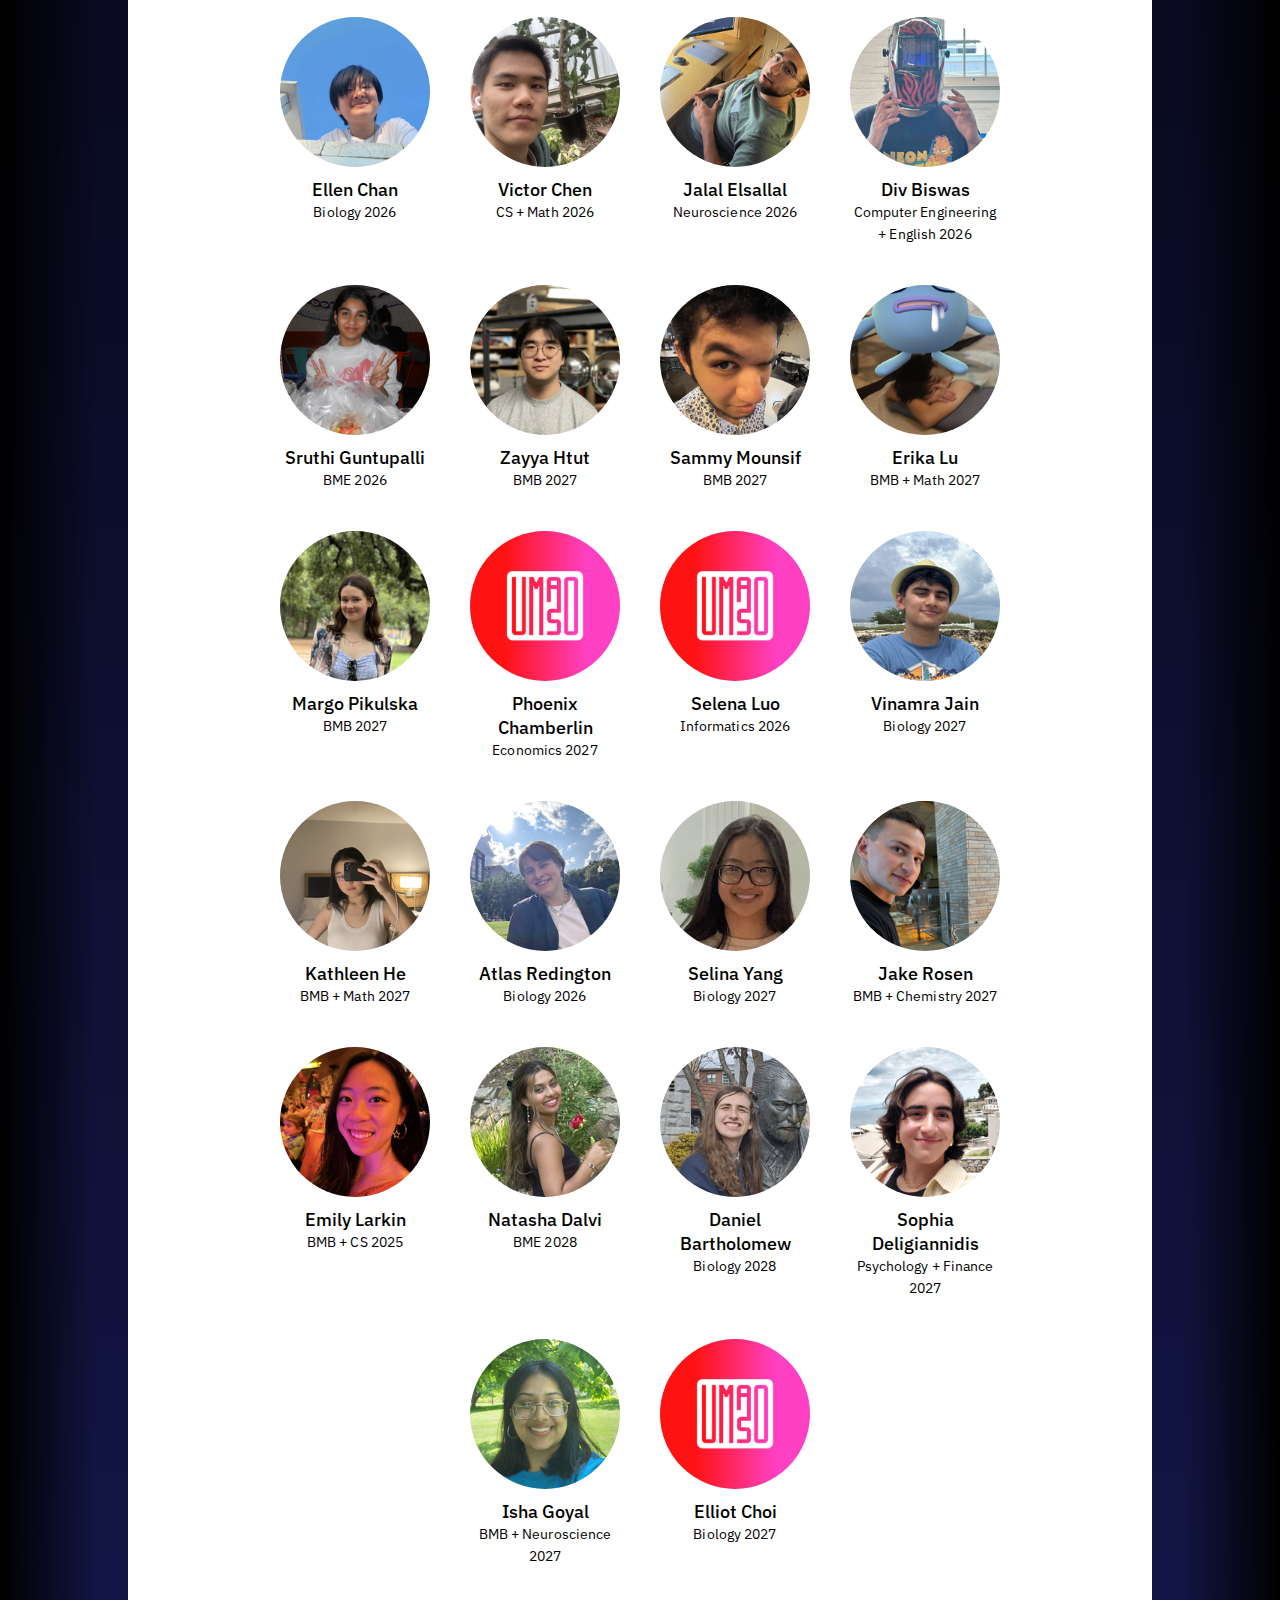
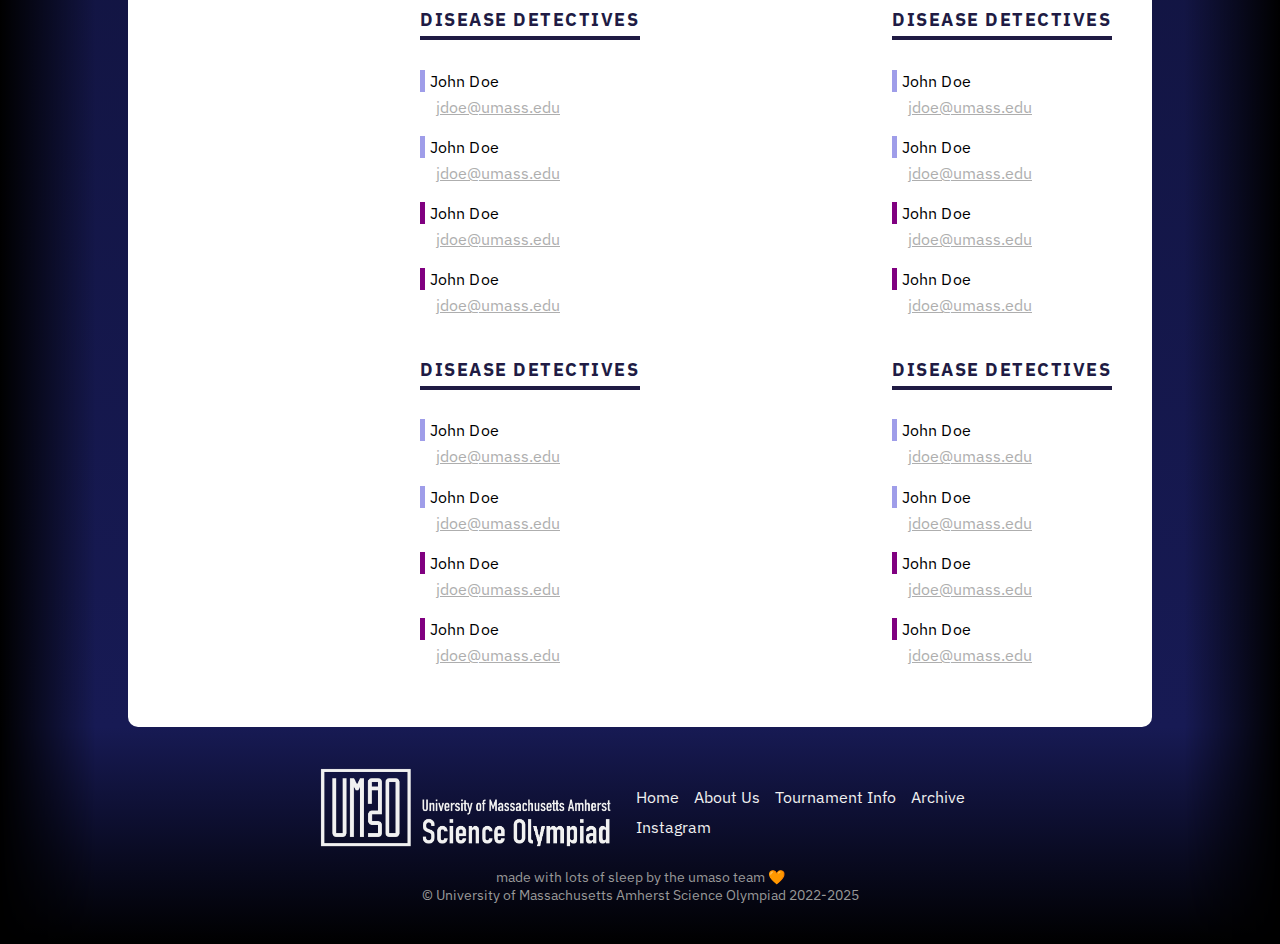
==== commit c5fe3657: "move all css into styles.css as imports, rename index.css to home.css" ====
--- a/about/index.html
+++ b/about/index.html
@@ -5,13 +5,14 @@
     <meta name="viewport" content="width=device-width, initial-scale=1.0">
     <title>UMASO</title>
     <link rel="icon" type="image/x-icon" href="/img/umaso/favicon3.png">
-    <link rel="stylesheet" href="/styles/main.css">
+    <link rel="stylesheet" href="/styles/styles.css">
+    <!-- <link rel="stylesheet" href="/styles/main.css">
     <link rel="stylesheet" href="/styles/blocks.css">
     <link rel="stylesheet" href="/styles/grids.css">
     <link rel="stylesheet" href="/styles/navbar.css">
     <link rel="stylesheet" href="/styles/footer.css">
     <link rel="stylesheet" href="/styles/index.css">
-    <link rel="stylesheet" href="/styles/about.css">
+    <link rel="stylesheet" href="/styles/about.css"> -->
     <link rel="preconnect" href="https://fonts.googleapis.com">
     <link rel="preconnect" href="https://fonts.gstatic.com" crossorigin>
     <link rel="stylesheet" href="https://fonts.googleapis.com/css2?family=IBM+Plex+Sans:ital,wght@0,100;0,200;0,300;0,400;0,500;0,600;0,700;1,100;1,200;1,300;1,400;1,500;1,600;1,700&display=swap">
--- a/styles/styles.css
+++ b/styles/styles.css
@@ -0,0 +1,10 @@
+@import url("/styles/main.css");
+@import url("/styles/blocks.css");
+@import url("/styles/grids.css");
+@import url("/styles/navbar.css");
+@import url("/styles/footer.css");
+@import url("/styles/hero.css");
+@import url("/styles/home.css");
+@import url("/styles/about.css");
+@import url("/styles/tournament.css");
+@import url("/styles/archive.css");--- a/styles/main.css
+++ b/styles/main.css
@@ -1,3 +1,4 @@
+/* styles that apply by default to all pages */
 * {
     margin: 0;
     padding: 0;
@@ -11,7 +12,7 @@
 
 main {
     padding: 0% 5%;
-    font-size: 14px;
+    font-size: 14.5px;
 }
 
 body {
--- a/styles/blocks.css
+++ b/styles/blocks.css
@@ -4,7 +4,7 @@
     padding: 20px 40px;
     border-radius: 10px;
     overflow: hidden;
-    margin: 0px 0px;
+    margin: 20px 0px 0px;
 }
 
 .img-block {
@@ -27,7 +27,8 @@
     flex-wrap: wrap;
     overflow: hidden;
     justify-content: space-between;
-    margin: 20px 0px;
+    align-items: stretch;
+    margin: 20px 0px 0px;
     border-radius: 10px;
 }
 
@@ -139,9 +140,10 @@
 
 .split-30-70 img, .split-70-30 img {
     max-height: 300px;
+    /* max-width: 100%; */
     width: 100%;
     object-fit: cover;
-    transform: none;
+    /* transform: none; */
 }
 
 .spaced-content {
@@ -175,6 +177,13 @@
 /*smaller sections*/
 .split-30-70 .left, .split-70-30 .right {
     order: 2;
+    background-size: cover;
+    background-position: center;
+    min-height: 300px;
+}
+
+.split-30-70 .right, .split-70-30 .left {
+    margin-bottom: 20px;
 }
 
 .section-header {
@@ -187,7 +196,7 @@
 .small-banner {
     position: relative;
     width: 100%;
-    margin-bottom: 20px;
+    margin-bottom: 30px;
 }
 
 .small-banner img {
@@ -232,11 +241,28 @@
 
 .three-column {
     display: flex;
+    /* justify-content: center; */
+    align-items: stretch;
+    flex-wrap: wrap;
+    gap: 20px;
+    flex-direction: column;
+}
+
+.three-column .column {
+    flex: 1 1 0px;
+    display: flex;
     justify-content: space-between;
+    /* justify-content: center; */
     align-items: center;
+    gap: 15px;
+    flex-direction: row;
 }
 
 @media screen and (min-width: 768px) {
+    .split-30-70 .right, .split-70-30 .left {
+        margin-bottom: 0px;
+    }
+
     .split-30-70, .split-70-30 {
         margin: 30px 0px 0px;
     }
@@ -257,11 +283,19 @@
 
     .split-30-70 img, .split-70-30 img {
         height: 100%;
-        max-height: 100%;
+        /* max-height: 380px; */
     }
 
     .spaced-content {
         padding: 40px;
+    }
+
+    .three-column {
+        flex-direction: row;
+    }
+
+    .three-column .column {
+        flex-direction: column;
     }
 }
 
--- a/styles/index.css
+++ b/styles/index.css
@@ -62,6 +62,14 @@
     color: white;
 }
 
+.home-about .split-30-70 .left {
+    background-image: url("/img/umass_pond.jpg");
+}
+
+.home-tournament .split-70-30 .right {
+    background-image: url("/img/volunteer-min.png");
+}
+
 /* .home-tournament .split-70-30 h2 {
     color: white;
 }
--- a/styles/about.css
+++ b/styles/about.css
@@ -9,7 +9,7 @@
     margin: 0px 0px;
     border-radius: 20px;
     background-color: transparent;
-    background-image: linear-gradient(transparent, white, white, white, white, white); /* eheheh ehhehehhhhhhehehe hhehehehhe -Larry */
+    /* background-image: linear-gradient(transparent, white, white, white, white, white); */ /* eheheh ehhehehhhhhhehehe hhehehehhe -Larry */
 }
 
 .about-mission .mission-statement {
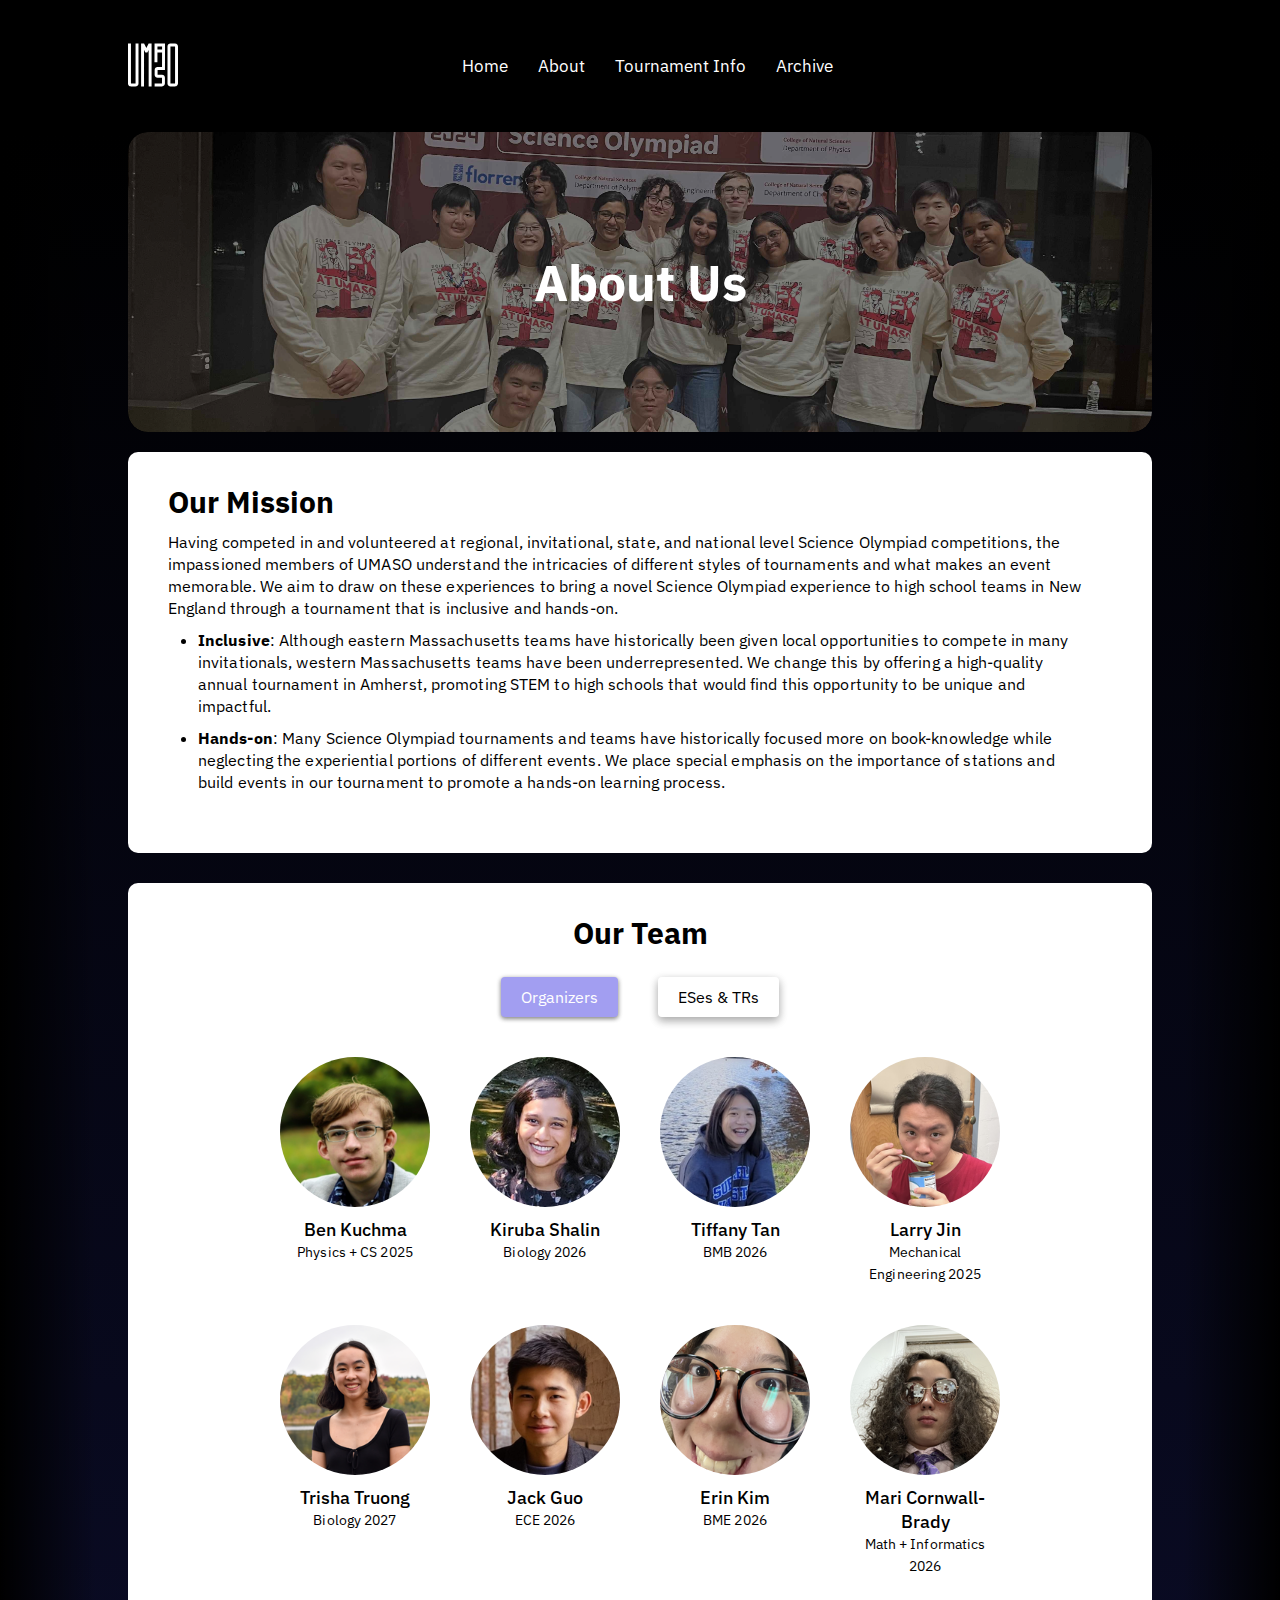
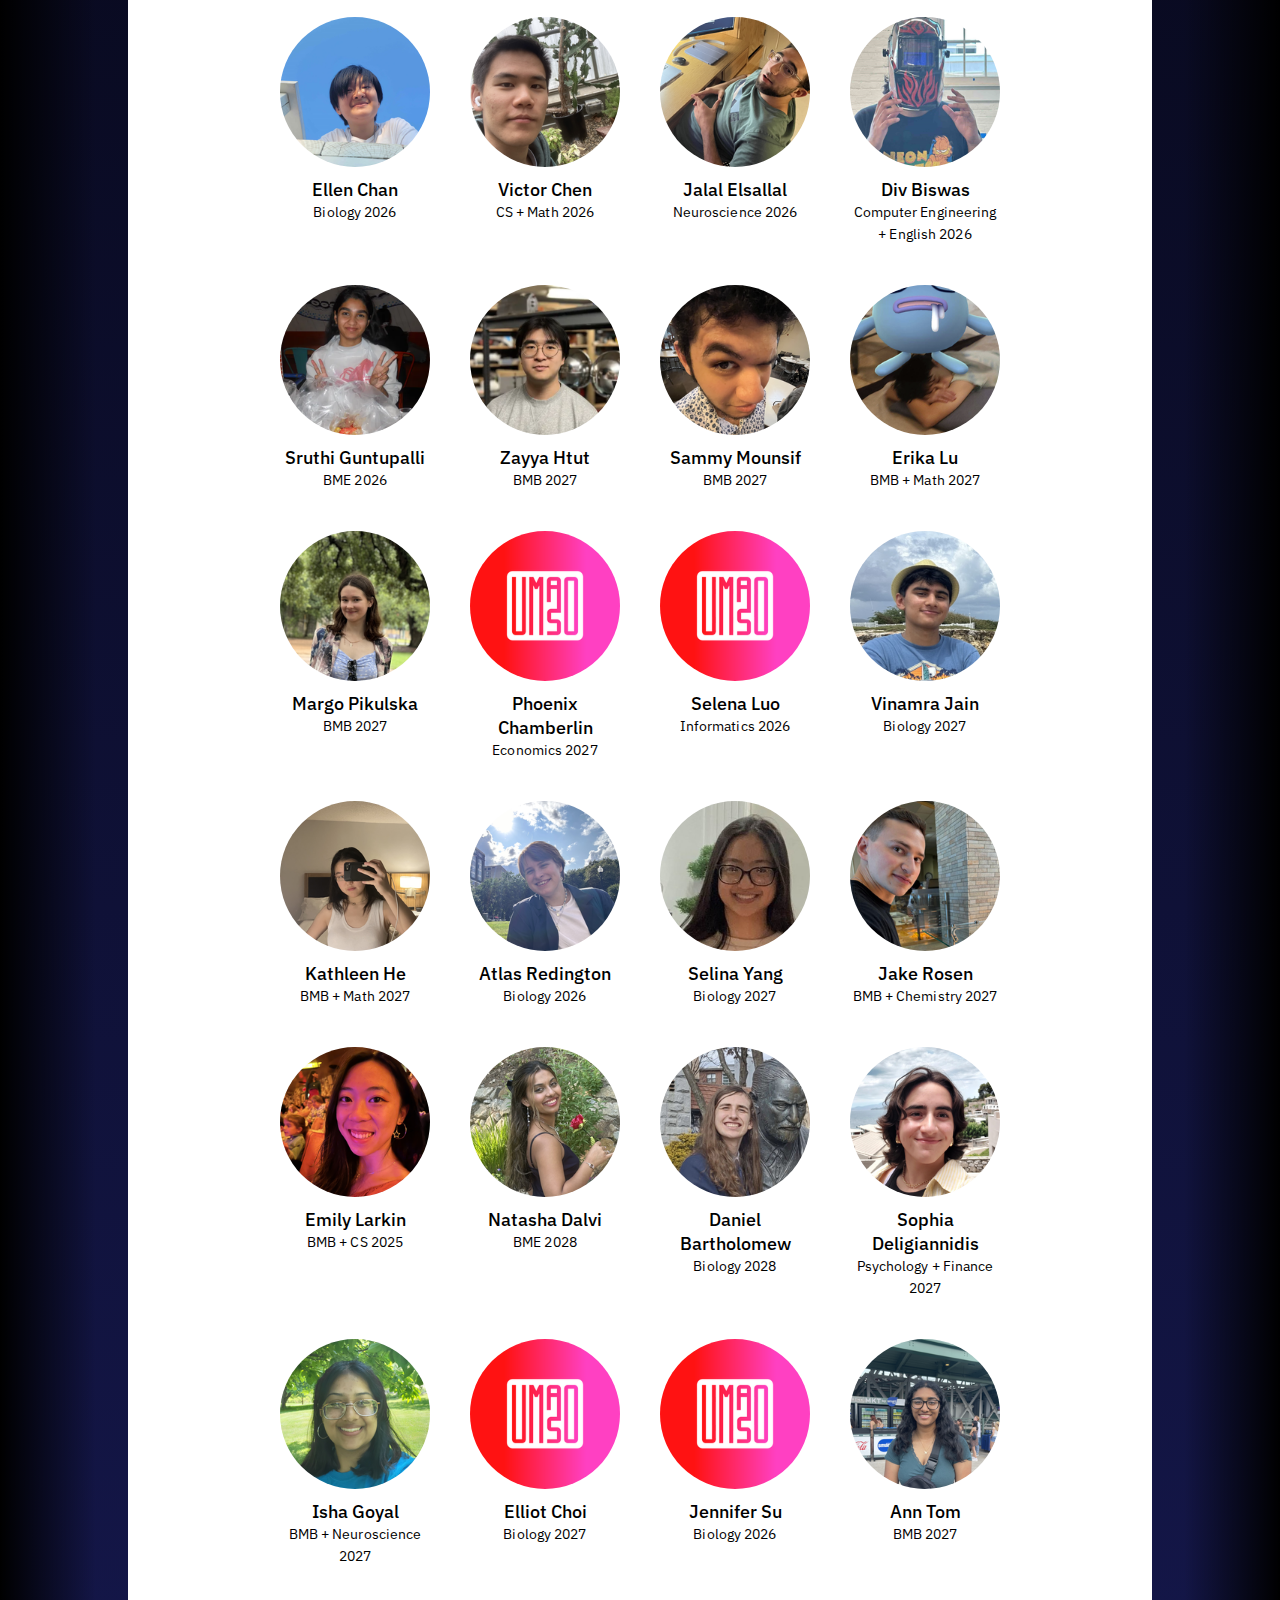
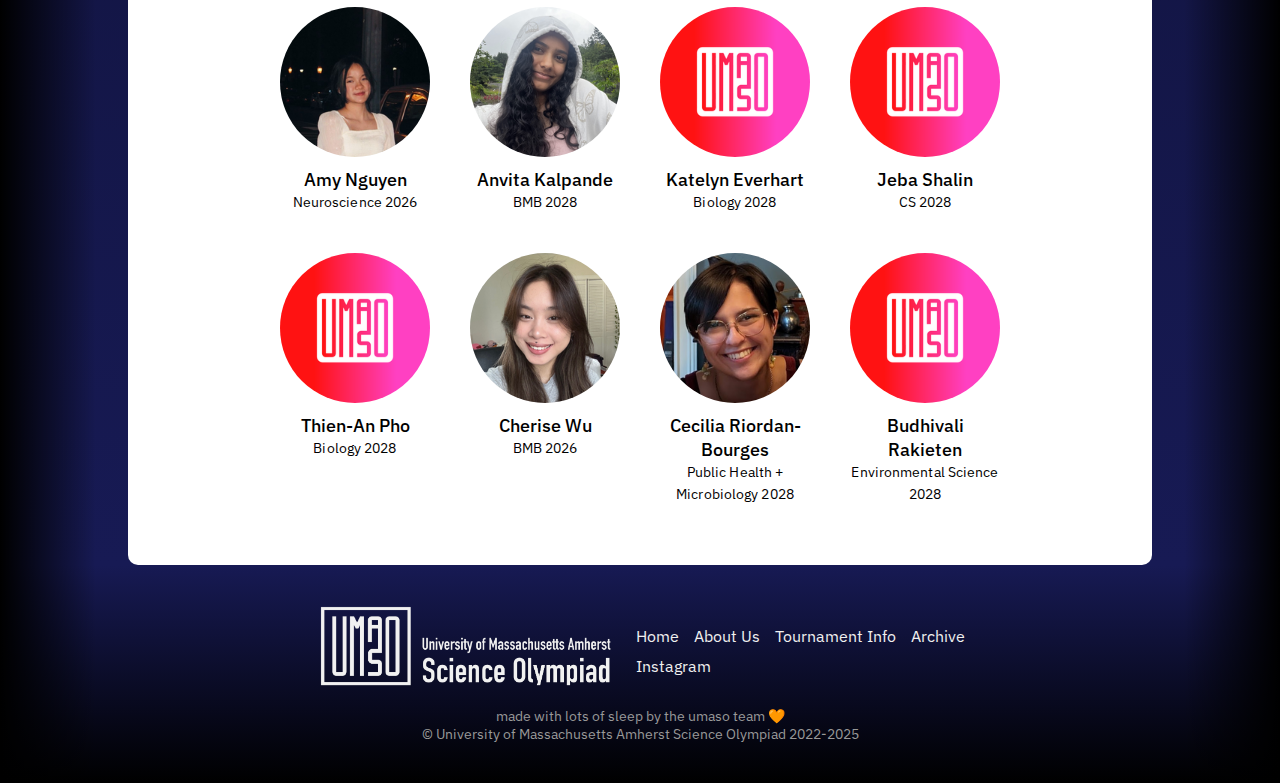
==== commit 30a6ba8a: "add new photos, add slide for merch to home page, edit photos on all pages, and general clean up" ====
--- a/about/index.html
+++ b/about/index.html
@@ -121,7 +121,7 @@
 
             </div>
             <!------WORK IN PROGRESS-->
-            <div style="display: flex; justify-content: space-between;"> 
+            <!-- <div style="display: flex; justify-content: space-between;"> 
                 <div class="border_everything">
                     <div class="event-image">
                     </div>
@@ -223,7 +223,7 @@
                         </div>
                     </div>
                 </div>
-            </div>
+            </div> -->
             <!--------------------------------->
         </div>
     </section>
--- a/styles/blocks.css
+++ b/styles/blocks.css
@@ -135,6 +135,43 @@
 .event-memebers a{
     color: rgb(174, 174, 174);
     margin-left: 1rem;
+}
+.news-feed{
+    margin: 1rem 0rem;
+    width: 70%;
+}
+.news-thumbnail{
+    background-image: url("../img/volunteer-min.png");
+    background-position: center;
+    background-size: cover;
+    /* width: 50px;
+    height: 50px; */
+    flex-basis: 20%;
+}
+.news-description{
+    flex-basis: 78%;
+    font-size: 0.8rem;
+    color: rgb(83, 80, 84);
+    position: relative;
+}
+.news-description span{
+    position: absolute;
+    right: 0; 
+    bottom: 0;
+    color: gray;
+}
+.news-post{
+    height: 100px;
+    display: flex;
+    justify-content: space-between;
+    padding: 10px;
+    background-color: #e9e8ed;
+    border-radius: 10px;
+    margin-bottom: 10px;
+    cursor: pointer;
+}
+.news-post:hover{
+    background-color: #eeeef3;
 }
 /**********************************************COMPLETED CSS*****************************************************************/
 
